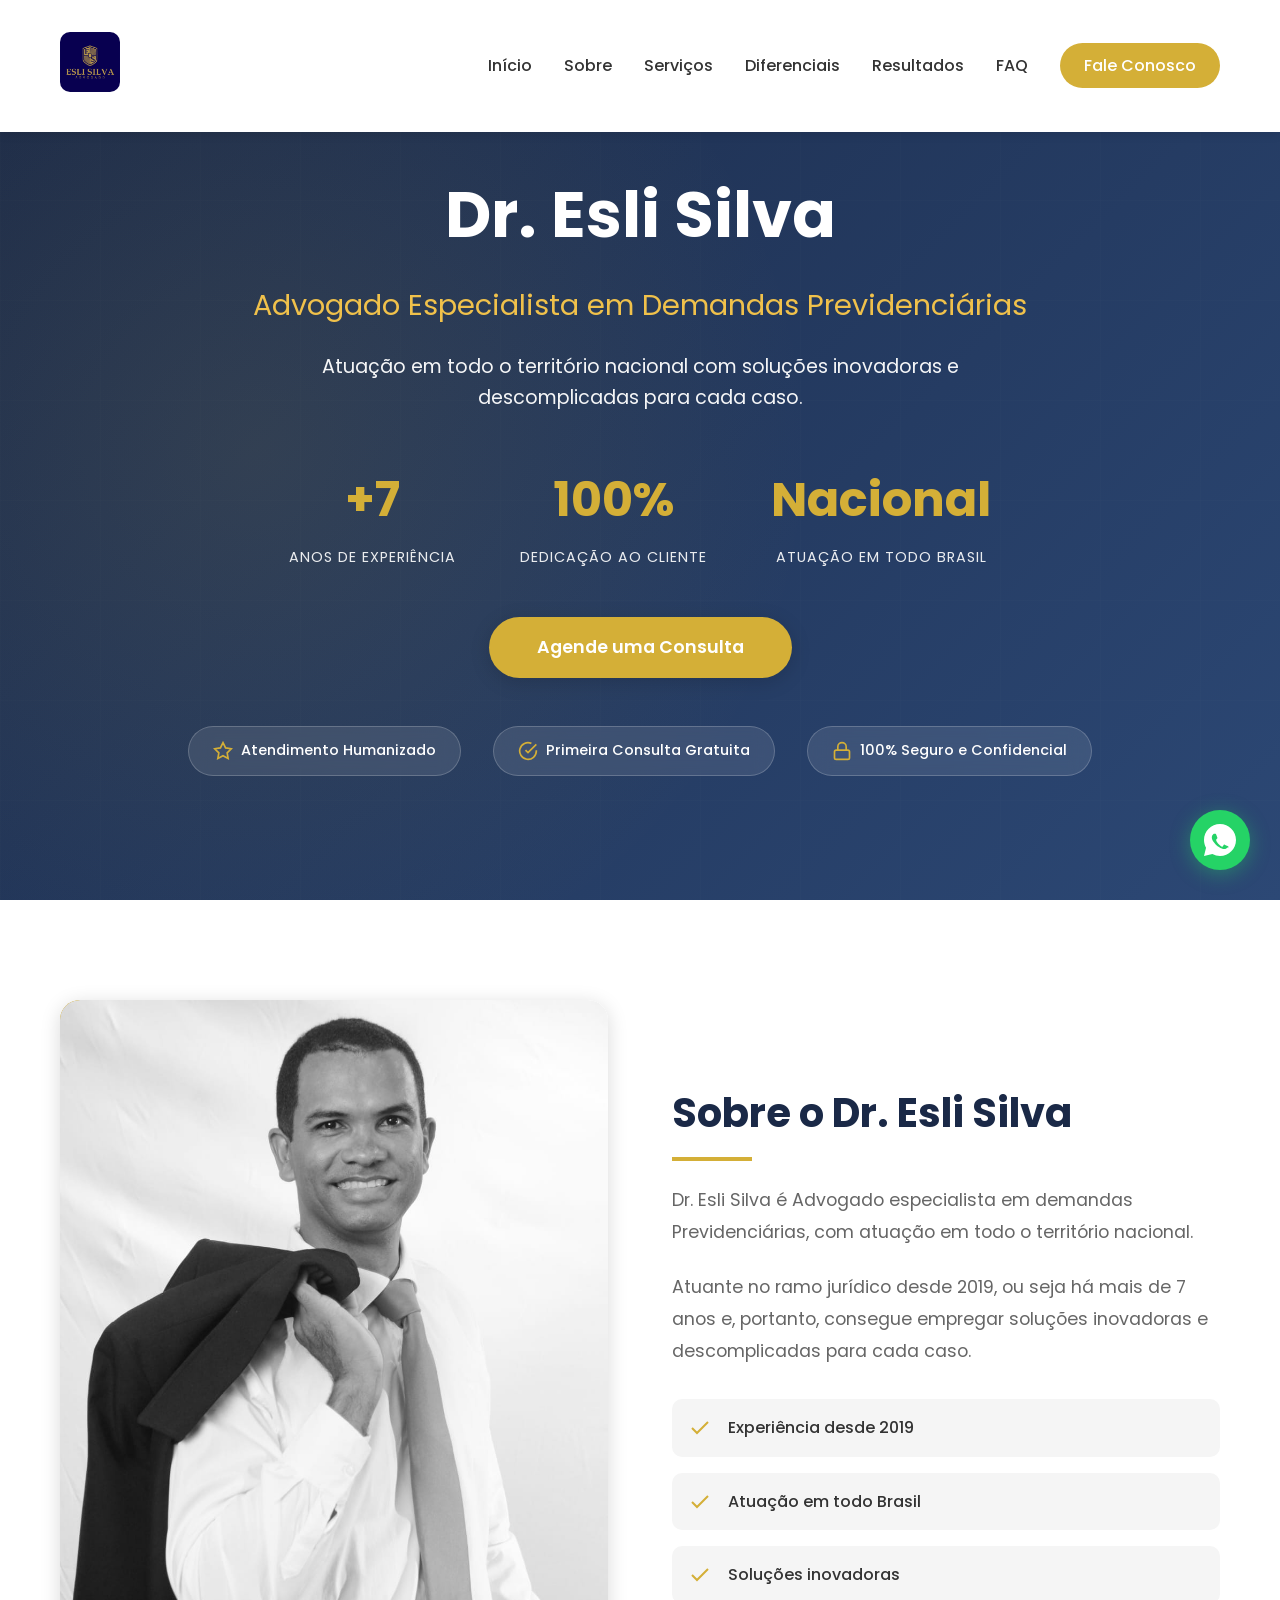
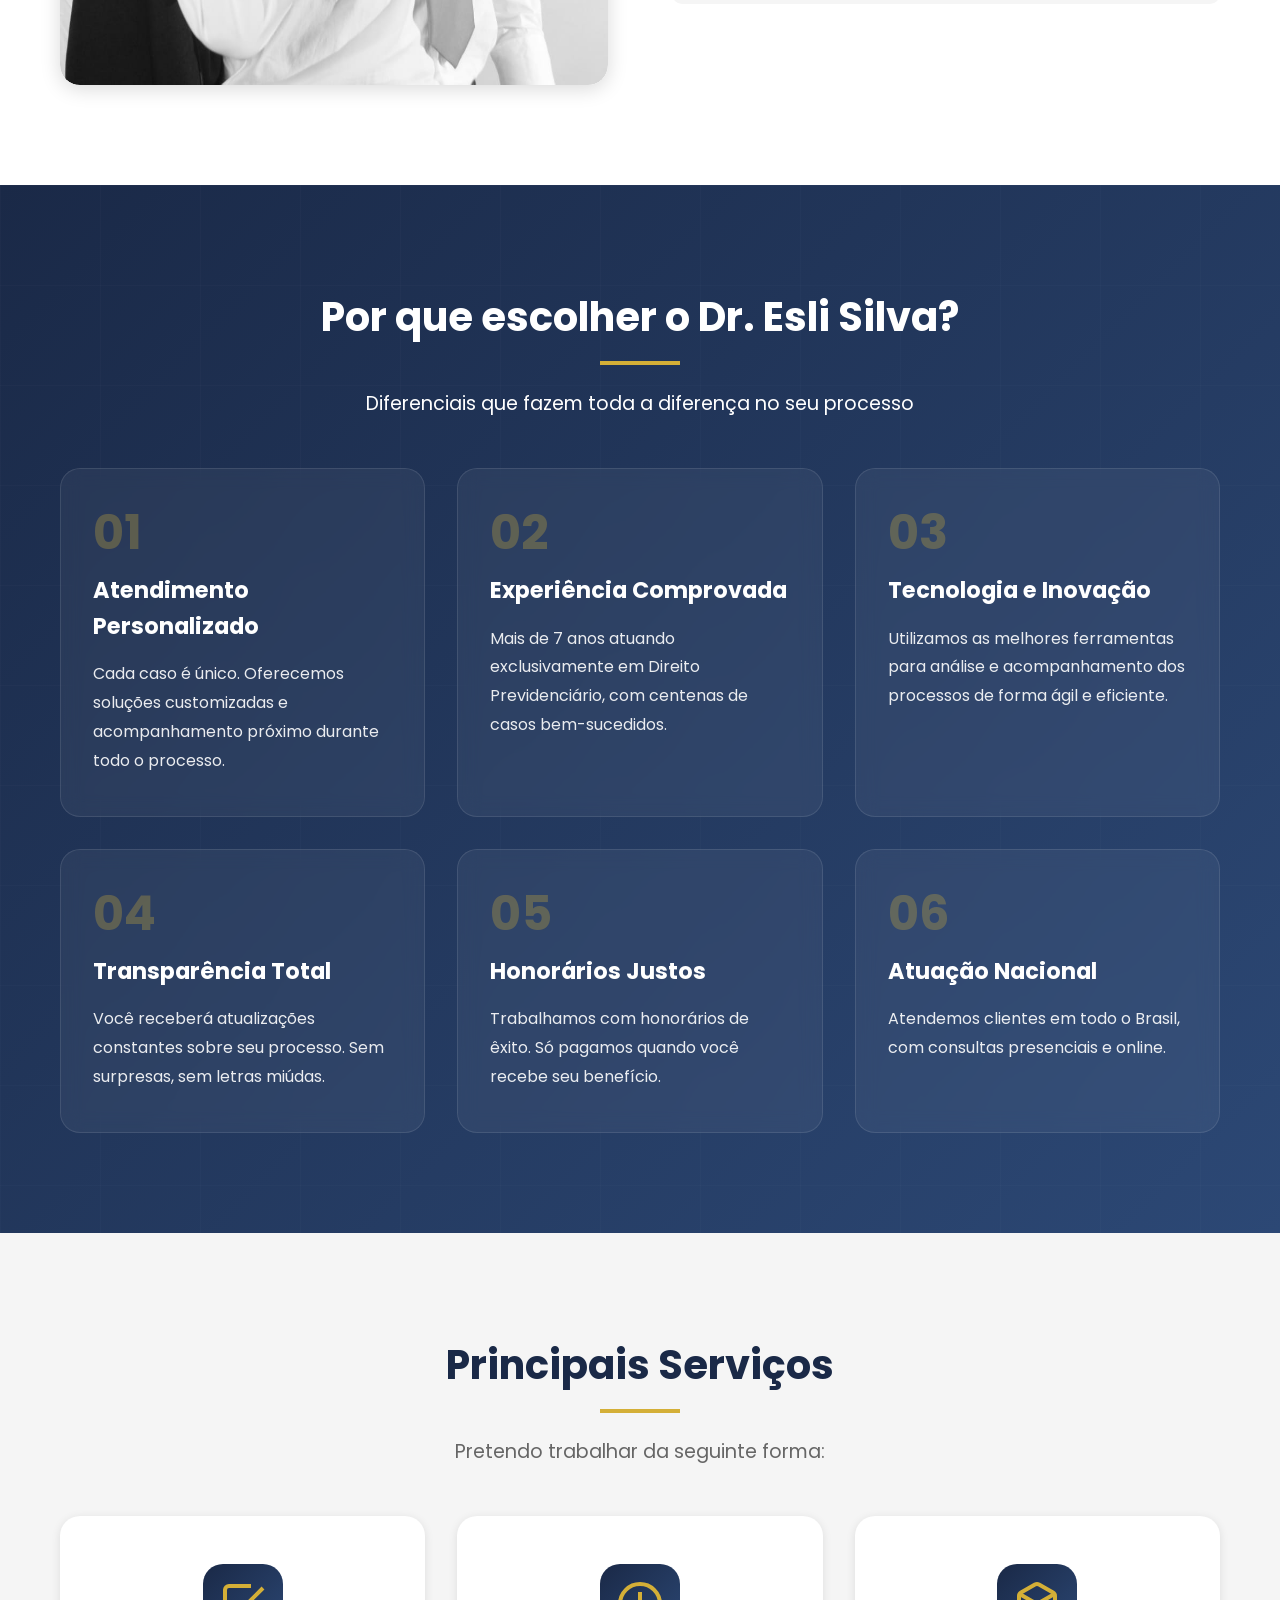
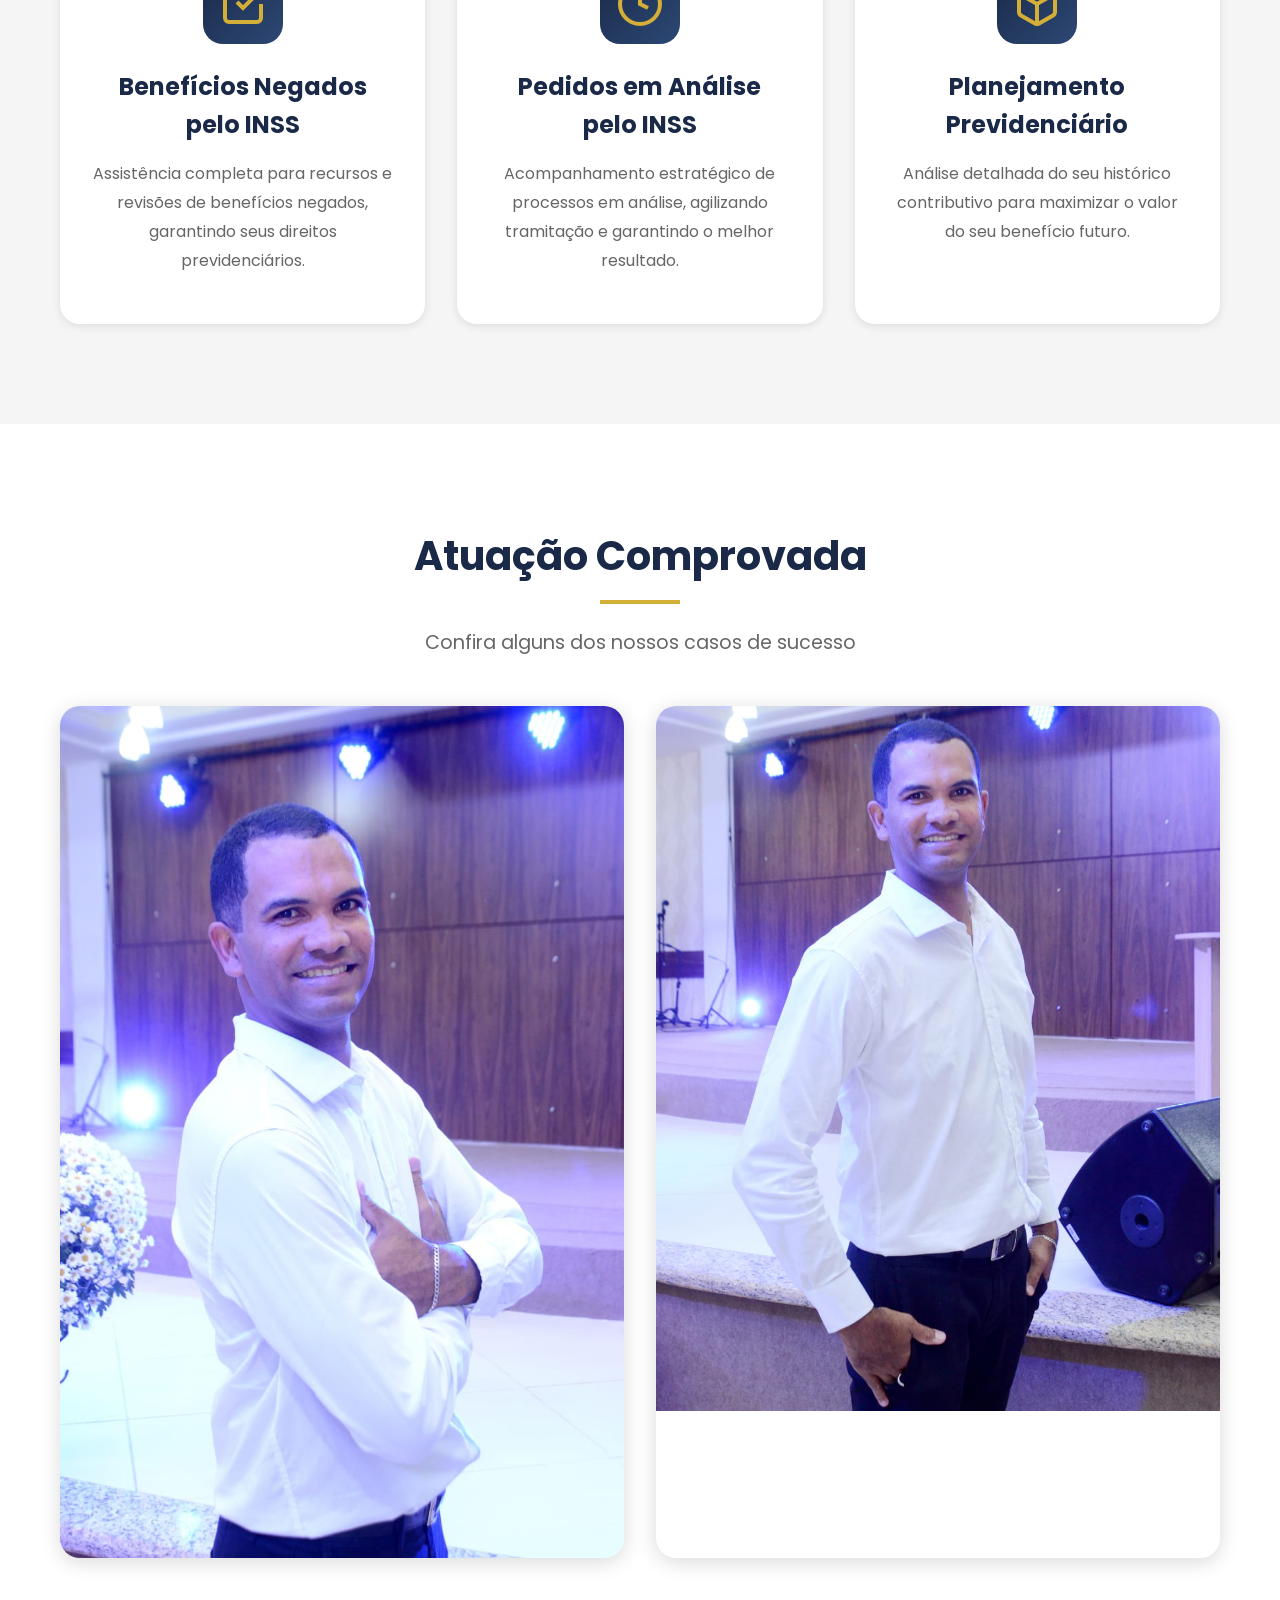
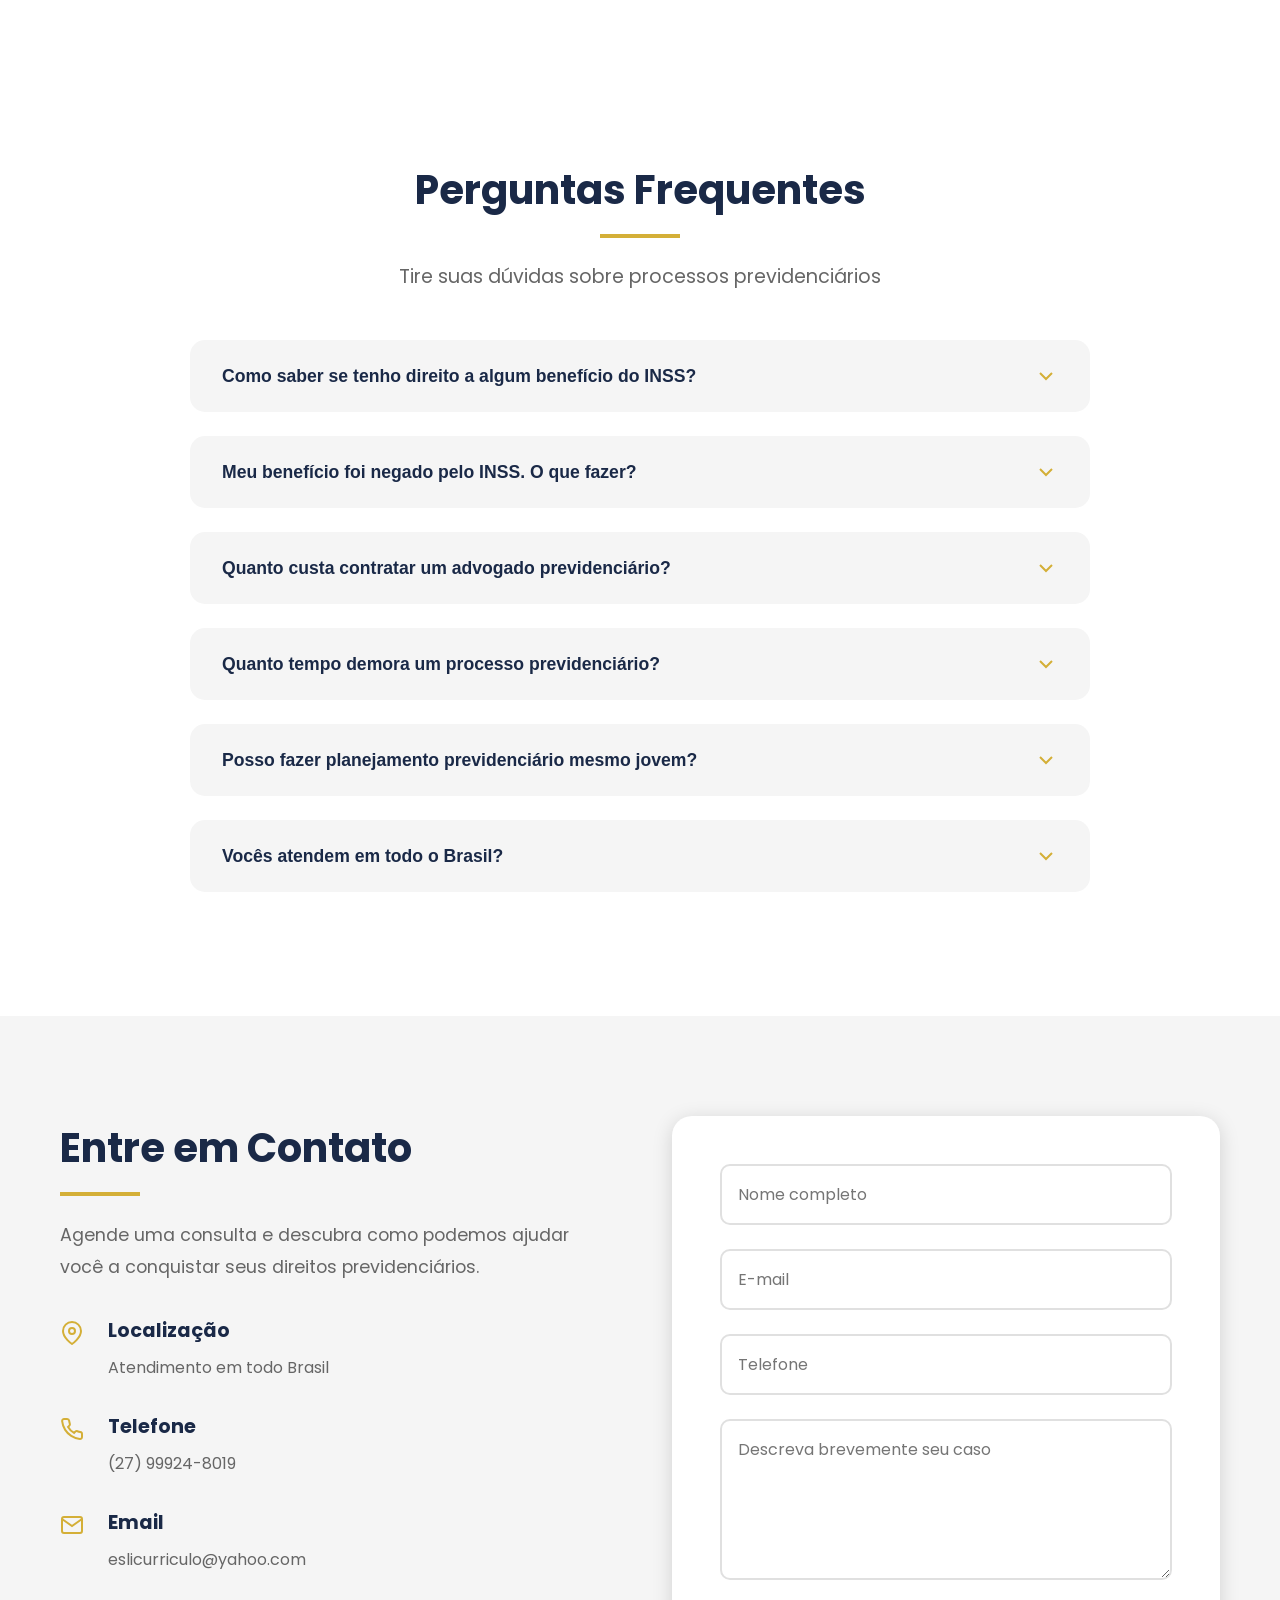
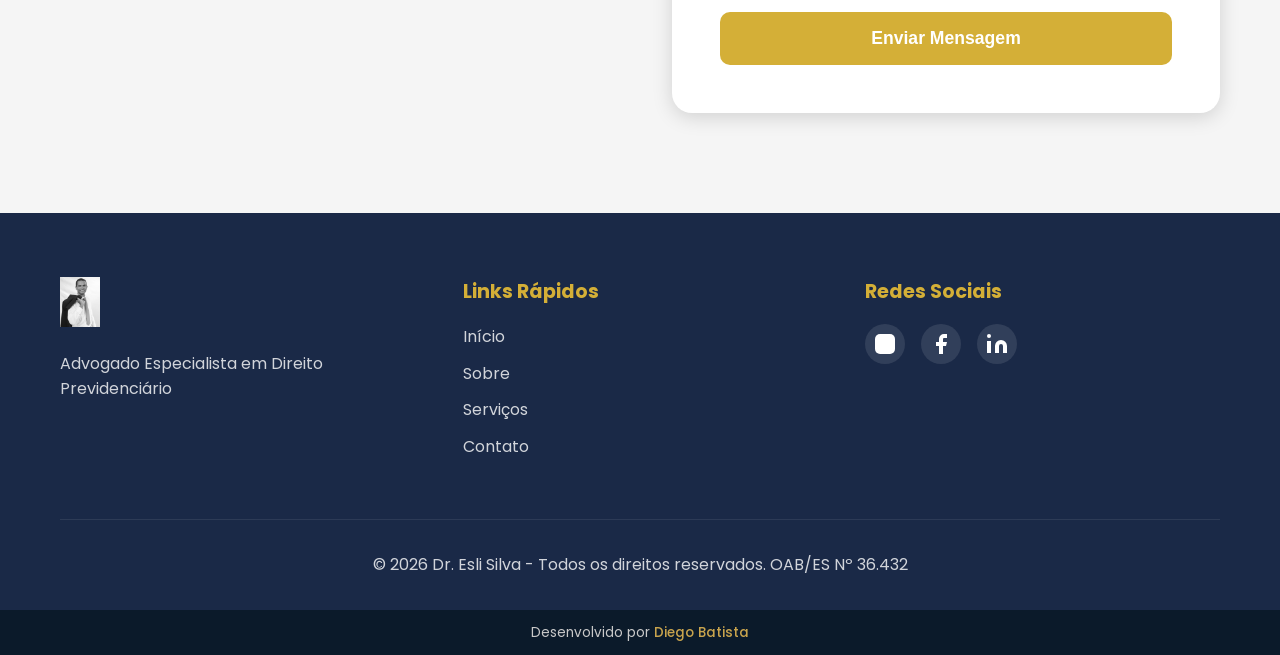
==== index.html @ 7a18ffb1 "Landing page inicial - Esli Silva Advogado" ====
<!DOCTYPE html>
<html lang="pt-BR">
<head>
    <meta charset="UTF-8">
    <meta name="viewport" content="width=device-width, initial-scale=1.0">
    
    <!-- SEO Meta Tags -->
    <title>Dr. Esli Silva - Advogado Previdenciário | Especialista em INSS</title>
    <meta name="description" content="Dr. Esli Silva - Advogado especialista em Direito Previdenciário com mais de 7 anos de experiência. Atendimento em todo Brasil. Benefícios negados, revisões e planejamento previdenciário.">
    <meta name="keywords" content="advogado previdenciário, INSS, benefícios previdenciários, aposentadoria, revisão INSS, benefícios negados, planejamento previdenciário">
    <meta name="author" content="Dr. Esli Silva">
    <meta name="robots" content="index, follow">
    
    <!-- Open Graph / Facebook -->
    <meta property="og:type" content="website">
    <meta property="og:title" content="Dr. Esli Silva - Advogado Previdenciário">
    <meta property="og:description" content="Especialista em demandas previdenciárias com atuação em todo território nacional. Mais de 7 anos de experiência.">
    <meta property="og:image" content="img/logo.png">
    
    <!-- Twitter -->
    <meta name="twitter:card" content="summary_large_image">
    <meta name="twitter:title" content="Dr. Esli Silva - Advogado Previdenciário">
    <meta name="twitter:description" content="Especialista em demandas previdenciárias com atuação em todo território nacional.">
    
    <!-- Favicon -->
    <link rel="icon" type="image/png" href="img/logo.png">
    
    <link rel="stylesheet" href="index.css">
    <link rel="preconnect" href="https://fonts.googleapis.com">
    <link rel="preconnect" href="https://fonts.gstatic.com" crossorigin>
    <link href="https://fonts.googleapis.com/css2?family=Poppins:wght@300;400;500;600;700&display=swap" rel="stylesheet">
</head>
<body>
    <!-- Header/Navegação -->
    <header class="header">
        <div class="container">
            <nav class="navbar">
                <div class="logo">
                    <img src="img/logo.png" alt="Dr. Esli Silva - Advogado">
                </div>
                <ul class="nav-menu">
                    <li><a href="#home">Início</a></li>
                    <li><a href="#sobre">Sobre</a></li>
                    <li><a href="#servicos">Serviços</a></li>
                    <li><a href="#diferenciais">Diferenciais</a></li>
                    <li><a href="#provas-sociais">Resultados</a></li>
                    <li><a href="#faq">FAQ</a></li>
                    <li><a href="#contato" class="btn-contato">Fale Conosco</a></li>
                </ul>
                <div class="menu-toggle">
                    <span></span>
                    <span></span>
                    <span></span>
                </div>
            </nav>
        </div>
    </header>

    <!-- Hero Section -->
    <section id="home" class="hero">
        <div class="hero-overlay"></div>
        <div class="container">
            <div class="hero-content">
                <h1 class="hero-title">Dr. Esli Silva</h1>
                <p class="hero-subtitle">Advogado Especialista em Demandas Previdenciárias</p>
                <p class="hero-description">
                    Atuação em todo o território nacional com soluções inovadoras e descomplicadas para cada caso.
                </p>
                <div class="hero-stats">
                    <div class="stat-item">
                        <span class="stat-number">+7</span>
                        <span class="stat-label">Anos de Experiência</span>
                    </div>
                    <div class="stat-item">
                        <span class="stat-number">100%</span>
                        <span class="stat-label">Dedicação ao Cliente</span>
                    </div>
                    <div class="stat-item">
                        <span class="stat-number">Nacional</span>
                        <span class="stat-label">Atuação em Todo Brasil</span>
                    </div>
                </div>
                <a href="#contato" class="btn-primary">Agende uma Consulta</a>
                <div class="hero-badges">
                    <div class="badge-item">
                        <svg width="20" height="20" viewBox="0 0 24 24" fill="none" stroke="currentColor" stroke-width="2">
                            <path d="M12 2l3.09 6.26L22 9.27l-5 4.87 1.18 6.88L12 17.77l-6.18 3.25L7 14.14 2 9.27l6.91-1.01L12 2z"></path>
                        </svg>
                        <span>Atendimento Humanizado</span>
                    </div>
                    <div class="badge-item">
                        <svg width="20" height="20" viewBox="0 0 24 24" fill="none" stroke="currentColor" stroke-width="2">
                            <path d="M22 11.08V12a10 10 0 1 1-5.93-9.14"></path>
                            <polyline points="22 4 12 14.01 9 11.01"></polyline>
                        </svg>
                        <span>Primeira Consulta Gratuita</span>
                    </div>
                    <div class="badge-item">
                        <svg width="20" height="20" viewBox="0 0 24 24" fill="none" stroke="currentColor" stroke-width="2">
                            <rect x="3" y="11" width="18" height="11" rx="2" ry="2"></rect>
                            <path d="M7 11V7a5 5 0 0 1 10 0v4"></path>
                        </svg>
                        <span>100% Seguro e Confidencial</span>
                    </div>
                </div>
            </div>
        </div>
    </section>

    <!-- Sobre -->
    <section id="sobre" class="sobre">
        <div class="container">
            <div class="sobre-content">
                <div class="sobre-image">
                    <img src="img/sobre.jpeg" alt="Dr. Esli Silva">
                </div>
                <div class="sobre-text">
                    <h2 class="section-title">Sobre o Dr. Esli Silva</h2>
                    <p class="sobre-description">
                        Dr. Esli Silva é Advogado especialista em demandas Previdenciárias, com atuação em todo o território nacional. 
                    </p>
                    <p class="sobre-description">
                        Atuante no ramo jurídico desde 2019, ou seja há mais de 7 anos e, portanto, consegue empregar soluções inovadoras e descomplicadas para cada caso.
                    </p>
                    <div class="sobre-highlights">
                        <div class="highlight-item">
                            <svg width="24" height="24" viewBox="0 0 24 24" fill="none" stroke="currentColor" stroke-width="2">
                                <polyline points="20 6 9 17 4 12"></polyline>
                            </svg>
                            <span>Experiência desde 2019</span>
                        </div>
                        <div class="highlight-item">
                            <svg width="24" height="24" viewBox="0 0 24 24" fill="none" stroke="currentColor" stroke-width="2">
                                <polyline points="20 6 9 17 4 12"></polyline>
                            </svg>
                            <span>Atuação em todo Brasil</span>
                        </div>
                        <div class="highlight-item">
                            <svg width="24" height="24" viewBox="0 0 24 24" fill="none" stroke="currentColor" stroke-width="2">
                                <polyline points="20 6 9 17 4 12"></polyline>
                            </svg>
                            <span>Soluções inovadoras</span>
                        </div>
                    </div>
                </div>
            </div>
        </div>
    </section>

    <!-- Diferenciais -->
    <section id="diferenciais" class="diferenciais">
        <div class="container">
            <h2 class="section-title center">Por que escolher o Dr. Esli Silva?</h2>
            <p class="section-subtitle">Diferenciais que fazem toda a diferença no seu processo</p>
            <div class="diferenciais-grid">
                <div class="diferencial-item">
                    <div class="diferencial-number">01</div>
                    <h3>Atendimento Personalizado</h3>
                    <p>Cada caso é único. Oferecemos soluções customizadas e acompanhamento próximo durante todo o processo.</p>
                </div>
                <div class="diferencial-item">
                    <div class="diferencial-number">02</div>
                    <h3>Experiência Comprovada</h3>
                    <p>Mais de 7 anos atuando exclusivamente em Direito Previdenciário, com centenas de casos bem-sucedidos.</p>
                </div>
                <div class="diferencial-item">
                    <div class="diferencial-number">03</div>
                    <h3>Tecnologia e Inovação</h3>
                    <p>Utilizamos as melhores ferramentas para análise e acompanhamento dos processos de forma ágil e eficiente.</p>
                </div>
                <div class="diferencial-item">
                    <div class="diferencial-number">04</div>
                    <h3>Transparência Total</h3>
                    <p>Você receberá atualizações constantes sobre seu processo. Sem surpresas, sem letras miúdas.</p>
                </div>
                <div class="diferencial-item">
                    <div class="diferencial-number">05</div>
                    <h3>Honorários Justos</h3>
                    <p>Trabalhamos com honorários de êxito. Só pagamos quando você recebe seu benefício.</p>
                </div>
                <div class="diferencial-item">
                    <div class="diferencial-number">06</div>
                    <h3>Atuação Nacional</h3>
                    <p>Atendemos clientes em todo o Brasil, com consultas presenciais e online.</p>
                </div>
            </div>
        </div>
    </section>

    <!-- Serviços -->
    <section id="servicos" class="servicos">
        <div class="container">
            <h2 class="section-title center">Principais Serviços</h2>
            <p class="section-subtitle">Pretendo trabalhar da seguinte forma:</p>
            <div class="servicos-grid">
                <div class="servico-card">
                    <div class="servico-icon">
                        <svg width="48" height="48" viewBox="0 0 24 24" fill="none" stroke="currentColor" stroke-width="2">
                            <path d="M9 11l3 3L22 4"></path>
                            <path d="M21 12v7a2 2 0 01-2 2H5a2 2 0 01-2-2V5a2 2 0 012-2h11"></path>
                        </svg>
                    </div>
                    <h3 class="servico-title">Benefícios Negados pelo INSS</h3>
                    <p class="servico-description">
                        Assistência completa para recursos e revisões de benefícios negados, garantindo seus direitos previdenciários.
                    </p>
                </div>

                <div class="servico-card">
                    <div class="servico-icon">
                        <svg width="48" height="48" viewBox="0 0 24 24" fill="none" stroke="currentColor" stroke-width="2">
                            <circle cx="12" cy="12" r="10"></circle>
                            <polyline points="12 6 12 12 16 14"></polyline>
                        </svg>
                    </div>
                    <h3 class="servico-title">Pedidos em Análise pelo INSS</h3>
                    <p class="servico-description">
                        Acompanhamento estratégico de processos em análise, agilizando tramitação e garantindo o melhor resultado.
                    </p>
                </div>

                <div class="servico-card">
                    <div class="servico-icon">
                        <svg width="48" height="48" viewBox="0 0 24 24" fill="none" stroke="currentColor" stroke-width="2">
                            <path d="M21 16V8a2 2 0 00-1-1.73l-7-4a2 2 0 00-2 0l-7 4A2 2 0 003 8v8a2 2 0 001 1.73l7 4a2 2 0 002 0l7-4A2 2 0 0021 16z"></path>
                            <polyline points="3.27 6.96 12 12.01 20.73 6.96"></polyline>
                            <line x1="12" y1="22.08" x2="12" y2="12"></line>
                        </svg>
                    </div>
                    <h3 class="servico-title">Planejamento Previdenciário</h3>
                    <p class="servico-description">
                        Análise detalhada do seu histórico contributivo para maximizar o valor do seu benefício futuro.
                    </p>
                </div>
            </div>
        </div>
    </section>

    <!-- Provas Sociais -->
    <section id="provas-sociais" class="provas-sociais">
        <div class="container">
            <h2 class="section-title center">Atuação Comprovada</h2>
            <p class="section-subtitle">Confira alguns dos nossos casos de sucesso</p>
            <div class="provas-grid">
                <div class="prova-card">
                    <img src="img/prova-social-1.jpeg" alt="Prova Social 1">
                </div>
                <div class="prova-card">
                    <img src="img/prova-social-2.jpeg" alt="Prova Social 2">
                </div>
                </div>
            </div>
        </div>
    </section>

    <!-- FAQ -->
    <section id="faq" class="faq">
        <div class="container">
            <h2 class="section-title center">Perguntas Frequentes</h2>
            <p class="section-subtitle">Tire suas dúvidas sobre processos previdenciários</p>
            <div class="faq-container">
                <div class="faq-item">
                    <button class="faq-question">
                        <span>Como saber se tenho direito a algum benefício do INSS?</span>
                        <svg class="faq-icon" width="24" height="24" viewBox="0 0 24 24" fill="none" stroke="currentColor" stroke-width="2">
                            <polyline points="6 9 12 15 18 9"></polyline>
                        </svg>
                    </button>
                    <div class="faq-answer">
                        <p>Para saber se você tem direito a um benefício previdenciário, é necessário analisar seu histórico de contribuições, sua idade e sua condição de saúde. Agende uma consulta gratuita e faremos uma análise completa do seu caso.</p>
                    </div>
                </div>

                <div class="faq-item">
                    <button class="faq-question">
                        <span>Meu benefício foi negado pelo INSS. O que fazer?</span>
                        <svg class="faq-icon" width="24" height="24" viewBox="0 0 24 24" fill="none" stroke="currentColor" stroke-width="2">
                            <polyline points="6 9 12 15 18 9"></polyline>
                        </svg>
                    </button>
                    <div class="faq-answer">
                        <p>Se seu benefício foi negado, você tem o direito de recorrer da decisão. Podemos analisar os motivos da negativa e buscar reverter essa decisão através de recursos administrativos ou ação judicial.</p>
                    </div>
                </div>

                <div class="faq-item">
                    <button class="faq-question">
                        <span>Quanto custa contratar um advogado previdenciário?</span>
                        <svg class="faq-icon" width="24" height="24" viewBox="0 0 24 24" fill="none" stroke="currentColor" stroke-width="2">
                            <polyline points="6 9 12 15 18 9"></polyline>
                        </svg>
                    </button>
                    <div class="faq-answer">
                        <p>Trabalhamos com honorários de êxito, ou seja, você só paga se ganhar o processo. O valor é um percentual sobre o benefício recebido, conforme estabelecido em contrato. A primeira consulta é gratuita!</p>
                    </div>
                </div>

                <div class="faq-item">
                    <button class="faq-question">
                        <span>Quanto tempo demora um processo previdenciário?</span>
                        <svg class="faq-icon" width="24" height="24" viewBox="0 0 24 24" fill="none" stroke="currentColor" stroke-width="2">
                            <polyline points="6 9 12 15 18 9"></polyline>
                        </svg>
                    </button>
                    <div class="faq-answer">
                        <p>O tempo varia dependendo da complexidade do caso e da via escolhida (administrativa ou judicial). Processos administrativos podem levar de 3 a 6 meses, enquanto processos judiciais podem levar de 1 a 3 anos. Trabalhamos para agilizar ao máximo seu processo.</p>
                    </div>
                </div>

                <div class="faq-item">
                    <button class="faq-question">
                        <span>Posso fazer planejamento previdenciário mesmo jovem?</span>
                        <svg class="faq-icon" width="24" height="24" viewBox="0 0 24 24" fill="none" stroke="currentColor" stroke-width="2">
                            <polyline points="6 9 12 15 18 9"></polyline>
                        </svg>
                    </button>
                    <div class="faq-answer">
                        <p>Sim! O planejamento previdenciário é recomendado em qualquer idade. Quanto antes você começar, melhores serão as estratégias para maximizar o valor do seu benefício futuro e garantir uma aposentadoria tranquila.</p>
                    </div>
                </div>

                <div class="faq-item">
                    <button class="faq-question">
                        <span>Vocês atendem em todo o Brasil?</span>
                        <svg class="faq-icon" width="24" height="24" viewBox="0 0 24 24" fill="none" stroke="currentColor" stroke-width="2">
                            <polyline points="6 9 12 15 18 9"></polyline>
                        </svg>
                    </button>
                    <div class="faq-answer">
                        <p>Sim! Atendemos clientes em todo território nacional. Oferecemos consultas presenciais e online, adaptando-nos às suas necessidades e localização.</p>
                    </div>
                </div>
            </div>
        </div>
    </section>

    <!-- Contato -->
    <section id="contato" class="contato">
        <div class="container">
            <div class="contato-content">
                <div class="contato-info">
                    <h2 class="section-title">Entre em Contato</h2>
                    <p class="contato-description">
                        Agende uma consulta e descubra como podemos ajudar você a conquistar seus direitos previdenciários.
                    </p>
                    <div class="contato-items">
                        <div class="contato-item">
                            <svg width="24" height="24" viewBox="0 0 24 24" fill="none" stroke="currentColor" stroke-width="2">
                                <path d="M21 10c0 7-9 13-9 13s-9-6-9-13a9 9 0 0118 0z"></path>
                                <circle cx="12" cy="10" r="3"></circle>
                            </svg>
                            <div>
                                <h4>Localização</h4>
                                <p>Atendimento em todo Brasil</p>
                            </div>
                        </div>
                        <div class="contato-item">
                            <svg width="24" height="24" viewBox="0 0 24 24" fill="none" stroke="currentColor" stroke-width="2">
                                <path d="M22 16.92v3a2 2 0 01-2.18 2 19.79 19.79 0 01-8.63-3.07 19.5 19.5 0 01-6-6 19.79 19.79 0 01-3.07-8.67A2 2 0 014.11 2h3a2 2 0 012 1.72 12.84 12.84 0 00.7 2.81 2 2 0 01-.45 2.11L8.09 9.91a16 16 0 006 6l1.27-1.27a2 2 0 012.11-.45 12.84 12.84 0 002.81.7A2 2 0 0122 16.92z"></path>
                            </svg>
                            <div>
                                <h4>Telefone</h4>
                                <p>(27) 99924-8019</p>
                            </div>
                        </div>
                        <div class="contato-item">
                            <svg width="24" height="24" viewBox="0 0 24 24" fill="none" stroke="currentColor" stroke-width="2">
                                <path d="M4 4h16c1.1 0 2 .9 2 2v12c0 1.1-.9 2-2 2H4c-1.1 0-2-.9-2-2V6c0-1.1.9-2 2-2z"></path>
                                <polyline points="22,6 12,13 2,6"></polyline>
                            </svg>
                            <div>
                                <h4>Email</h4>
                                <p>eslicurriculo@yahoo.com</p>
                            </div>
                        </div>
                    </div>
                </div>
                <div class="contato-form">
                    <form id="contact-form">
                        <div class="form-group">
                            <input type="text" name="nome" placeholder="Nome completo" required>
                        </div>
                        <div class="form-group">
                            <input type="email" name="email" placeholder="E-mail" required>
                        </div>
                        <div class="form-group">
                            <input type="tel" name="telefone" placeholder="Telefone" required>
                        </div>
                        <div class="form-group">
                            <textarea name="mensagem" rows="5" placeholder="Descreva brevemente seu caso" required></textarea>
                        </div>
                        <button type="submit" class="btn-submit">Enviar Mensagem</button>
                    </form>
                </div>
            </div>
        </div>
    </section>

    <!-- Footer -->
    <footer class="footer">
        <div class="container">
            <div class="footer-content">
                <div class="footer-logo">
                    <img src="img/sobre.jpeg" alt="Dr. Esli Silva">
                    <p>Advogado Especialista em Direito Previdenciário</p>
                </div>
                <div class="footer-links">
                    <h4>Links Rápidos</h4>
                    <ul>
                        <li><a href="#home">Início</a></li>
                        <li><a href="#sobre">Sobre</a></li>
                        <li><a href="#servicos">Serviços</a></li>
                        <li><a href="#contato">Contato</a></li>
                    </ul>
                </div>
                <div class="footer-social">
                    <h4>Redes Sociais</h4>
                    <div class="social-icons">
                        <a href="https://www.instagram.com/eslisilva_adv/" aria-label="Instagram">
                            <svg width="24" height="24" viewBox="0 0 24 24" fill="currentColor">
                                <rect x="2" y="2" width="20" height="20" rx="5" ry="5"></rect>
                                <path d="M16 11.37A4 4 0 1112.63 8 4 4 0 0116 11.37z"></path>
                                <line x1="17.5" y1="6.5" x2="17.51" y2="6.5"></line>
                            </svg>
                        </a>
                        <a href="https://www.facebook.com/esli.silva.18
" aria-label="Facebook">
                            <svg width="24" height="24" viewBox="0 0 24 24" fill="currentColor">
                                <path d="M18 2h-3a5 5 0 00-5 5v3H7v4h3v8h4v-8h3l1-4h-4V7a1 1 0 011-1h3z"></path>
                            </svg>
                        </a>
                        <a href="https://www.linkedin.com/in/esli-silva-09947b246/" aria-label="LinkedIn">
                            <svg width="24" height="24" viewBox="0 0 24 24" fill="currentColor">
                                <path d="M16 8a6 6 0 016 6v7h-4v-7a2 2 0 00-2-2 2 2 0 00-2 2v7h-4v-7a6 6 0 016-6zM2 9h4v12H2z"></path>
                                <circle cx="4" cy="4" r="2"></circle>
                            </svg>
                        </a>
                    </div>
                </div>
            </div>
            <div class="footer-bottom">
                <p>&copy; 2026 Dr. Esli Silva - Todos os direitos reservados. OAB/ES Nº 36.432</p>
            </div>
        </div>
    </footer>

    <!-- WhatsApp Float Button -->
    <a href="https://wa.me/5527999248019?text=Olá!%20Gostaria%20de%20agendar%20uma%20consulta%20sobre%20direito%20previdenciário." 
       class="whatsapp-float" 
       target="_blank"
       rel="noopener noreferrer"
       aria-label="Fale conosco pelo WhatsApp">
        <svg width="32" height="32" viewBox="0 0 32 32" fill="currentColor">
            <path d="M16 0C7.164 0 0 7.164 0 16c0 2.834.744 5.488 2.043 7.793L0 32l8.355-2.021A15.935 15.935 0 0016 32c8.836 0 16-7.164 16-16S24.836 0 16 0zm8.148 22.852c-.348.98-1.726 1.796-2.826 2.033-.733.16-1.69.289-4.912-.996-4.093-1.628-6.738-5.812-6.941-6.078-.203-.265-1.67-2.221-1.67-4.237s1.058-3.006 1.433-3.416c.374-.41.816-.512 1.089-.512.273 0 .546.006.784.013.252.007.59-.095.922.703.348.843 1.177 2.873 1.28 3.081.103.208.172.45.034.716-.138.265-.207.43-.41.662-.203.232-.427.518-.61.695-.202.208-.413.43-.177.843.236.41.1.93 1.88 3.11 1.78 2.178 3.27 2.856 3.73 3.184.315.23.707.192.942-.115.296-.39.634-.984 1.006-1.571.265-.415.597-.466.986-.298.39.166 2.472 1.166 2.896 1.377.424.21.707.314.81.49.103.177.103 1.017-.245 1.996z"/>
        </svg>
        <span class="whatsapp-tooltip">Fale conosco</span>
    </a>

    <!-- Scroll to Top Button -->
    <button class="scroll-top" aria-label="Voltar ao topo">
        <svg width="24" height="24" viewBox="0 0 24 24" fill="none" stroke="currentColor" stroke-width="2">
            <polyline points="18 15 12 9 6 15"></polyline>
        </svg>
    </button>

    <script src="index.js"></script>
    <footer class="site-footer">
  <p>
    Desenvolvido por
    <a href="https://diegodev.dev.br" target="_blank" rel="noopener noreferrer">
      Diego Batista
    </a>
  </p>
</footer>

</body>
</html>
---- index.css ----
/* Reset e Variáveis */
:root {
    /* Paleta de Cores - Inspirada em logos jurídicas (tons de azul escuro, dourado e branco) */
    --cor-primaria: #1a2947;      /* Azul escuro institucional */
    --cor-secundaria: #d4af37;    /* Dourado elegante */
    --cor-terciaria: #2c4875;     /* Azul médio */
    --cor-destaque: #f0c14b;      /* Amarelo/Dourado mais claro */
    --cor-texto: #333333;
    --cor-texto-claro: #666666;
    --cor-branco: #ffffff;
    --cor-cinza-claro: #f5f5f5;
    --cor-cinza: #e0e0e0;
    
    /* Tipografia */
    --fonte-principal: 'Poppins', sans-serif;
    
    /* Sombras */
    --sombra-leve: 0 2px 10px rgba(0, 0, 0, 0.1);
    --sombra-media: 0 4px 20px rgba(0, 0, 0, 0.15);
    --sombra-forte: 0 8px 30px rgba(0, 0, 0, 0.2);
    
    /* Transições */
    --transicao: all 0.3s ease;
}

* {
    margin: 0;
    padding: 0;
    box-sizing: border-box;
}

html {
    scroll-behavior: smooth;
}

body {
    font-family: var(--fonte-principal);
    color: var(--cor-texto);
    line-height: 1.6;
    overflow-x: hidden;
}

.container {
    max-width: 1200px;
    margin: 0 auto;
    padding: 0 20px;
}

/* Header / Navegação */
.header {
    position: fixed;
    top: 0;
    left: 0;
    width: 100%;
    background: var(--cor-branco);
    box-shadow: var(--sombra-leve);
    z-index: 1000;
    transition: var(--transicao);
}

.navbar {
    display: flex;
    justify-content: space-between;
    align-items: center;
    padding: 1rem 0;
}

.logo img {
    height: 60px;
    width: auto;
    border-radius: 10px;
}

.nav-menu {
    display: flex;
    list-style: none;
    gap: 2rem;
    align-items: center;
}

.nav-menu a {
    text-decoration: none;
    color: var(--cor-texto);
    font-weight: 500;
    transition: var(--transicao);
    position: relative;
}

.nav-menu a:hover {
    color: var(--cor-secundaria);
}

.nav-menu a::after {
    content: '';
    position: absolute;
    bottom: -5px;
    left: 0;
    width: 0;
    height: 2px;
    background: var(--cor-secundaria);
    transition: var(--transicao);
}

.nav-menu a:hover::after {
    width: 100%;
}

.btn-contato {
    background: var(--cor-secundaria);
    color: var(--cor-branco) !important;
    padding: 0.7rem 1.5rem;
    border-radius: 30px;
    transition: var(--transicao);
}

.btn-contato:hover {
    background: var(--cor-primaria);
    transform: translateY(-2px);
    box-shadow: var(--sombra-media);
}

.btn-contato::after {
    display: none;
}

.menu-toggle {
    display: none;
    flex-direction: column;
    cursor: pointer;
    gap: 5px;
}

.menu-toggle span {
    width: 25px;
    height: 3px;
    background: var(--cor-primaria);
    transition: var(--transicao);
}

/* Hero Section */
.hero {
    position: relative;
    min-height: 100vh;
    display: flex;
    align-items: center;
    justify-content: center;
    background: linear-gradient(135deg, var(--cor-primaria) 0%, var(--cor-terciaria) 100%);
    padding: 120px 0 80px;
    overflow: hidden;
}

.hero::before {
    content: '';
    position: absolute;
    top: 0;
    left: 0;
    right: 0;
    bottom: 0;
    background: url('data:image/svg+xml,<svg width="100" height="100" xmlns="http://www.w3.org/2000/svg"><defs><pattern id="grid" width="100" height="100" patternUnits="userSpaceOnUse"><path d="M 100 0 L 0 0 0 100" fill="none" stroke="rgba(255,255,255,0.05)" stroke-width="1"/></pattern></defs><rect width="100%" height="100%" fill="url(%23grid)" /></svg>');
    opacity: 0.3;
}

.hero-overlay {
    position: absolute;
    top: 0;
    left: 0;
    width: 100%;
    height: 100%;
    background: radial-gradient(circle at 20% 50%, rgba(212, 175, 55, 0.1) 0%, transparent 50%);
}

.hero-content {
    position: relative;
    z-index: 1;
    text-align: center;
    color: var(--cor-branco);
}

.hero-title {
    font-size: 4rem;
    font-weight: 700;
    margin-bottom: 1rem;
    animation: fadeInUp 1s ease;
}

.hero-subtitle {
    font-size: 1.8rem;
    font-weight: 400;
    margin-bottom: 1.5rem;
    color: var(--cor-destaque);
    animation: fadeInUp 1s ease 0.2s backwards;
}

.hero-description {
    font-size: 1.2rem;
    max-width: 700px;
    margin: 0 auto 3rem;
    opacity: 0.95;
    animation: fadeInUp 1s ease 0.4s backwards;
}

.hero-stats {
    display: flex;
    justify-content: center;
    gap: 4rem;
    margin-bottom: 3rem;
    animation: fadeInUp 1s ease 0.6s backwards;
}

.stat-item {
    display: flex;
    flex-direction: column;
    align-items: center;
}

.stat-number {
    font-size: 3rem;
    font-weight: 700;
    color: var(--cor-secundaria);
    margin-bottom: 0.5rem;
}

.stat-label {
    font-size: 0.9rem;
    text-transform: uppercase;
    letter-spacing: 1px;
    opacity: 0.9;
}

.btn-primary {
    display: inline-block;
    background: var(--cor-secundaria);
    color: var(--cor-branco);
    padding: 1rem 3rem;
    border-radius: 50px;
    text-decoration: none;
    font-weight: 600;
    font-size: 1.1rem;
    transition: var(--transicao);
    box-shadow: var(--sombra-media);
    animation: fadeInUp 1s ease 0.8s backwards;
}

.btn-primary:hover {
    background: var(--cor-destaque);
    transform: translateY(-3px);
    box-shadow: var(--sombra-forte);
}

/* Seção Sobre */
.sobre {
    padding: 100px 0;
    background: var(--cor-branco);
}

.sobre-content {
    display: grid;
    grid-template-columns: 1fr 1fr;
    gap: 4rem;
    align-items: center;
}

.sobre-image {
    position: relative;
    border-radius: 20px;
    overflow: hidden;
    box-shadow: var(--sombra-media);
}

.sobre-image::before {
    content: '';
    position: absolute;
    top: -20px;
    left: -20px;
    width: 100px;
    height: 100px;
    background: var(--cor-secundaria);
    border-radius: 20px;
    z-index: -1;
}

.sobre-image img {
    width: 100%;
    height: auto;
    display: block;
    border-radius: 20px;
}

.section-title {
    font-size: 2.5rem;
    color: var(--cor-primaria);
    margin-bottom: 1.5rem;
    position: relative;
    padding-bottom: 1rem;
}

.section-title::after {
    content: '';
    position: absolute;
    bottom: 0;
    left: 0;
    width: 80px;
    height: 4px;
    background: var(--cor-secundaria);
}

.section-title.center {
    text-align: center;
}

.section-title.center::after {
    left: 50%;
    transform: translateX(-50%);
}

.section-subtitle {
    text-align: center;
    font-size: 1.2rem;
    color: var(--cor-texto-claro);
    margin-bottom: 3rem;
}

.sobre-description {
    font-size: 1.1rem;
    color: var(--cor-texto-claro);
    margin-bottom: 1.5rem;
    line-height: 1.8;
}

.sobre-highlights {
    margin-top: 2rem;
    display: flex;
    flex-direction: column;
    gap: 1rem;
}

.highlight-item {
    display: flex;
    align-items: center;
    gap: 1rem;
    padding: 1rem;
    background: var(--cor-cinza-claro);
    border-radius: 10px;
    transition: var(--transicao);
}

.highlight-item:hover {
    background: var(--cor-secundaria);
    color: var(--cor-branco);
    transform: translateX(10px);
}

.highlight-item svg {
    color: var(--cor-secundaria);
    flex-shrink: 0;
}

.highlight-item:hover svg {
    color: var(--cor-branco);
}

.highlight-item span {
    font-weight: 500;
}

/* Seção Serviços */
.servicos {
    padding: 100px 0;
    background: var(--cor-cinza-claro);
}

.servicos-grid {
    display: grid;
    grid-template-columns: repeat(auto-fit, minmax(300px, 1fr));
    gap: 2rem;
    margin-top: 3rem;
}

.servico-card {
    background: var(--cor-branco);
    padding: 3rem 2rem;
    border-radius: 20px;
    text-align: center;
    transition: var(--transicao);
    box-shadow: var(--sombra-leve);
    position: relative;
    overflow: hidden;
}

.servico-card::before {
    content: '';
    position: absolute;
    top: 0;
    left: 0;
    width: 100%;
    height: 5px;
    background: linear-gradient(90deg, var(--cor-secundaria), var(--cor-destaque));
    transform: scaleX(0);
    transition: var(--transicao);
}

.servico-card:hover::before {
    transform: scaleX(1);
}

.servico-card:hover {
    transform: translateY(-10px);
    box-shadow: var(--sombra-forte);
}

.servico-icon {
    width: 80px;
    height: 80px;
    margin: 0 auto 1.5rem;
    display: flex;
    align-items: center;
    justify-content: center;
    background: linear-gradient(135deg, var(--cor-primaria), var(--cor-terciaria));
    border-radius: 20px;
    color: var(--cor-secundaria);
    transition: var(--transicao);
}

.servico-card:hover .servico-icon {
    background: var(--cor-secundaria);
    color: var(--cor-branco);
    transform: rotateY(360deg);
}

.servico-title {
    font-size: 1.5rem;
    color: var(--cor-primaria);
    margin-bottom: 1rem;
}

.servico-description {
    color: var(--cor-texto-claro);
    line-height: 1.8;
}

/* Provas Sociais */
.provas-sociais {
    padding: 100px 0;
    background: var(--cor-branco);
}

.provas-grid {
    display: grid;
    grid-template-columns: repeat(auto-fit, minmax(300px, 1fr));
    gap: 2rem;
    margin-top: 3rem;
}

.prova-card {
    border-radius: 20px;
    overflow: hidden;
    box-shadow: var(--sombra-media);
    transition: var(--transicao);
    cursor: pointer;
}

.prova-card:hover {
    transform: scale(1.05);
    box-shadow: var(--sombra-forte);
}

.prova-card img {
    width: 100%;
    height: auto;
    display: block;
}

/* Seção Contato */
.contato {
    padding: 100px 0;
    background: var(--cor-cinza-claro);
}

.contato-content {
    display: grid;
    grid-template-columns: 1fr 1fr;
    gap: 4rem;
}

.contato-description {
    font-size: 1.1rem;
    color: var(--cor-texto-claro);
    margin-bottom: 2rem;
    line-height: 1.8;
}

.contato-items {
    display: flex;
    flex-direction: column;
    gap: 2rem;
}

.contato-item {
    display: flex;
    gap: 1.5rem;
    align-items: flex-start;
}

.contato-item svg {
    color: var(--cor-secundaria);
    flex-shrink: 0;
    margin-top: 5px;
}

.contato-item h4 {
    color: var(--cor-primaria);
    margin-bottom: 0.5rem;
    font-size: 1.2rem;
}

.contato-item p {
    color: var(--cor-texto-claro);
}

.contato-form {
    background: var(--cor-branco);
    padding: 3rem;
    border-radius: 20px;
    box-shadow: var(--sombra-media);
}

.form-group {
    margin-bottom: 1.5rem;
}

.form-group input,
.form-group textarea {
    width: 100%;
    padding: 1rem;
    border: 2px solid var(--cor-cinza);
    border-radius: 10px;
    font-family: var(--fonte-principal);
    font-size: 1rem;
    transition: var(--transicao);
}

.form-group input:focus,
.form-group textarea:focus {
    outline: none;
    border-color: var(--cor-secundaria);
}

.form-group textarea {
    resize: vertical;
    min-height: 120px;
}

.btn-submit {
    width: 100%;
    padding: 1rem;
    background: var(--cor-secundaria);
    color: var(--cor-branco);
    border: none;
    border-radius: 10px;
    font-size: 1.1rem;
    font-weight: 600;
    cursor: pointer;
    transition: var(--transicao);
}

.btn-submit:hover {
    background: var(--cor-primaria);
    transform: translateY(-2px);
    box-shadow: var(--sombra-media);
}

/* Footer */
.footer {
    background: var(--cor-primaria);
    color: var(--cor-branco);
    padding: 4rem 0 2rem;
}

.footer-content {
    display: grid;
    grid-template-columns: repeat(auto-fit, minmax(250px, 1fr));
    gap: 3rem;
    margin-bottom: 3rem;
}

.footer-logo img {
  height: 50px;
  margin-bottom: 1rem;
  filter: none;
}

.footer-logo p {
    opacity: 0.8;
    line-height: 1.6;
}

.footer-links h4,
.footer-social h4 {
    color: var(--cor-secundaria);
    margin-bottom: 1rem;
    font-size: 1.2rem;
}

.footer-links ul {
    list-style: none;
}

.footer-links ul li {
    margin-bottom: 0.7rem;
}

.footer-links ul li a {
    color: var(--cor-branco);
    text-decoration: none;
    opacity: 0.8;
    transition: var(--transicao);
}

.footer-links ul li a:hover {
    opacity: 1;
    color: var(--cor-secundaria);
    padding-left: 5px;
}

.social-icons {
    display: flex;
    gap: 1rem;
}

.social-icons a {
    width: 40px;
    height: 40px;
    display: flex;
    align-items: center;
    justify-content: center;
    background: rgba(255, 255, 255, 0.1);
    border-radius: 50%;
    color: var(--cor-branco);
    transition: var(--transicao);
}

.social-icons a:hover {
    background: var(--cor-secundaria);
    transform: translateY(-3px);
}

.footer-bottom {
    text-align: center;
    padding-top: 2rem;
    border-top: 1px solid rgba(255, 255, 255, 0.1);
    opacity: 0.8;
}

/* Animações */
@keyframes fadeInUp {
    from {
        opacity: 0;
        transform: translateY(30px);
    }
    to {
        opacity: 1;
        transform: translateY(0);
    }
}

@keyframes pulse {
    0%, 100% {
        transform: scale(1);
    }
    50% {
        transform: scale(1.05);
    }
}

@keyframes float {
    0%, 100% {
        transform: translateY(0);
    }
    50% {
        transform: translateY(-10px);
    }
}

/* Hero Badges */
.hero-badges {
    display: flex;
    justify-content: center;
    gap: 2rem;
    margin-top: 3rem;
    flex-wrap: wrap;
    animation: fadeInUp 1s ease 1s backwards;
}

.badge-item {
    display: flex;
    align-items: center;
    gap: 0.5rem;
    background: rgba(255, 255, 255, 0.1);
    padding: 0.8rem 1.5rem;
    border-radius: 50px;
    backdrop-filter: blur(10px);
    border: 1px solid rgba(255, 255, 255, 0.2);
    transition: var(--transicao);
}

.badge-item:hover {
    background: rgba(255, 255, 255, 0.2);
    transform: translateY(-3px);
}

.badge-item svg {
    color: var(--cor-secundaria);
    flex-shrink: 0;
}

.badge-item span {
    font-size: 0.9rem;
    font-weight: 500;
}

/* Seção Diferenciais */
.diferenciais {
    padding: 100px 0;
    background: linear-gradient(135deg, var(--cor-primaria) 0%, var(--cor-terciaria) 100%);
    color: var(--cor-branco);
    position: relative;
    overflow: hidden;
}

.diferenciais::before {
    content: '';
    position: absolute;
    top: 0;
    left: 0;
    right: 0;
    bottom: 0;
    background: url('data:image/svg+xml,<svg width="100" height="100" xmlns="http://www.w3.org/2000/svg"><defs><pattern id="grid2" width="100" height="100" patternUnits="userSpaceOnUse"><path d="M 100 0 L 0 0 0 100" fill="none" stroke="rgba(255,255,255,0.03)" stroke-width="1"/></pattern></defs><rect width="100%" height="100%" fill="url(%23grid2)" /></svg>');
}

.diferenciais .section-title,
.diferenciais .section-subtitle {
    color: var(--cor-branco);
    position: relative;
    z-index: 1;
}

.diferenciais .section-title::after {
    background: var(--cor-secundaria);
}

.diferenciais-grid {
    display: grid;
    grid-template-columns: repeat(auto-fit, minmax(300px, 1fr));
    gap: 2rem;
    margin-top: 3rem;
    position: relative;
    z-index: 1;
}

.diferencial-item {
    background: rgba(255, 255, 255, 0.05);
    padding: 2.5rem 2rem;
    border-radius: 20px;
    border: 1px solid rgba(255, 255, 255, 0.1);
    backdrop-filter: blur(10px);
    transition: var(--transicao);
    position: relative;
    overflow: hidden;
}

.diferencial-item::before {
    content: '';
    position: absolute;
    top: 0;
    left: 0;
    width: 100%;
    height: 100%;
    background: linear-gradient(135deg, rgba(212, 175, 55, 0.1) 0%, transparent 100%);
    opacity: 0;
    transition: var(--transicao);
}

.diferencial-item:hover::before {
    opacity: 1;
}

.diferencial-item:hover {
    transform: translateY(-10px);
    border-color: var(--cor-secundaria);
    box-shadow: 0 10px 40px rgba(212, 175, 55, 0.3);
}

.diferencial-number {
    font-size: 3rem;
    font-weight: 700;
    color: var(--cor-secundaria);
    opacity: 0.3;
    line-height: 1;
    margin-bottom: 1rem;
}

.diferencial-item h3 {
    font-size: 1.4rem;
    margin-bottom: 1rem;
    color: var(--cor-branco);
}

.diferencial-item p {
    opacity: 0.9;
    line-height: 1.8;
}

/* Seção FAQ */
.faq {
    padding: 100px 0;
    background: var(--cor-branco);
}

.faq-container {
    max-width: 900px;
    margin: 0 auto;
}

.faq-item {
    background: var(--cor-cinza-claro);
    border-radius: 15px;
    margin-bottom: 1.5rem;
    overflow: hidden;
    transition: var(--transicao);
}

.faq-item:hover {
    box-shadow: var(--sombra-media);
}

.faq-question {
    width: 100%;
    display: flex;
    justify-content: space-between;
    align-items: center;
    padding: 1.5rem 2rem;
    background: transparent;
    border: none;
    cursor: pointer;
    font-size: 1.1rem;
    font-weight: 600;
    color: var(--cor-primaria);
    text-align: left;
    transition: var(--transicao);
}

.faq-question:hover {
    color: var(--cor-secundaria);
}

.faq-icon {
    flex-shrink: 0;
    transition: var(--transicao);
    color: var(--cor-secundaria);
}

.faq-item.active .faq-icon {
    transform: rotate(180deg);
}

.faq-answer {
    max-height: 0;
    overflow: hidden;
    transition: max-height 0.3s ease;
}

.faq-item.active .faq-answer {
    max-height: 500px;
}

.faq-answer p {
    padding: 0 2rem 1.5rem;
    color: var(--cor-texto-claro);
    line-height: 1.8;
}

/* WhatsApp Float Button */
.whatsapp-float {
    position: fixed;
    bottom: 30px;
    right: 30px;
    width: 60px;
    height: 60px;
    background: #25D366;
    color: var(--cor-branco);
    border-radius: 50%;
    display: flex;
    align-items: center;
    justify-content: center;
    box-shadow: 0 4px 20px rgba(37, 211, 102, 0.4);
    z-index: 999;
    transition: var(--transicao);
    animation: pulse 2s infinite;
}

.whatsapp-float:hover {
    transform: scale(1.1);
    box-shadow: 0 6px 30px rgba(37, 211, 102, 0.6);
    animation: none;
}

.whatsapp-tooltip {
    position: absolute;
    right: 70px;
    background: var(--cor-primaria);
    color: var(--cor-branco);
    padding: 0.5rem 1rem;
    border-radius: 8px;
    white-space: nowrap;
    opacity: 0;
    pointer-events: none;
    transition: var(--transicao);
    font-size: 0.9rem;
}

.whatsapp-tooltip::after {
    content: '';
    position: absolute;
    right: -8px;
    top: 50%;
    transform: translateY(-50%);
    border: 8px solid transparent;
    border-left-color: var(--cor-primaria);
}

.whatsapp-float:hover .whatsapp-tooltip {
    opacity: 1;
}

/* Scroll to Top Button */
.scroll-top {
    position: fixed;
    bottom: 100px;
    right: 30px;
    width: 50px;
    height: 50px;
    background: var(--cor-secundaria);
    color: var(--cor-branco);
    border: none;
    border-radius: 50%;
    display: flex;
    align-items: center;
    justify-content: center;
    cursor: pointer;
    opacity: 0;
    visibility: hidden;
    transition: var(--transicao);
    z-index: 998;
    box-shadow: var(--sombra-media);
}

.scroll-top.visible {
    opacity: 1;
    visibility: visible;
}

.scroll-top:hover {
    background: var(--cor-primaria);
    transform: translateY(-5px);
}

/* Melhorias de Acessibilidade */
:focus-visible {
    outline: 3px solid var(--cor-secundaria);
    outline-offset: 3px;
}

/* Loading Animation */
@keyframes shimmer {
    0% {
        background-position: -1000px 0;
    }
    100% {
        background-position: 1000px 0;
    }
}

.loading {
    animation: shimmer 2s infinite;
    background: linear-gradient(to right, var(--cor-cinza-claro) 0%, var(--cor-cinza) 50%, var(--cor-cinza-claro) 100%);
    background-size: 1000px 100%;
}

/* Responsividade */
@media (max-width: 768px) {
    .nav-menu {
        position: fixed;
        left: -100%;
        top: 80px;
        flex-direction: column;
        background: var(--cor-branco);
        width: 100%;
        text-align: center;
        transition: var(--transicao);
        box-shadow: var(--sombra-media);
        padding: 2rem 0;
    }

    .nav-menu.active {
        left: 0;
    }

    .menu-toggle {
        display: flex;
    }

    .hero-title {
        font-size: 2.5rem;
    }

    .hero-subtitle {
        font-size: 1.3rem;
    }

    .hero-stats {
        flex-direction: column;
        gap: 2rem;
    }

    .hero-badges {
        flex-direction: column;
        gap: 1rem;
    }

    .badge-item {
        width: 100%;
        justify-content: center;
    }

    .sobre-content,
    .contato-content {
        grid-template-columns: 1fr;
    }

    .servicos-grid,
    .provas-grid,
    .diferenciais-grid {
        grid-template-columns: 1fr;
    }

    .section-title {
        font-size: 2rem;
    }

    .footer-content {
        grid-template-columns: 1fr;
        text-align: center;
    }

    .social-icons {
        justify-content: center;
    }

    .whatsapp-float {
        bottom: 20px;
        right: 20px;
        width: 55px;
        height: 55px;
    }

    .whatsapp-tooltip {
        display: none;
    }

    .scroll-top {
        bottom: 90px;
        right: 20px;
        width: 45px;
        height: 45px;
    }
}

@media (max-width: 480px) {
    .hero-title {
        font-size: 2rem;
    }

    .hero-subtitle {
        font-size: 1.1rem;
    }

    .btn-primary {
        padding: 0.8rem 2rem;
        font-size: 1rem;
    }

    .contato-form {
        padding: 2rem 1.5rem;
    }
}

.site-footer {
  background-color: #0b1a2a; /* azul escuro */
  padding: 12px 0;
  text-align: center;
  font-size: 0.85rem;
  color: #c9c9c9;
}

.site-footer a {
  color: #c9a44d; /* dourado elegante */
  text-decoration: none;
  font-weight: 500;
}

.site-footer a:hover {
  text-decoration: underline;
}
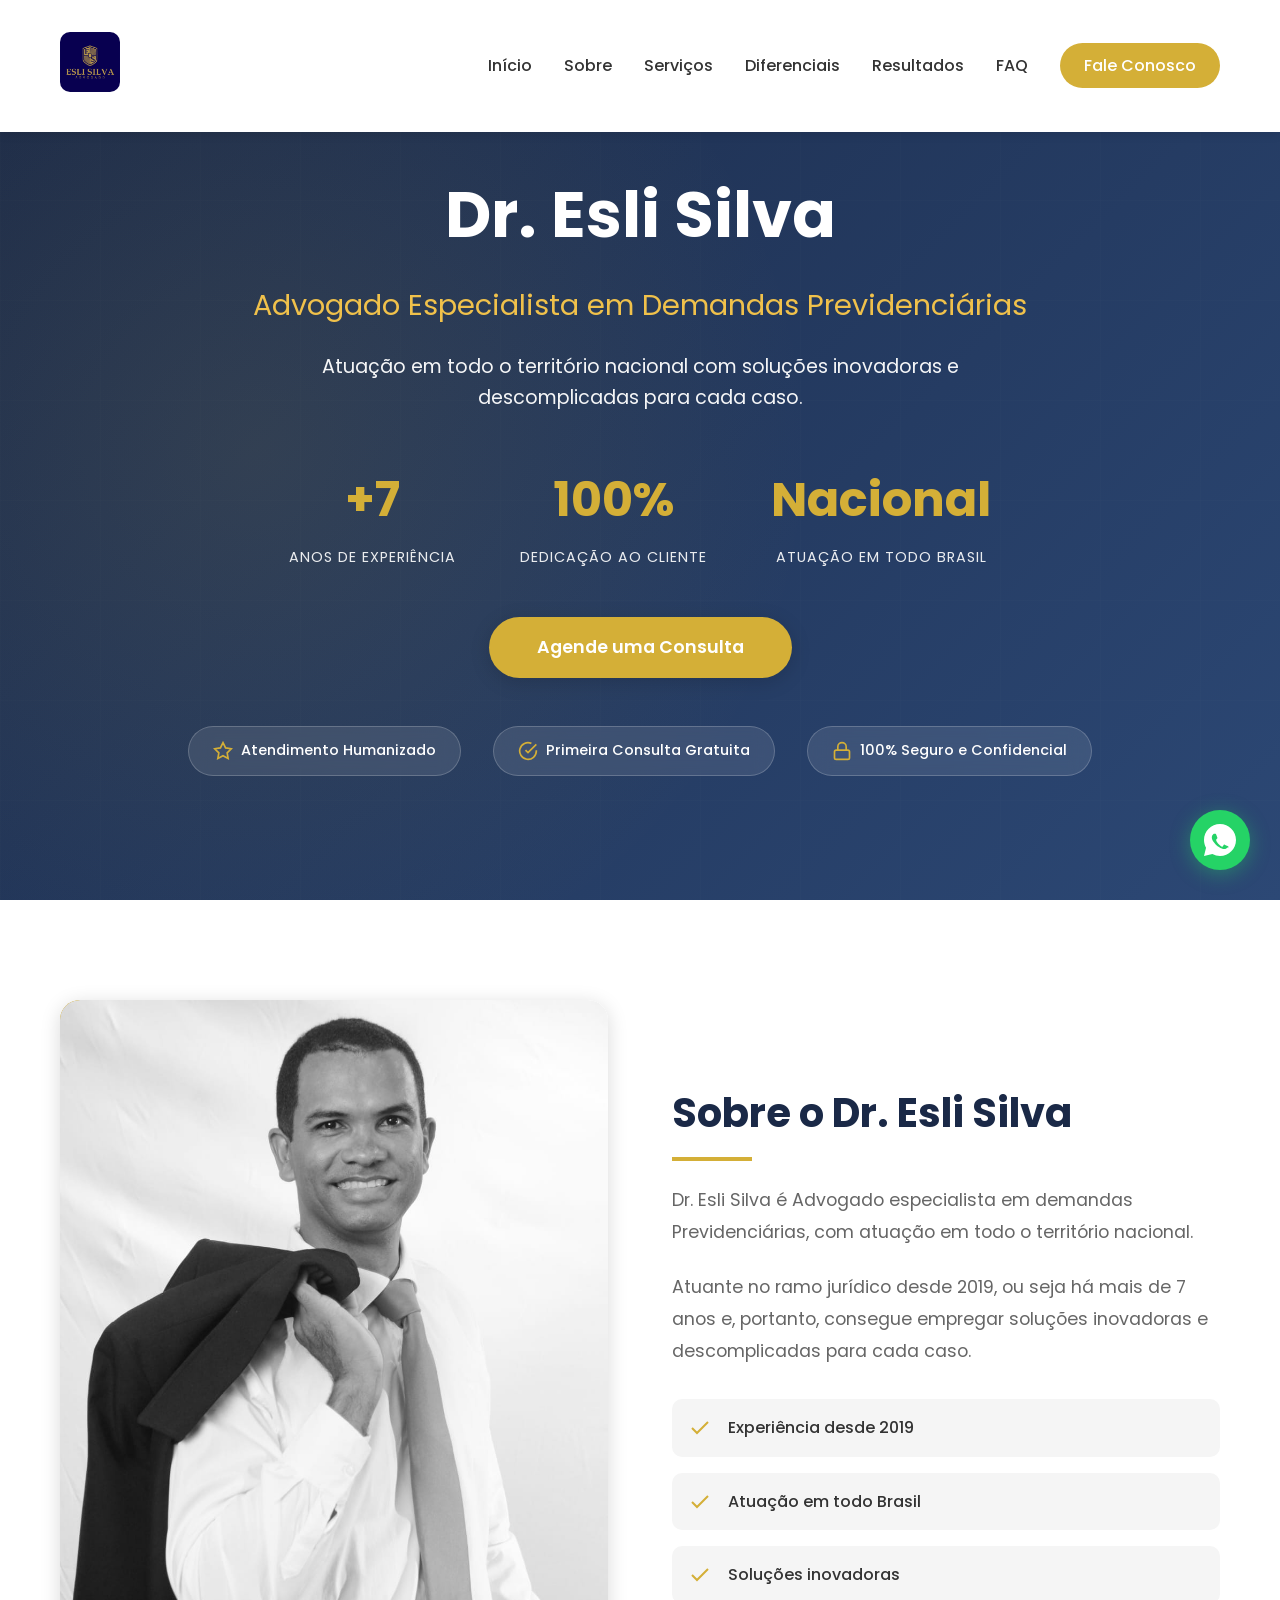
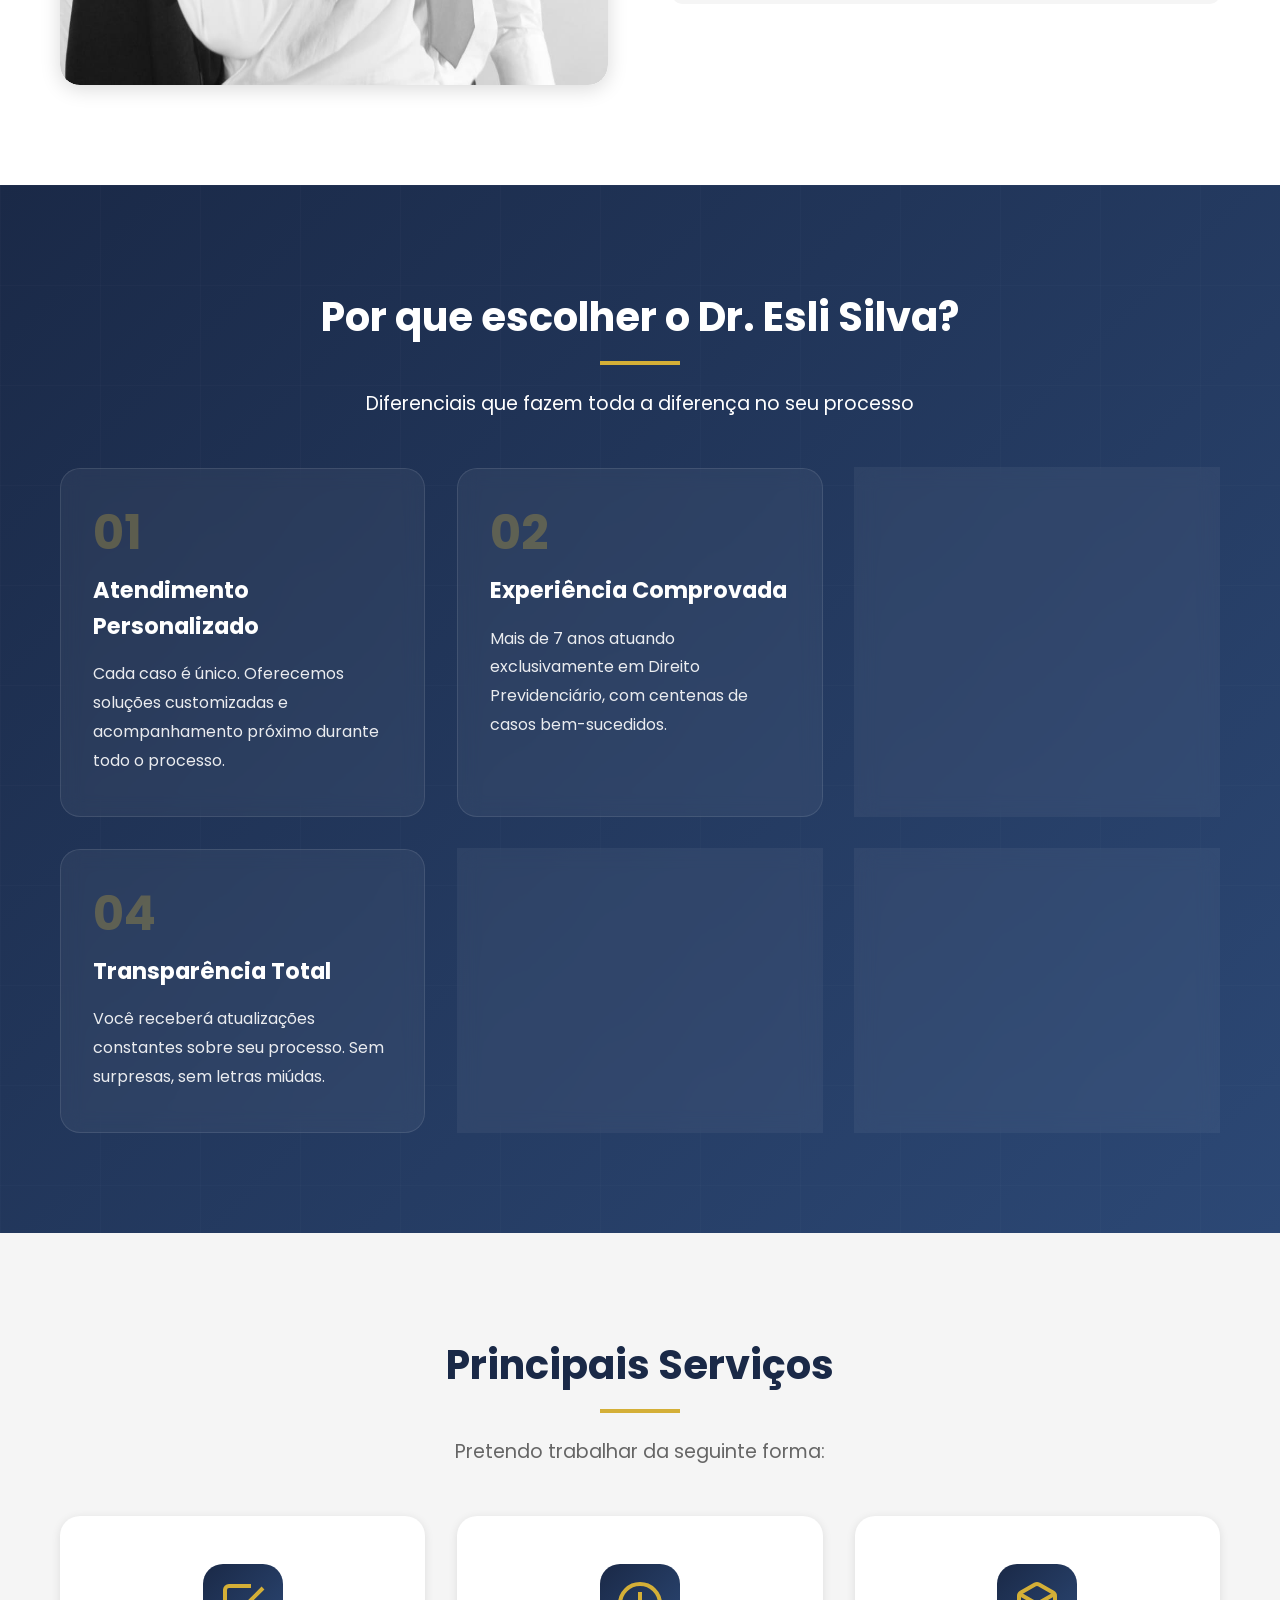
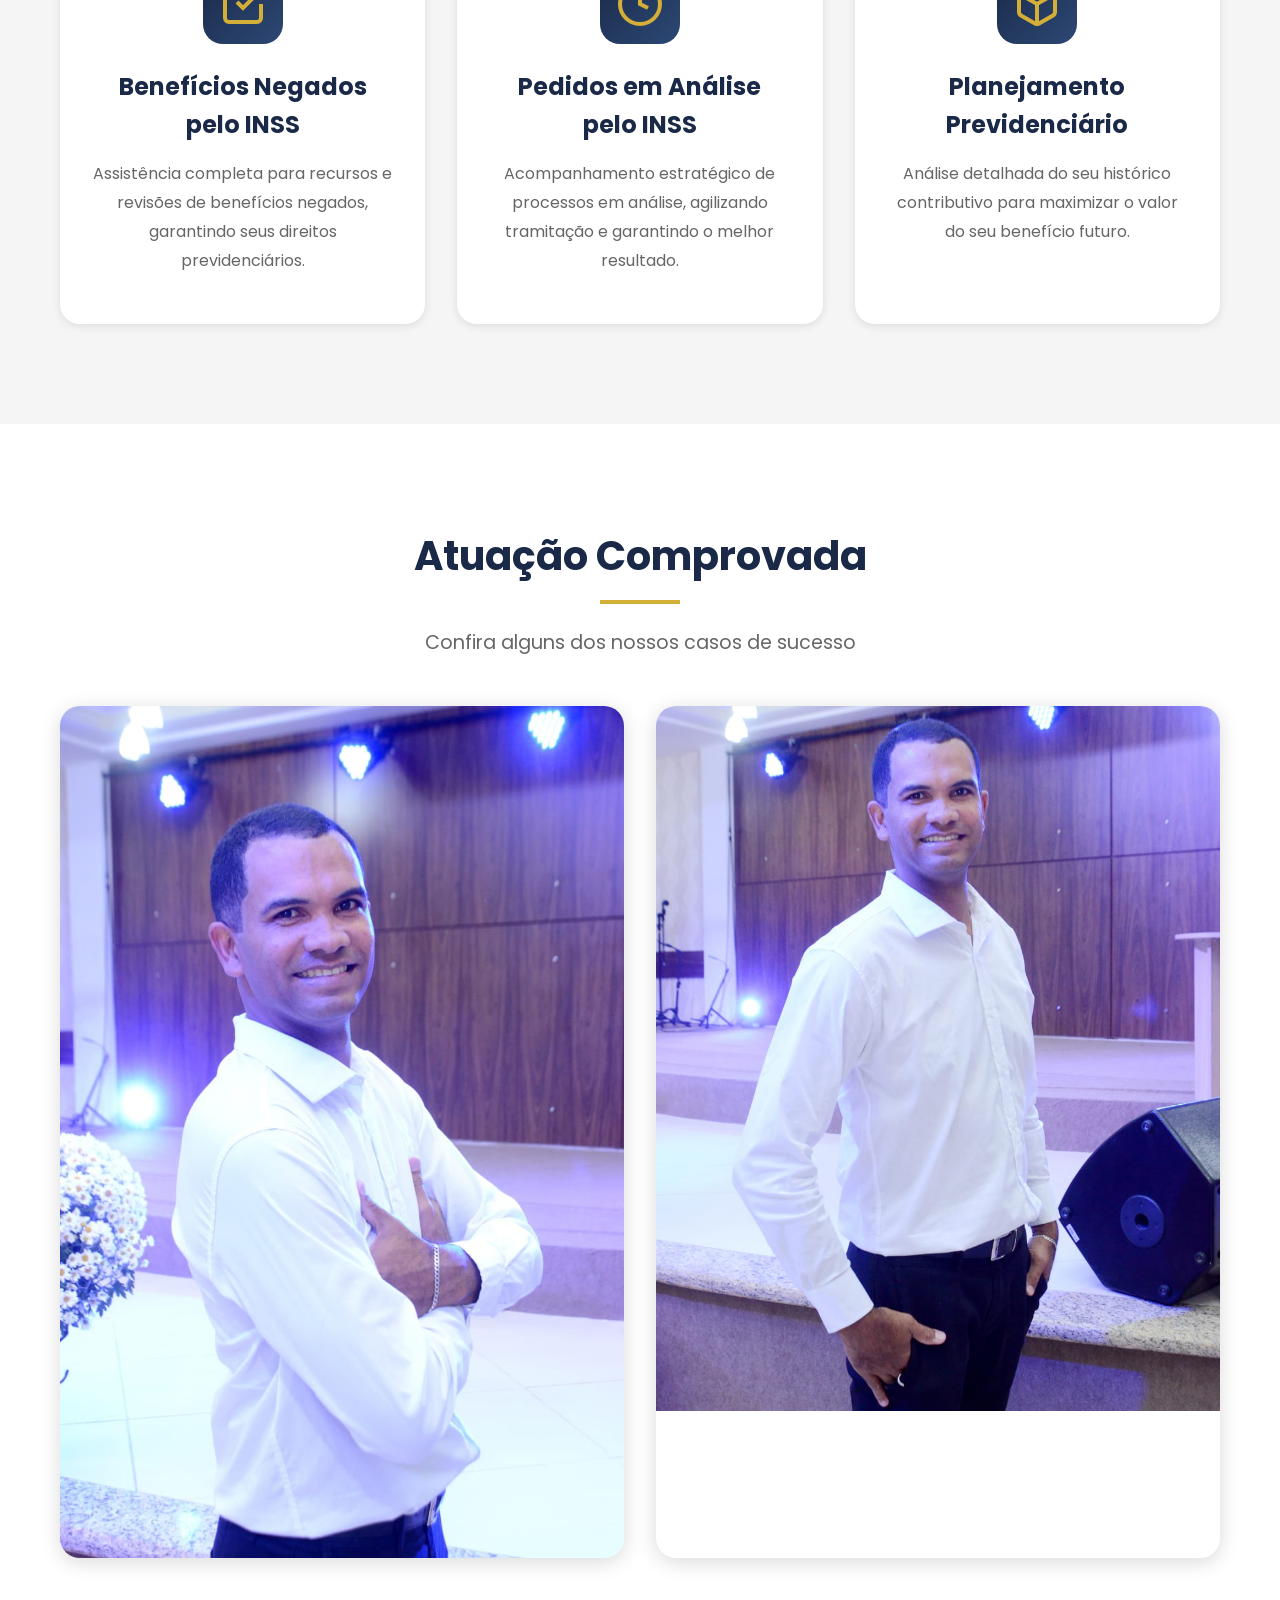
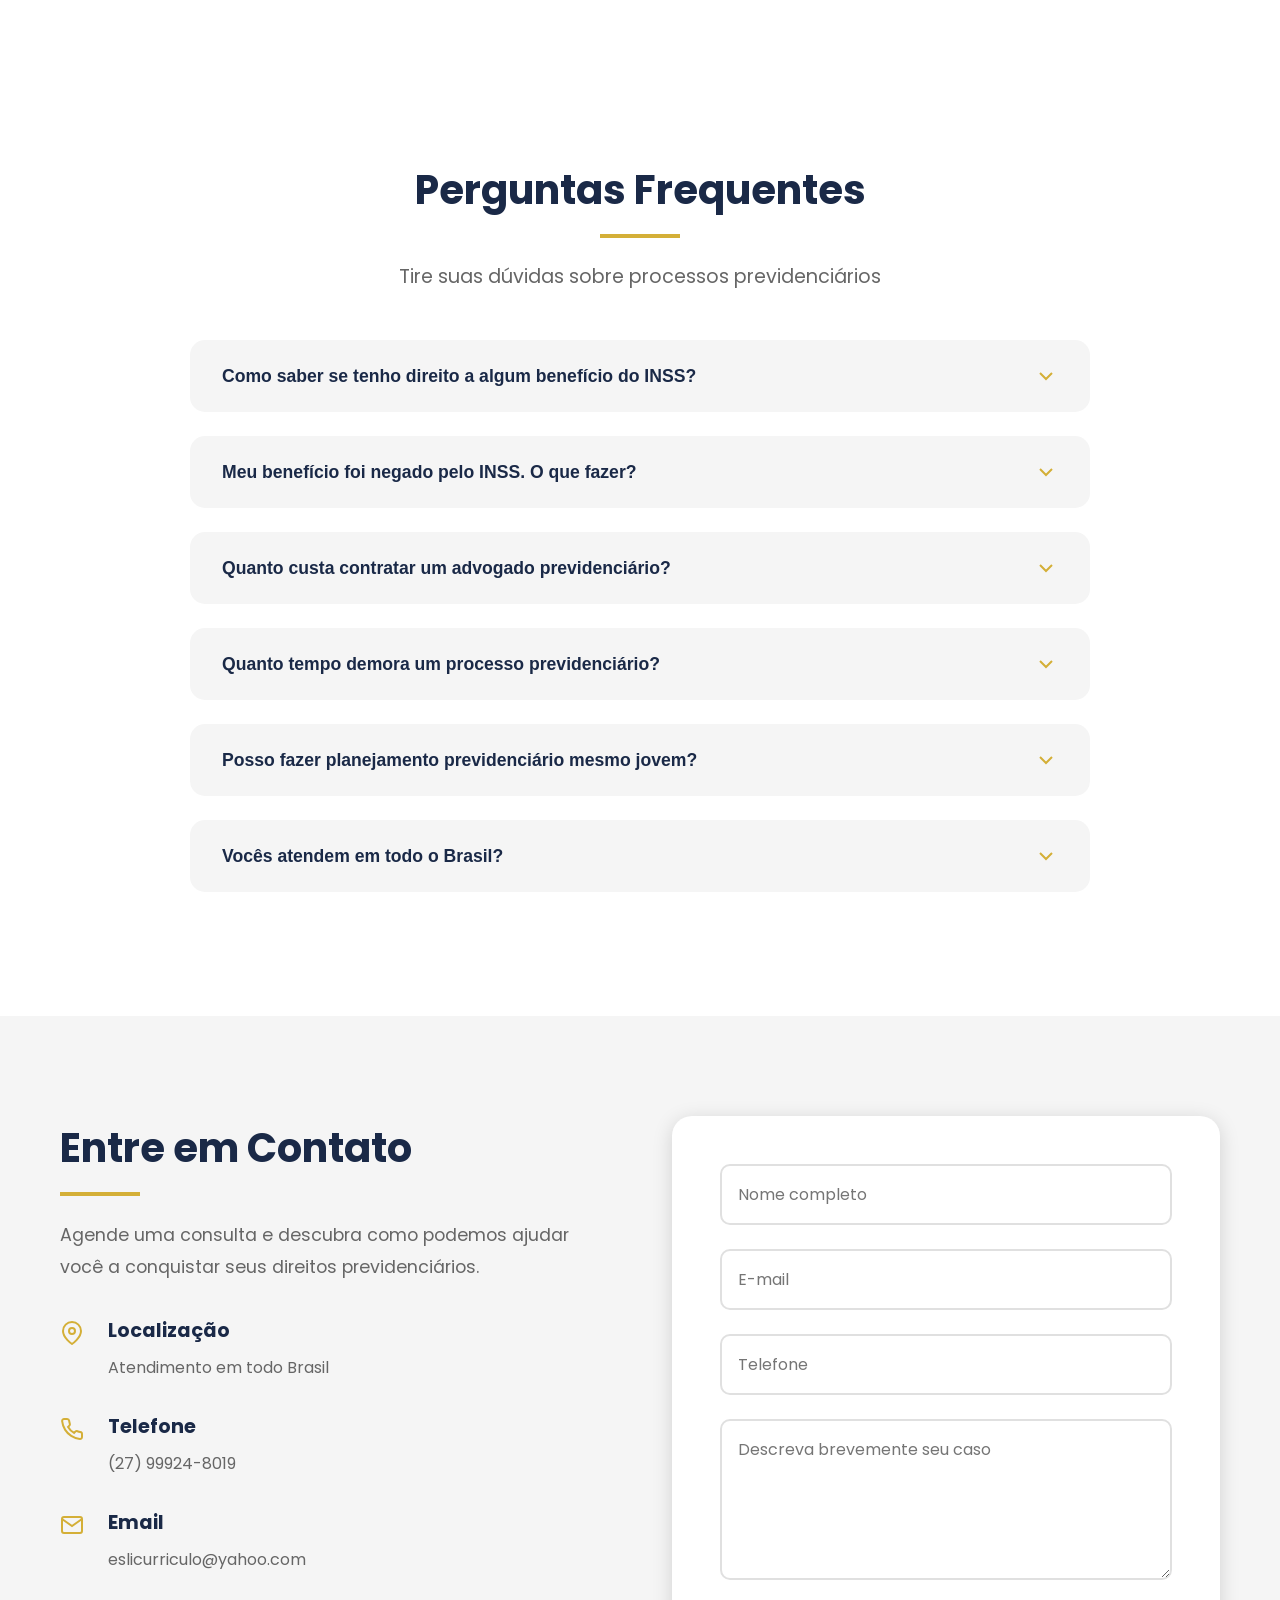
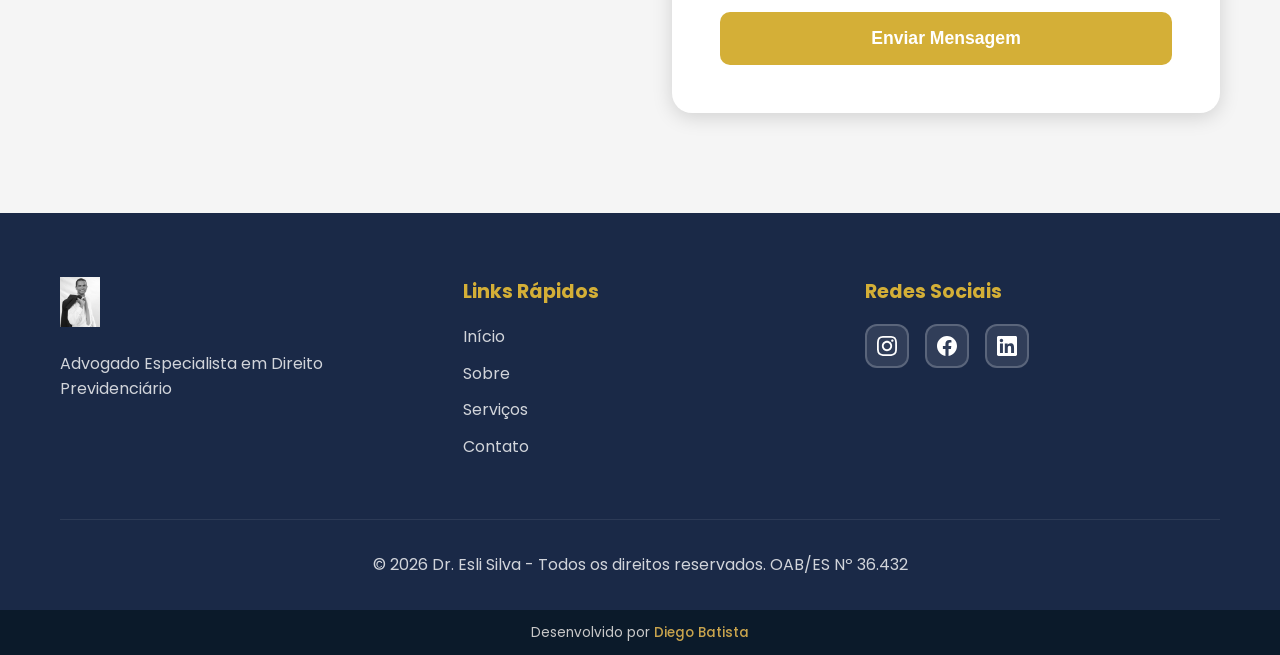
==== commit a0765b38: "Atualização dos icones das redes sociais e da responsividade" ====
--- a/index.html
+++ b/index.html
@@ -2,7 +2,11 @@
 <html lang="pt-BR">
 <head>
     <meta charset="UTF-8">
-    <meta name="viewport" content="width=device-width, initial-scale=1.0">
+    <meta name="viewport" content="width=device-width, initial-scale=1.0, maximum-scale=5.0, viewport-fit=cover">
+    <meta name="theme-color" content="#1a2947">
+    <meta name="mobile-web-app-capable" content="yes">
+    <meta name="apple-mobile-web-app-capable" content="yes">
+    <meta name="apple-mobile-web-app-status-bar-style" content="black-translucent">
     
     <!-- SEO Meta Tags -->
     <title>Dr. Esli Silva - Advogado Previdenciário | Especialista em INSS</title>
@@ -416,23 +420,19 @@
                 <div class="footer-social">
                     <h4>Redes Sociais</h4>
                     <div class="social-icons">
-                        <a href="https://www.instagram.com/eslisilva_adv/" aria-label="Instagram">
-                            <svg width="24" height="24" viewBox="0 0 24 24" fill="currentColor">
-                                <rect x="2" y="2" width="20" height="20" rx="5" ry="5"></rect>
-                                <path d="M16 11.37A4 4 0 1112.63 8 4 4 0 0116 11.37z"></path>
-                                <line x1="17.5" y1="6.5" x2="17.51" y2="6.5"></line>
+                        <a href="https://www.instagram.com/eslisilva_adv/" aria-label="Instagram" class="social-instagram">
+                            <svg width="20" height="20" viewBox="0 0 24 24" fill="currentColor">
+                                <path d="M12 2.163c3.204 0 3.584.012 4.85.07 3.252.148 4.771 1.691 4.919 4.919.058 1.265.069 1.645.069 4.849 0 3.205-.012 3.584-.069 4.849-.149 3.225-1.664 4.771-4.919 4.919-1.266.058-1.644.07-4.85.07-3.204 0-3.584-.012-4.849-.07-3.26-.149-4.771-1.699-4.919-4.92-.058-1.265-.07-1.644-.07-4.849 0-3.204.013-3.583.07-4.849.149-3.227 1.664-4.771 4.919-4.919 1.266-.057 1.645-.069 4.849-.069zm0-2.163c-3.259 0-3.667.014-4.947.072-4.358.2-6.78 2.618-6.98 6.98-.059 1.281-.073 1.689-.073 4.948 0 3.259.014 3.668.072 4.948.2 4.358 2.618 6.78 6.98 6.98 1.281.058 1.689.072 4.948.072 3.259 0 3.668-.014 4.948-.072 4.354-.2 6.782-2.618 6.979-6.98.059-1.28.073-1.689.073-4.948 0-3.259-.014-3.667-.072-4.947-.196-4.354-2.617-6.78-6.979-6.98-1.281-.059-1.69-.073-4.949-.073zm0 5.838c-3.403 0-6.162 2.759-6.162 6.162s2.759 6.163 6.162 6.163 6.162-2.759 6.162-6.163c0-3.403-2.759-6.162-6.162-6.162zm0 10.162c-2.209 0-4-1.79-4-4 0-2.209 1.791-4 4-4s4 1.791 4 4c0 2.21-1.791 4-4 4zm6.406-11.845c-.796 0-1.441.645-1.441 1.44s.645 1.44 1.441 1.44c.795 0 1.439-.645 1.439-1.44s-.644-1.44-1.439-1.44z"/>
                             </svg>
                         </a>
-                        <a href="https://www.facebook.com/esli.silva.18
-" aria-label="Facebook">
-                            <svg width="24" height="24" viewBox="0 0 24 24" fill="currentColor">
-                                <path d="M18 2h-3a5 5 0 00-5 5v3H7v4h3v8h4v-8h3l1-4h-4V7a1 1 0 011-1h3z"></path>
+                        <a href="https://www.facebook.com/esli.silva.18" aria-label="Facebook" class="social-facebook">
+                            <svg width="20" height="20" viewBox="0 0 24 24" fill="currentColor">
+                                <path d="M24 12.073c0-6.627-5.373-12-12-12s-12 5.373-12 12c0 5.99 4.388 10.954 10.125 11.854v-8.385H7.078v-3.47h3.047V9.43c0-3.007 1.792-4.669 4.533-4.669 1.312 0 2.686.235 2.686.235v2.953H15.83c-1.491 0-1.956.925-1.956 1.874v2.25h3.328l-.532 3.47h-2.796v8.385C19.612 23.027 24 18.062 24 12.073z"/>
                             </svg>
                         </a>
-                        <a href="https://www.linkedin.com/in/esli-silva-09947b246/" aria-label="LinkedIn">
-                            <svg width="24" height="24" viewBox="0 0 24 24" fill="currentColor">
-                                <path d="M16 8a6 6 0 016 6v7h-4v-7a2 2 0 00-2-2 2 2 0 00-2 2v7h-4v-7a6 6 0 016-6zM2 9h4v12H2z"></path>
-                                <circle cx="4" cy="4" r="2"></circle>
+                        <a href="https://www.linkedin.com/in/esli-silva-09947b246/" aria-label="LinkedIn" class="social-linkedin">
+                            <svg width="20" height="20" viewBox="0 0 24 24" fill="currentColor">
+                                <path d="M20.447 20.452h-3.554v-5.569c0-1.328-.027-3.037-1.852-3.037-1.853 0-2.136 1.445-2.136 2.939v5.667H9.351V9h3.414v1.561h.046c.477-.9 1.637-1.85 3.37-1.85 3.601 0 4.267 2.37 4.267 5.455v6.286zM5.337 7.433c-1.144 0-2.063-.926-2.063-2.065 0-1.138.92-2.063 2.063-2.063 1.14 0 2.064.925 2.064 2.063 0 1.139-.925 2.065-2.064 2.065zm1.782 13.019H3.555V9h3.564v11.452zM22.225 0H1.771C.792 0 0 .774 0 1.729v20.542C0 23.227.792 24 1.771 24h20.451C23.2 24 24 23.227 24 22.271V1.729C24 .774 23.2 0 22.222 0h.003z"/>
                             </svg>
                         </a>
                     </div>
--- a/index.css
+++ b/index.css
@@ -31,6 +31,8 @@
 
 html {
     scroll-behavior: smooth;
+    -webkit-text-size-adjust: 100%;
+    text-size-adjust: 100%;
 }
 
 body {
@@ -38,6 +40,18 @@
     color: var(--cor-texto);
     line-height: 1.6;
     overflow-x: hidden;
+    -webkit-font-smoothing: antialiased;
+    -moz-osx-font-smoothing: grayscale;
+}
+
+/* Melhorias para touch */
+a, button {
+    -webkit-tap-highlight-color: transparent;
+}
+
+img {
+    max-width: 100%;
+    height: auto;
 }
 
 .container {
@@ -628,20 +642,55 @@
 }
 
 .social-icons a {
-    width: 40px;
-    height: 40px;
+    width: 44px;
+    height: 44px;
     display: flex;
     align-items: center;
     justify-content: center;
     background: rgba(255, 255, 255, 0.1);
-    border-radius: 50%;
+    border: 2px solid rgba(255, 255, 255, 0.2);
+    border-radius: 12px;
     color: var(--cor-branco);
-    transition: var(--transicao);
+    transition: all 0.4s cubic-bezier(0.175, 0.885, 0.32, 1.275);
+    position: relative;
+    overflow: hidden;
+}
+
+.social-icons a::before {
+    content: '';
+    position: absolute;
+    top: 0;
+    left: 0;
+    width: 100%;
+    height: 100%;
+    background: linear-gradient(135deg, transparent 0%, rgba(255,255,255,0.1) 100%);
+    opacity: 0;
+    transition: opacity 0.3s ease;
+}
+
+.social-icons a:hover::before {
+    opacity: 1;
 }
 
 .social-icons a:hover {
-    background: var(--cor-secundaria);
-    transform: translateY(-3px);
+    transform: translateY(-5px) scale(1.05);
+    box-shadow: 0 10px 25px rgba(0, 0, 0, 0.3);
+}
+
+/* Cores específicas de cada rede social */
+.social-icons a.social-instagram:hover {
+    background: linear-gradient(45deg, #f09433 0%, #e6683c 25%, #dc2743 50%, #cc2366 75%, #bc1888 100%);
+    border-color: transparent;
+}
+
+.social-icons a.social-facebook:hover {
+    background: #1877f2;
+    border-color: #1877f2;
+}
+
+.social-icons a.social-linkedin:hover {
+    background: #0a66c2;
+    border-color: #0a66c2;
 }
 
 .footer-bottom {
@@ -987,7 +1036,57 @@
 }
 
 /* Responsividade */
+
+/* Tablets grandes e laptops pequenos */
+@media (max-width: 1024px) {
+    .container {
+        padding: 0 25px;
+    }
+
+    .hero-title {
+        font-size: 3.2rem;
+    }
+
+    .hero-subtitle {
+        font-size: 1.5rem;
+    }
+
+    .hero-stats {
+        gap: 2.5rem;
+    }
+
+    .stat-number {
+        font-size: 2.5rem;
+    }
+
+    .sobre-content,
+    .contato-content {
+        gap: 3rem;
+    }
+
+    .servicos-grid {
+        grid-template-columns: repeat(2, 1fr);
+    }
+
+    .diferenciais-grid {
+        grid-template-columns: repeat(2, 1fr);
+    }
+
+    .section-title {
+        font-size: 2.2rem;
+    }
+
+    .section-subtitle {
+        font-size: 1.1rem;
+    }
+}
+
+/* Tablets */
 @media (max-width: 768px) {
+    .container {
+        padding: 0 20px;
+    }
+
     .nav-menu {
         position: fixed;
         left: -100%;
@@ -999,6 +1098,18 @@
         transition: var(--transicao);
         box-shadow: var(--sombra-media);
         padding: 2rem 0;
+        gap: 0;
+        z-index: 999;
+    }
+
+    .nav-menu li {
+        padding: 0.8rem 0;
+        border-bottom: 1px solid var(--cor-cinza);
+    }
+
+    .nav-menu li:last-child {
+        border-bottom: none;
+        padding-top: 1.5rem;
     }
 
     .nav-menu.active {
@@ -1009,88 +1120,546 @@
         display: flex;
     }
 
+    .hero {
+        padding: 100px 0 60px;
+        min-height: auto;
+    }
+
     .hero-title {
         font-size: 2.5rem;
+        line-height: 1.2;
     }
 
     .hero-subtitle {
-        font-size: 1.3rem;
+        font-size: 1.2rem;
+        margin-bottom: 1rem;
+    }
+
+    .hero-description {
+        font-size: 1rem;
+        margin-bottom: 2rem;
+        padding: 0 10px;
     }
 
     .hero-stats {
         flex-direction: column;
-        gap: 2rem;
+        gap: 1.5rem;
+        margin-bottom: 2rem;
+    }
+
+    .stat-item {
+        padding: 1rem;
+        background: rgba(255, 255, 255, 0.05);
+        border-radius: 12px;
+        width: 100%;
+        max-width: 250px;
+    }
+
+    .stat-number {
+        font-size: 2.2rem;
+    }
+
+    .stat-label {
+        font-size: 0.8rem;
     }
 
     .hero-badges {
         flex-direction: column;
-        gap: 1rem;
+        gap: 0.8rem;
+        margin-top: 2rem;
     }
 
     .badge-item {
         width: 100%;
         justify-content: center;
+        padding: 0.6rem 1rem;
+        font-size: 0.85rem;
+    }
+
+    .btn-primary {
+        padding: 0.9rem 2.5rem;
+        font-size: 1rem;
+        width: 100%;
+        max-width: 280px;
+    }
+
+    /* Sobre */
+    .sobre {
+        padding: 60px 0;
     }
 
     .sobre-content,
     .contato-content {
         grid-template-columns: 1fr;
-    }
-
-    .servicos-grid,
-    .provas-grid,
+        gap: 2.5rem;
+    }
+
+    .sobre-image {
+        max-width: 350px;
+        margin: 0 auto;
+    }
+
+    .sobre-image::before {
+        width: 60px;
+        height: 60px;
+        top: -10px;
+        left: -10px;
+    }
+
+    .sobre-text {
+        text-align: center;
+    }
+
+    .section-title {
+        font-size: 1.8rem;
+    }
+
+    .section-title::after {
+        left: 50%;
+        transform: translateX(-50%);
+    }
+
+    .sobre-description {
+        font-size: 1rem;
+    }
+
+    .sobre-highlights {
+        align-items: center;
+    }
+
+    .highlight-item {
+        width: 100%;
+        max-width: 350px;
+        justify-content: center;
+    }
+
+    /* Diferenciais */
+    .diferenciais {
+        padding: 60px 0;
+    }
+
     .diferenciais-grid {
         grid-template-columns: 1fr;
-    }
-
-    .section-title {
-        font-size: 2rem;
+        gap: 1.5rem;
+    }
+
+    .diferencial-item {
+        padding: 1.5rem;
+    }
+
+    /* Serviços */
+    .servicos {
+        padding: 60px 0;
+    }
+
+    .servicos-grid,
+    .provas-grid {
+        grid-template-columns: 1fr;
+        gap: 1.5rem;
+    }
+
+    .servico-card {
+        padding: 2rem 1.5rem;
+    }
+
+    .servico-icon {
+        width: 60px;
+        height: 60px;
+    }
+
+    .servico-title {
+        font-size: 1.3rem;
+    }
+
+    /* Provas Sociais */
+    .provas-sociais {
+        padding: 60px 0;
+    }
+
+    .prova-card:hover {
+        transform: scale(1.02);
+    }
+
+    /* FAQ */
+    .faq {
+        padding: 60px 0;
+    }
+
+    .faq-item {
+        margin-bottom: 1rem;
+    }
+
+    .faq-question {
+        padding: 1rem 1.2rem;
+        font-size: 0.95rem;
+    }
+
+    .faq-answer {
+        padding: 0 1.2rem 1rem;
+        font-size: 0.9rem;
+    }
+
+    /* Contato */
+    .contato {
+        padding: 60px 0;
+    }
+
+    .contato-info {
+        text-align: center;
+    }
+
+    .contato-items {
+        align-items: center;
+    }
+
+    .contato-item {
+        flex-direction: column;
+        align-items: center;
+        text-align: center;
+        gap: 0.8rem;
+    }
+
+    .contato-form {
+        padding: 2rem 1.5rem;
+    }
+
+    /* Footer */
+    .footer {
+        padding: 40px 0 20px;
     }
 
     .footer-content {
         grid-template-columns: 1fr;
         text-align: center;
+        gap: 2rem;
+    }
+
+    .footer-logo {
+        display: flex;
+        flex-direction: column;
+        align-items: center;
+    }
+
+    .footer-links ul {
+        display: flex;
+        flex-wrap: wrap;
+        justify-content: center;
+        gap: 0.5rem 1.5rem;
     }
 
     .social-icons {
         justify-content: center;
     }
 
+    .footer-bottom {
+        padding-top: 1.5rem;
+        font-size: 0.85rem;
+    }
+
+    /* Botões flutuantes */
     .whatsapp-float {
         bottom: 20px;
-        right: 20px;
+        right: 15px;
         width: 55px;
         height: 55px;
     }
 
+    .whatsapp-float svg {
+        width: 28px;
+        height: 28px;
+    }
+
     .whatsapp-tooltip {
         display: none;
     }
 
     .scroll-top {
-        bottom: 90px;
-        right: 20px;
-        width: 45px;
-        height: 45px;
-    }
-}
-
-@media (max-width: 480px) {
+        bottom: 85px;
+        right: 15px;
+        width: 42px;
+        height: 42px;
+    }
+}
+
+/* Smartphones médios */
+@media (max-width: 576px) {
+    .container {
+        padding: 0 15px;
+    }
+
+    .logo img {
+        height: 50px;
+    }
+
+    .hero {
+        padding: 90px 0 50px;
+    }
+
     .hero-title {
         font-size: 2rem;
+        margin-bottom: 0.8rem;
     }
 
     .hero-subtitle {
         font-size: 1.1rem;
     }
 
+    .hero-description {
+        font-size: 0.95rem;
+        line-height: 1.6;
+    }
+
+    .stat-number {
+        font-size: 2rem;
+    }
+
+    .stat-label {
+        font-size: 0.75rem;
+    }
+
+    .section-title {
+        font-size: 1.6rem;
+        padding-bottom: 0.8rem;
+    }
+
+    .section-subtitle {
+        font-size: 1rem;
+        margin-bottom: 2rem;
+    }
+
+    .sobre-image {
+        max-width: 280px;
+    }
+
+    .sobre-description {
+        font-size: 0.95rem;
+        line-height: 1.7;
+    }
+
+    .highlight-item {
+        padding: 0.8rem;
+        font-size: 0.9rem;
+    }
+
+    .diferencial-item h3 {
+        font-size: 1.1rem;
+    }
+
+    .diferencial-item p {
+        font-size: 0.9rem;
+    }
+
+    .diferencial-number {
+        font-size: 2.5rem;
+    }
+
+    .servico-card {
+        padding: 1.8rem 1.2rem;
+    }
+
+    .servico-title {
+        font-size: 1.2rem;
+    }
+
+    .servico-description {
+        font-size: 0.9rem;
+    }
+
+    .contato-form {
+        padding: 1.5rem 1.2rem;
+    }
+
+    .form-group input,
+    .form-group textarea {
+        padding: 0.9rem;
+        font-size: 0.95rem;
+    }
+
+    .btn-submit {
+        padding: 0.9rem;
+        font-size: 1rem;
+    }
+
+    .footer-logo img {
+        height: 50px;
+    }
+
+    .footer-logo p {
+        font-size: 0.85rem;
+    }
+
+    .social-icons a {
+        width: 40px;
+        height: 40px;
+    }
+
+    .social-icons a svg {
+        width: 18px;
+        height: 18px;
+    }
+}
+
+/* Smartphones pequenos */
+@media (max-width: 380px) {
+    .container {
+        padding: 0 12px;
+    }
+
+    .logo img {
+        height: 45px;
+    }
+
+    .hero-title {
+        font-size: 1.7rem;
+    }
+
+    .hero-subtitle {
+        font-size: 1rem;
+    }
+
+    .hero-description {
+        font-size: 0.9rem;
+    }
+
+    .stat-item {
+        max-width: 200px;
+    }
+
+    .stat-number {
+        font-size: 1.8rem;
+    }
+
+    .badge-item {
+        font-size: 0.8rem;
+        padding: 0.5rem 0.8rem;
+    }
+
+    .badge-item svg {
+        width: 16px;
+        height: 16px;
+    }
+
     .btn-primary {
-        padding: 0.8rem 2rem;
-        font-size: 1rem;
+        padding: 0.8rem 1.8rem;
+        font-size: 0.95rem;
+    }
+
+    .section-title {
+        font-size: 1.4rem;
+    }
+
+    .section-subtitle {
+        font-size: 0.9rem;
+    }
+
+    .sobre-image {
+        max-width: 240px;
+    }
+
+    .servico-card {
+        padding: 1.5rem 1rem;
+    }
+
+    .servico-icon {
+        width: 50px;
+        height: 50px;
+    }
+
+    .servico-icon svg {
+        width: 28px;
+        height: 28px;
+    }
+
+    .faq-question {
+        padding: 0.9rem 1rem;
+        font-size: 0.9rem;
     }
 
     .contato-form {
-        padding: 2rem 1.5rem;
+        padding: 1.2rem 1rem;
+    }
+
+    .whatsapp-float {
+        width: 50px;
+        height: 50px;
+        bottom: 15px;
+        right: 12px;
+    }
+
+    .scroll-top {
+        width: 38px;
+        height: 38px;
+        bottom: 75px;
+        right: 12px;
+    }
+}
+
+/* Landscape mode para smartphones */
+@media (max-height: 500px) and (orientation: landscape) {
+    .hero {
+        min-height: auto;
+        padding: 80px 0 40px;
+    }
+
+    .hero-stats {
+        flex-direction: row;
+        flex-wrap: wrap;
+        justify-content: center;
+        gap: 1.5rem;
+    }
+
+    .stat-item {
+        max-width: none;
+        width: auto;
+        padding: 0.5rem 1rem;
+    }
+
+    .hero-badges {
+        flex-direction: row;
+        flex-wrap: wrap;
+        justify-content: center;
+    }
+
+    .badge-item {
+        width: auto;
+    }
+}
+
+/* Melhorias de touch para dispositivos móveis */
+@media (hover: none) and (pointer: coarse) {
+    .servico-card:hover,
+    .diferencial-item:hover,
+    .prova-card:hover {
+        transform: none;
+    }
+
+    .servico-card:active,
+    .diferencial-item:active {
+        transform: scale(0.98);
+    }
+
+    .btn-primary:hover,
+    .btn-contato:hover,
+    .btn-submit:hover {
+        transform: none;
+    }
+
+    .btn-primary:active,
+    .btn-contato:active,
+    .btn-submit:active {
+        transform: scale(0.98);
+    }
+
+    .social-icons a:hover {
+        transform: none;
+    }
+
+    .social-icons a:active {
+        transform: scale(0.95);
+    }
+
+    .highlight-item:hover {
+        transform: none;
     }
 }
 
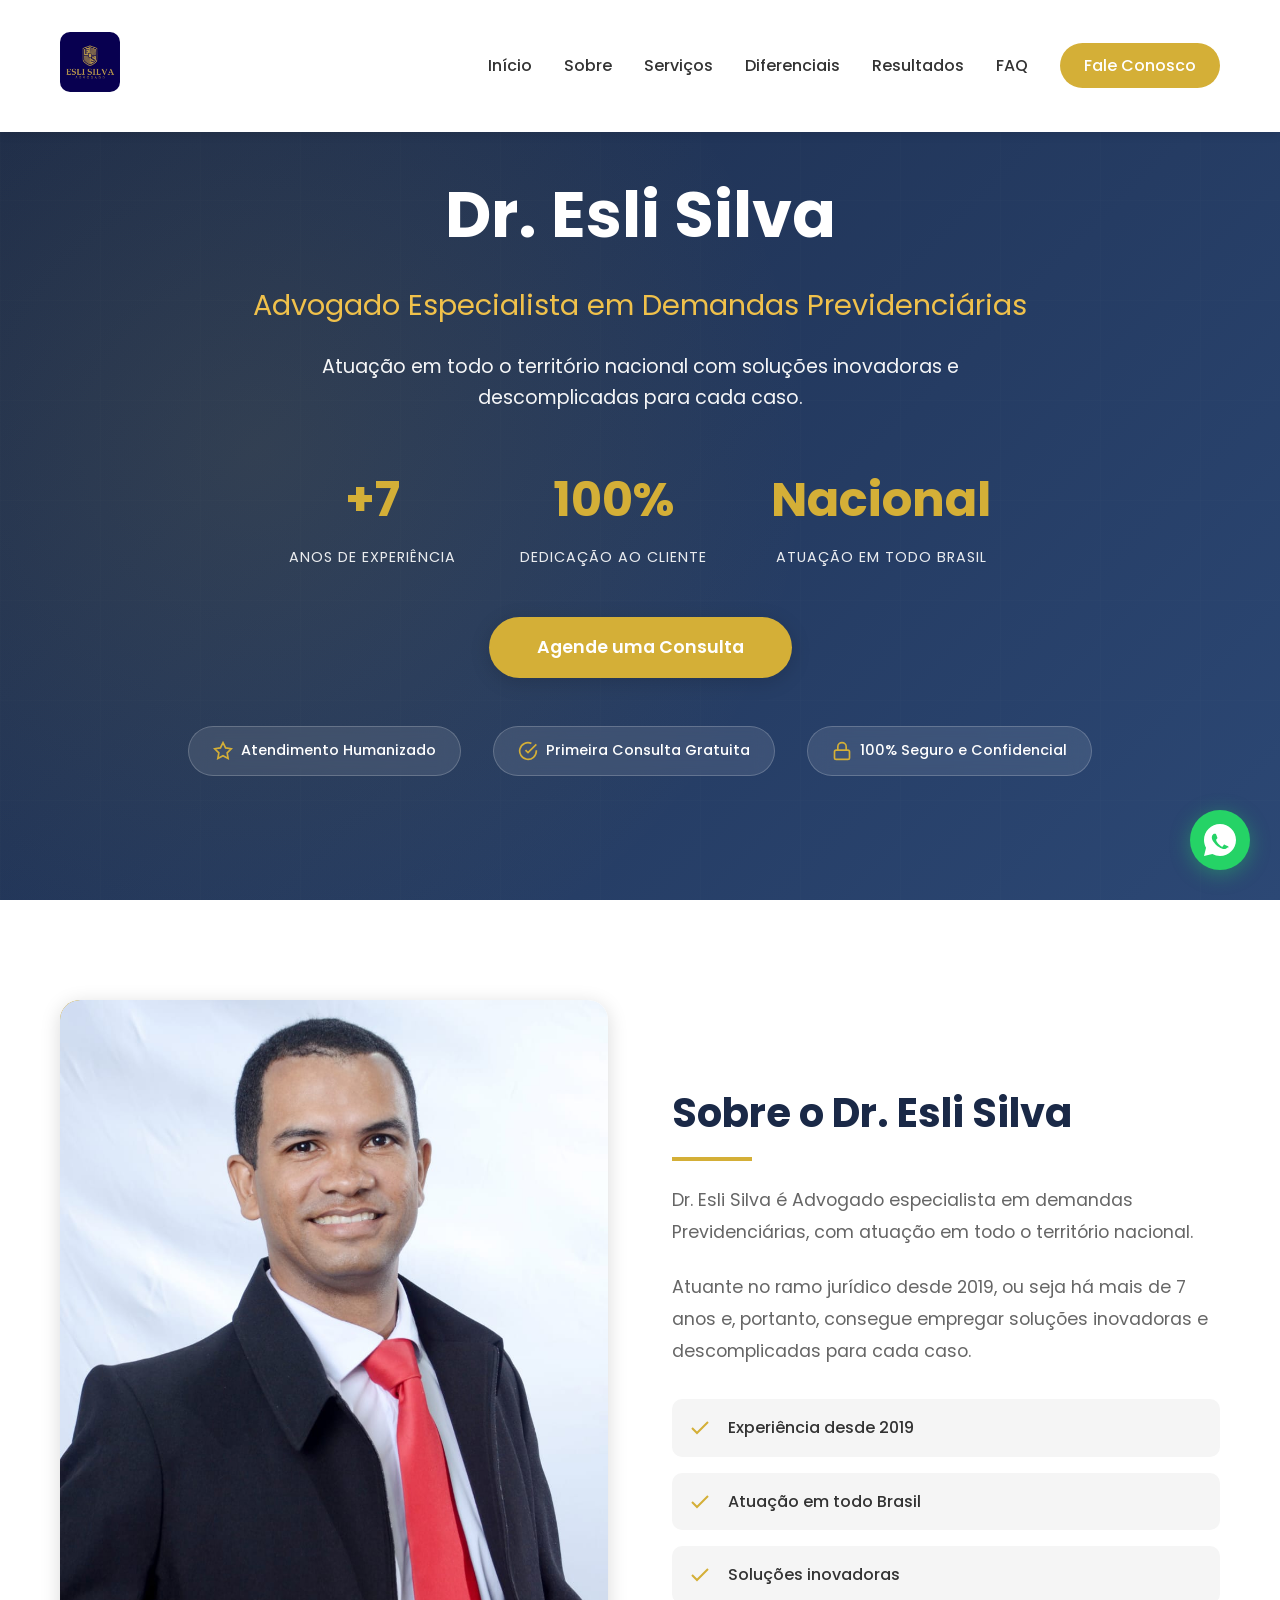
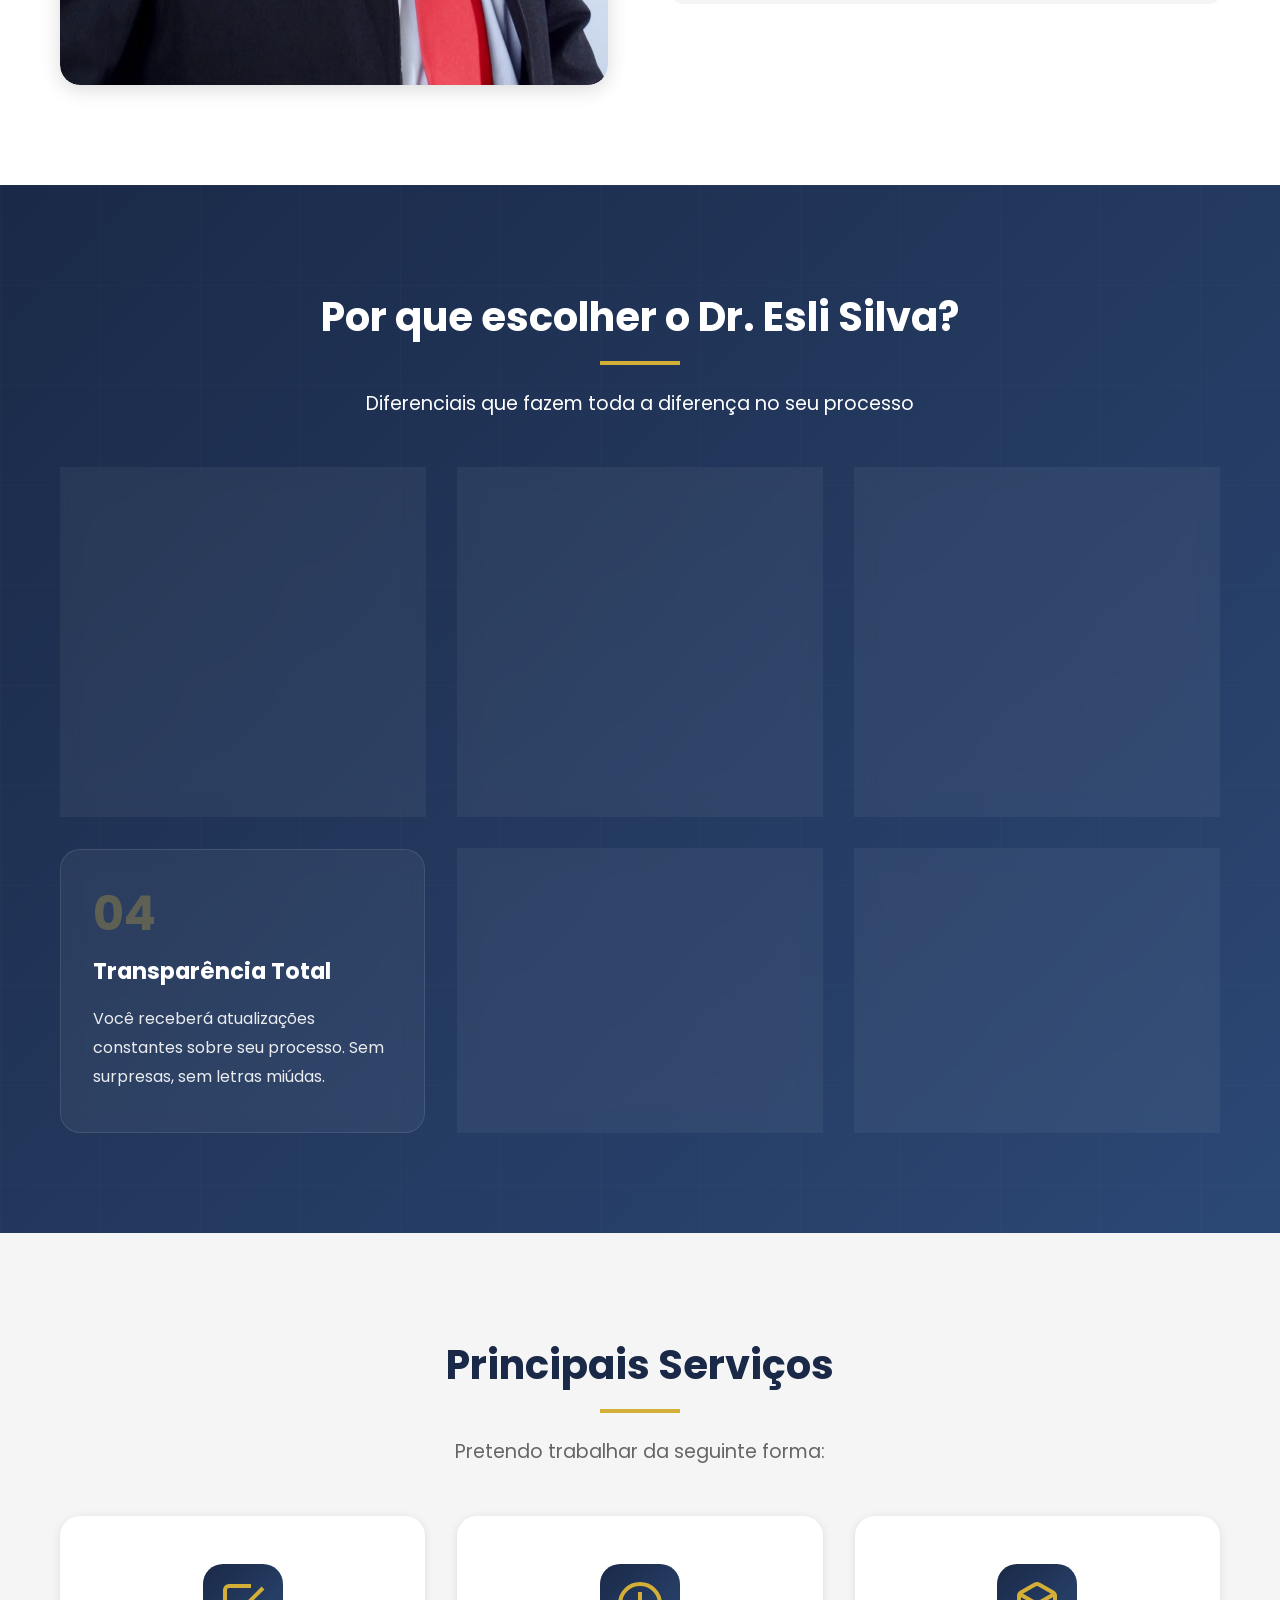
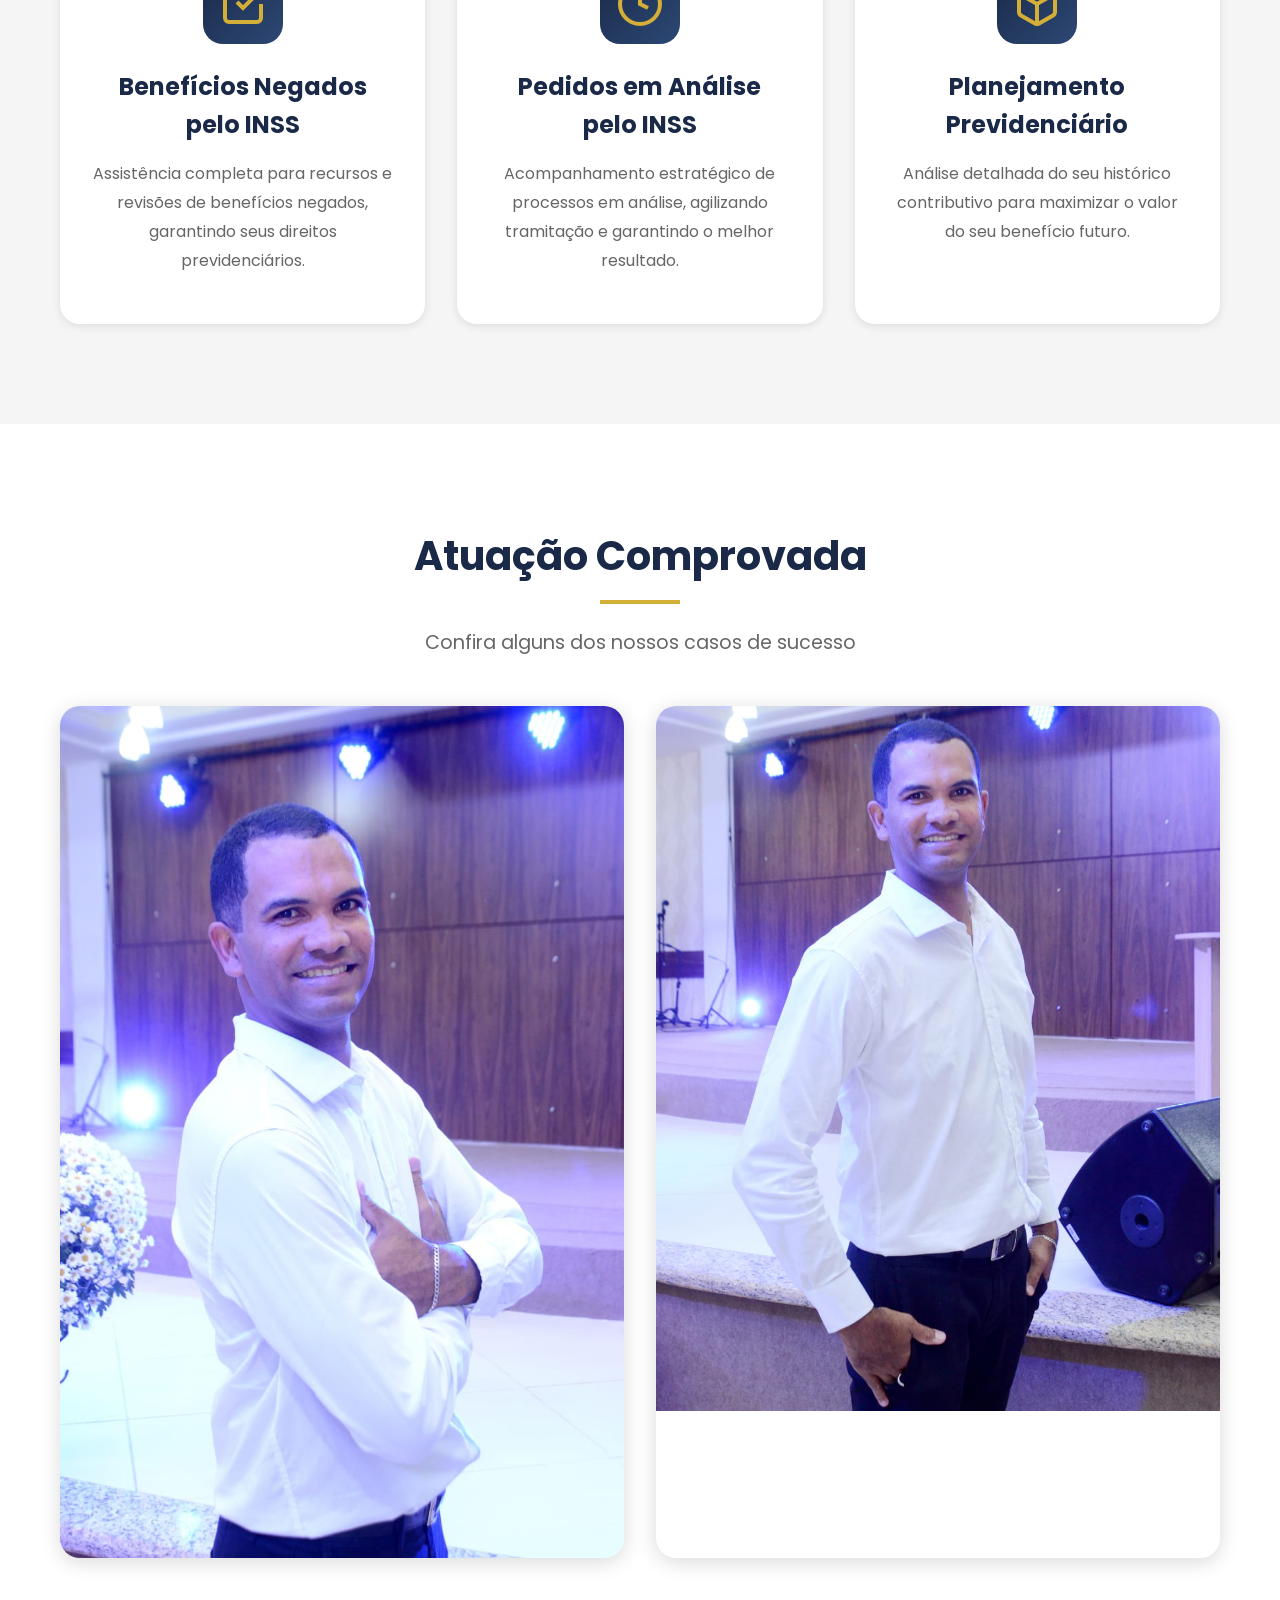
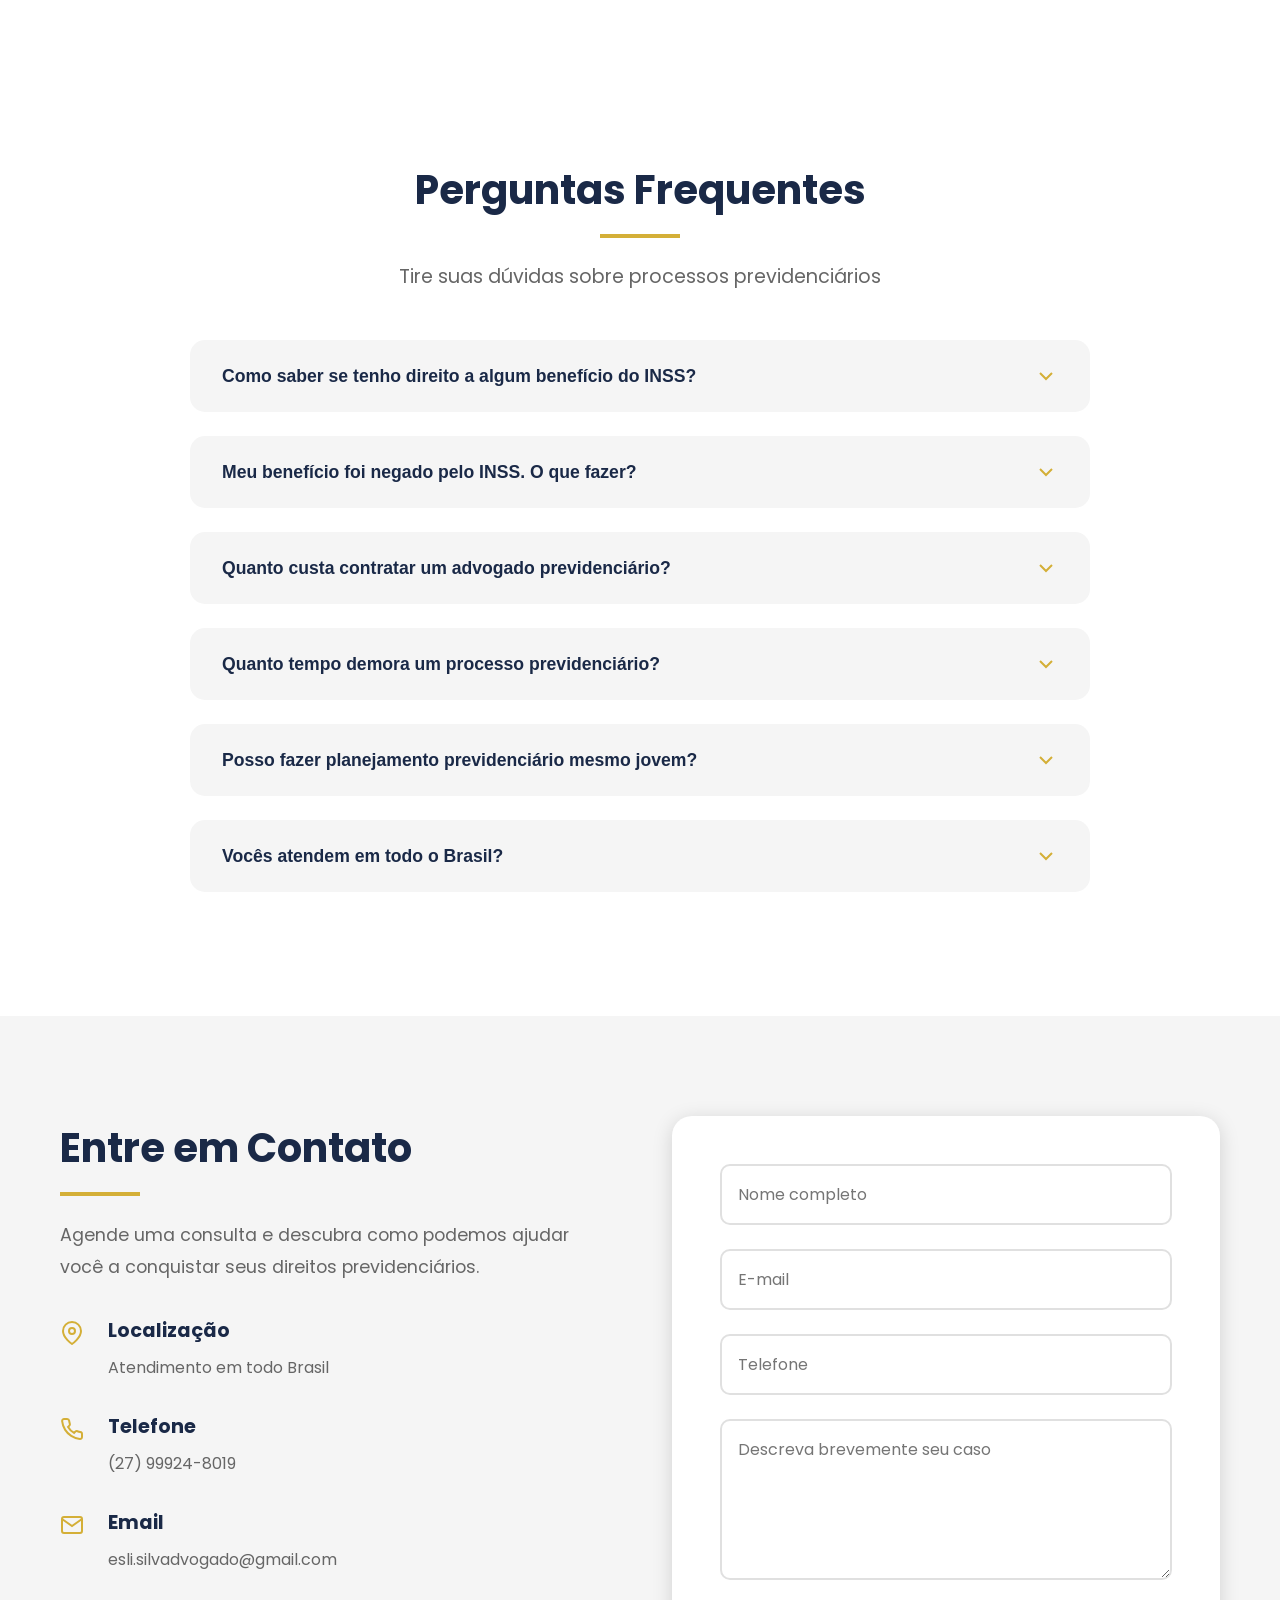
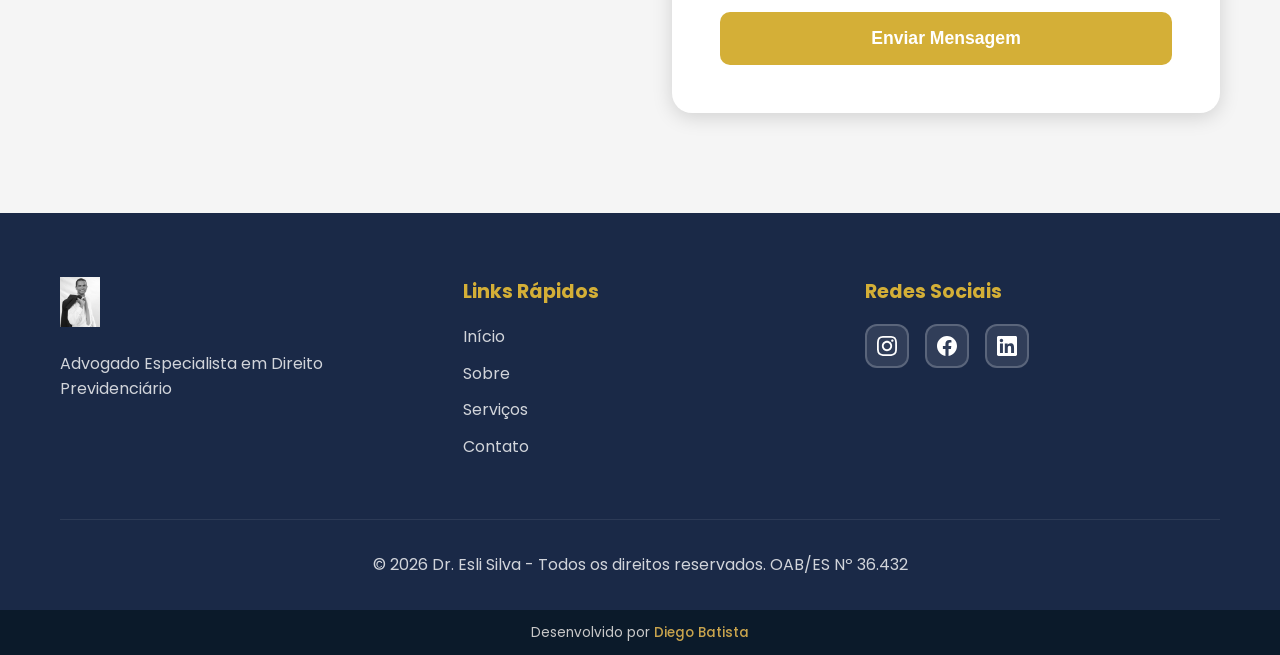
==== commit 77390bb5: "Alteração de imagens e de endereço de e-mail" ====
--- a/index.html
+++ b/index.html
@@ -116,7 +116,7 @@
         <div class="container">
             <div class="sobre-content">
                 <div class="sobre-image">
-                    <img src="img/sobre.jpeg" alt="Dr. Esli Silva">
+                    <img src="img/perfil.jpeg" alt="Dr. Esli Silva">
                 </div>
                 <div class="sobre-text">
                     <h2 class="section-title">Sobre o Dr. Esli Silva</h2>
@@ -374,7 +374,7 @@
                             </svg>
                             <div>
                                 <h4>Email</h4>
-                                <p>eslicurriculo@yahoo.com</p>
+                                <p>esli.silvadvogado@gmail.com</p>
                             </div>
                         </div>
                     </div>
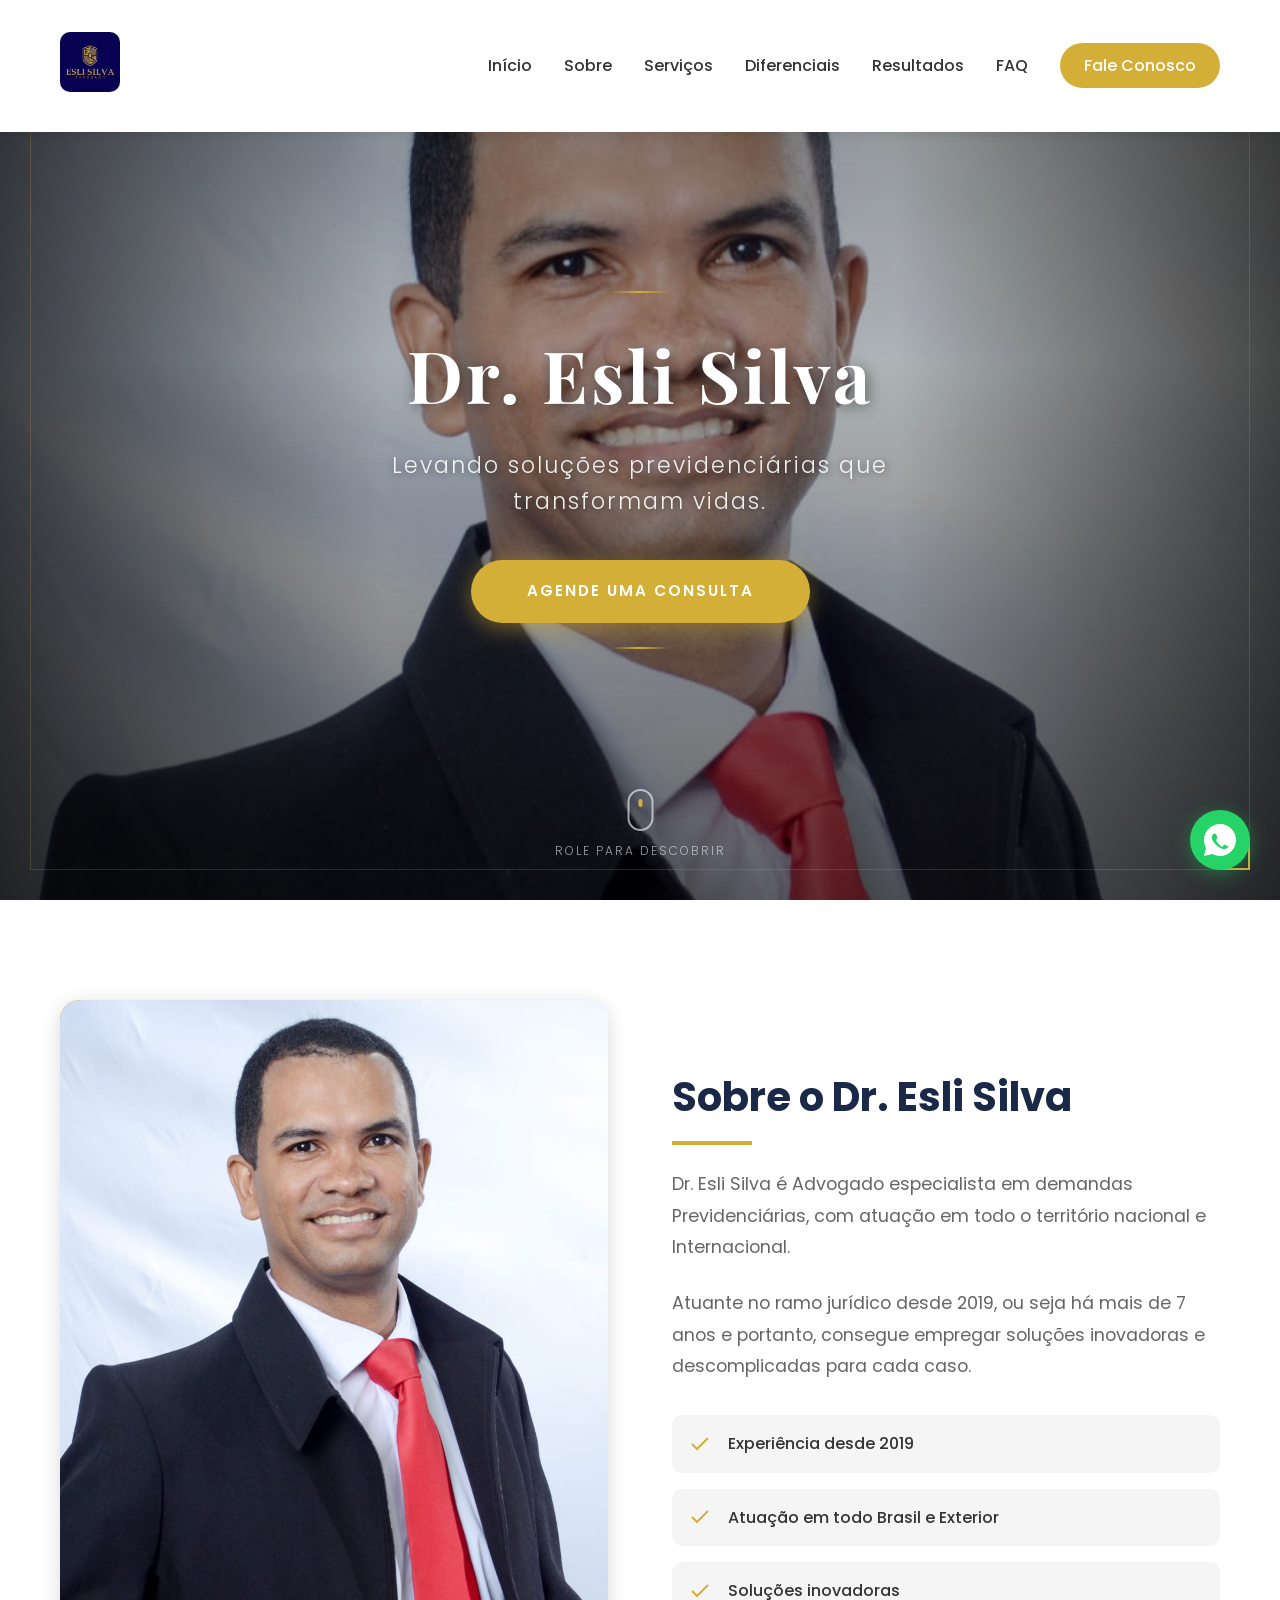
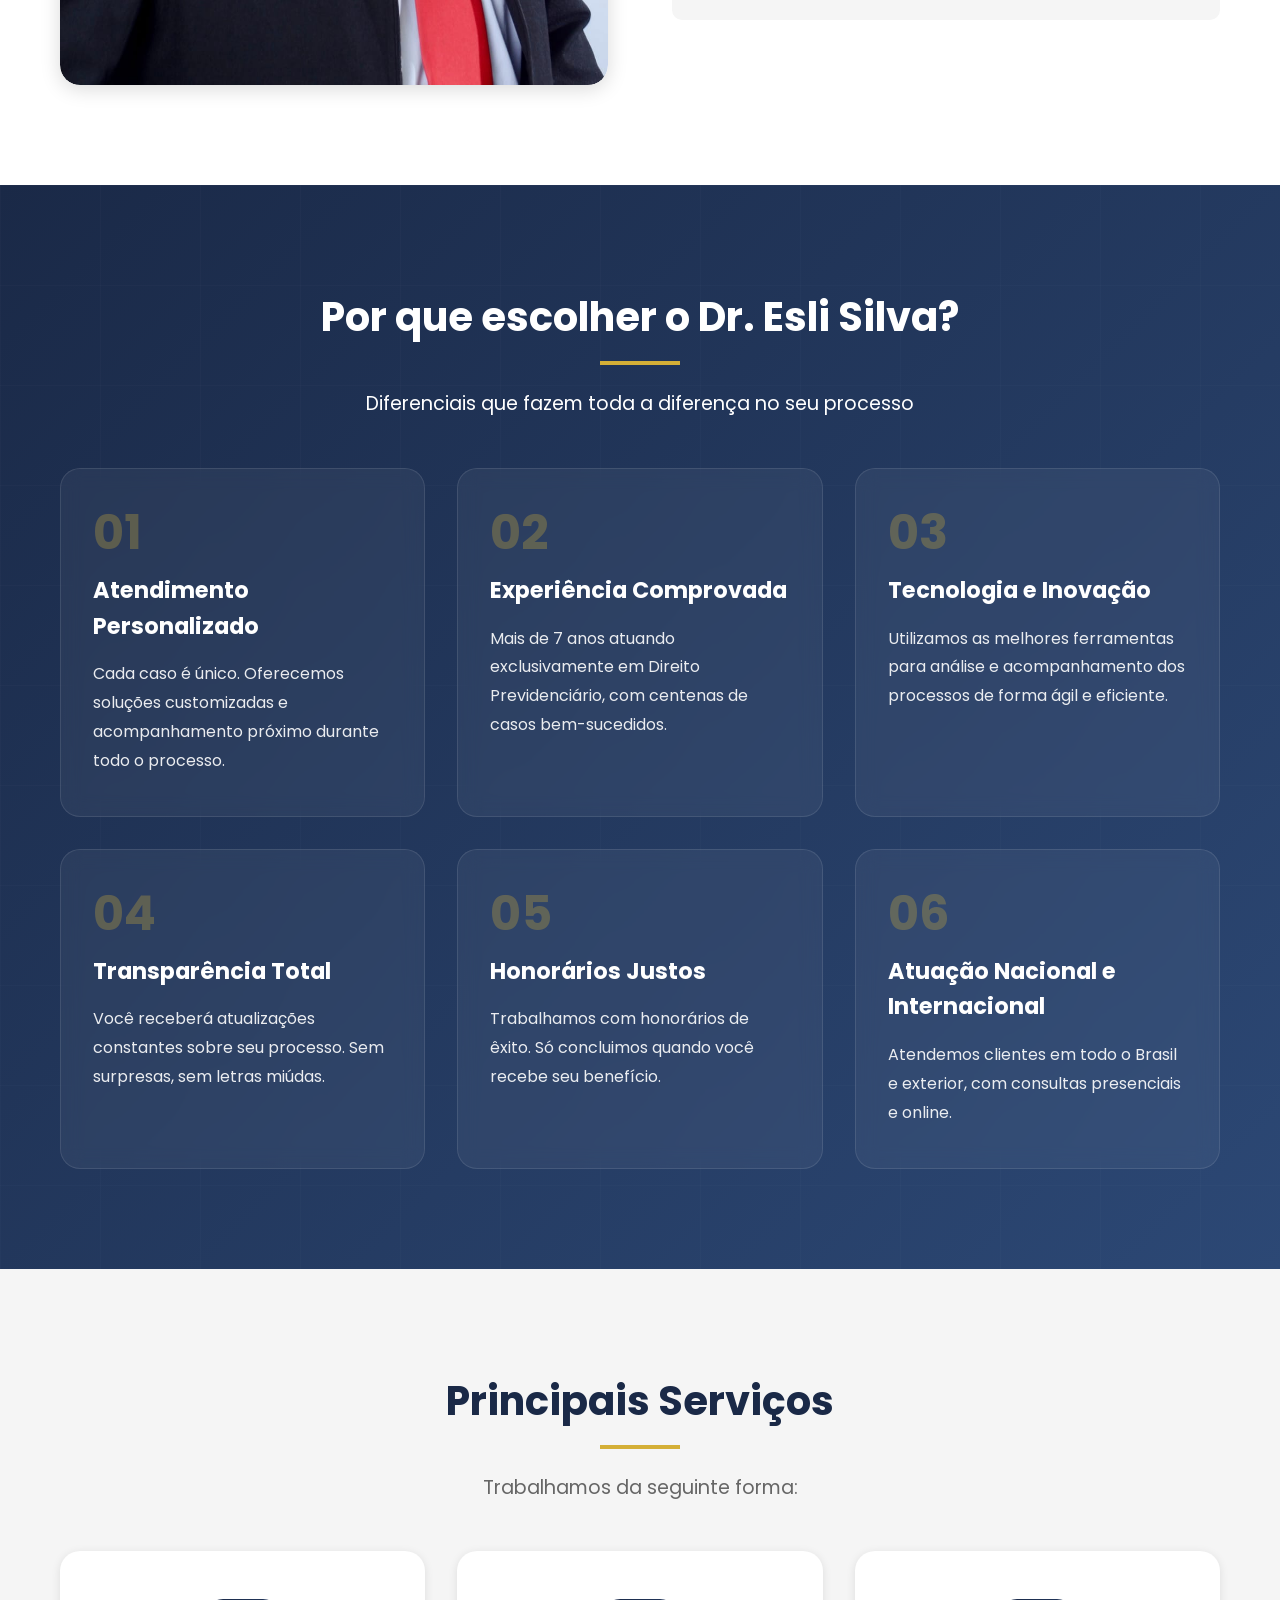
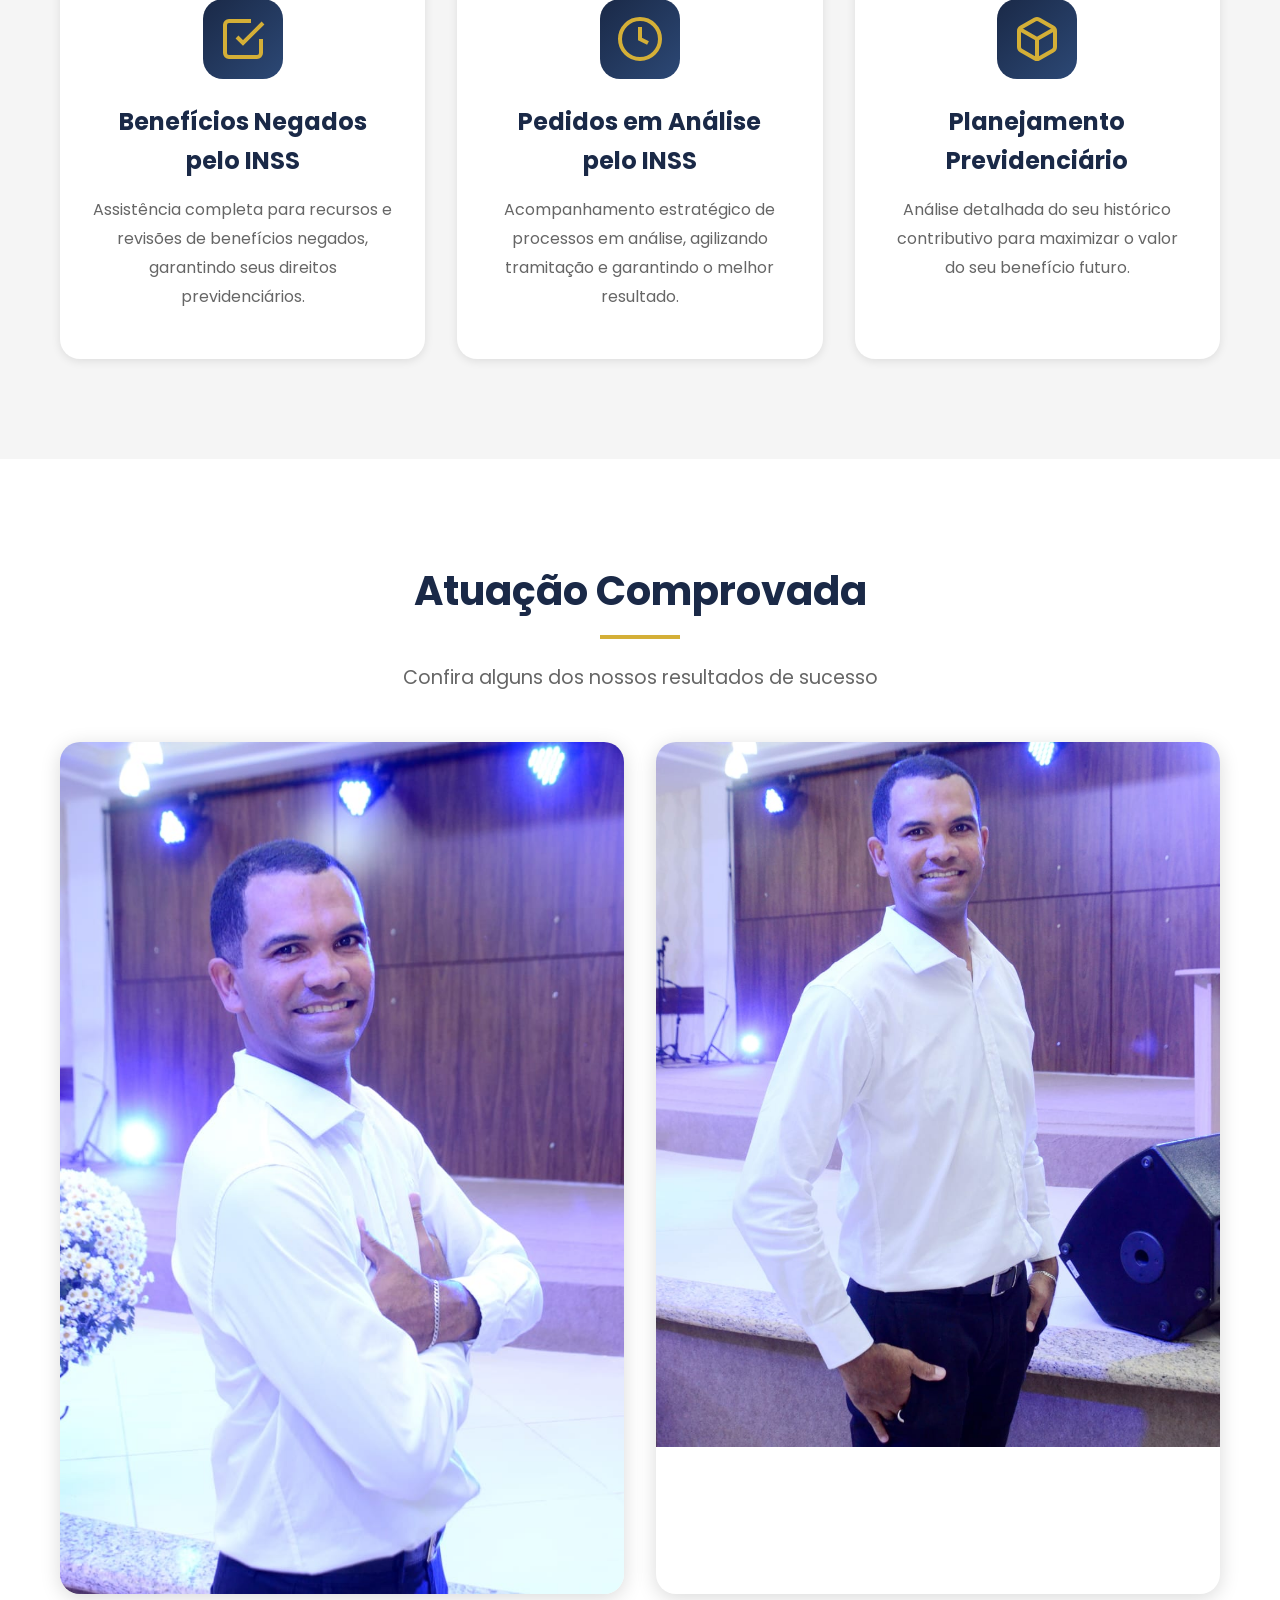
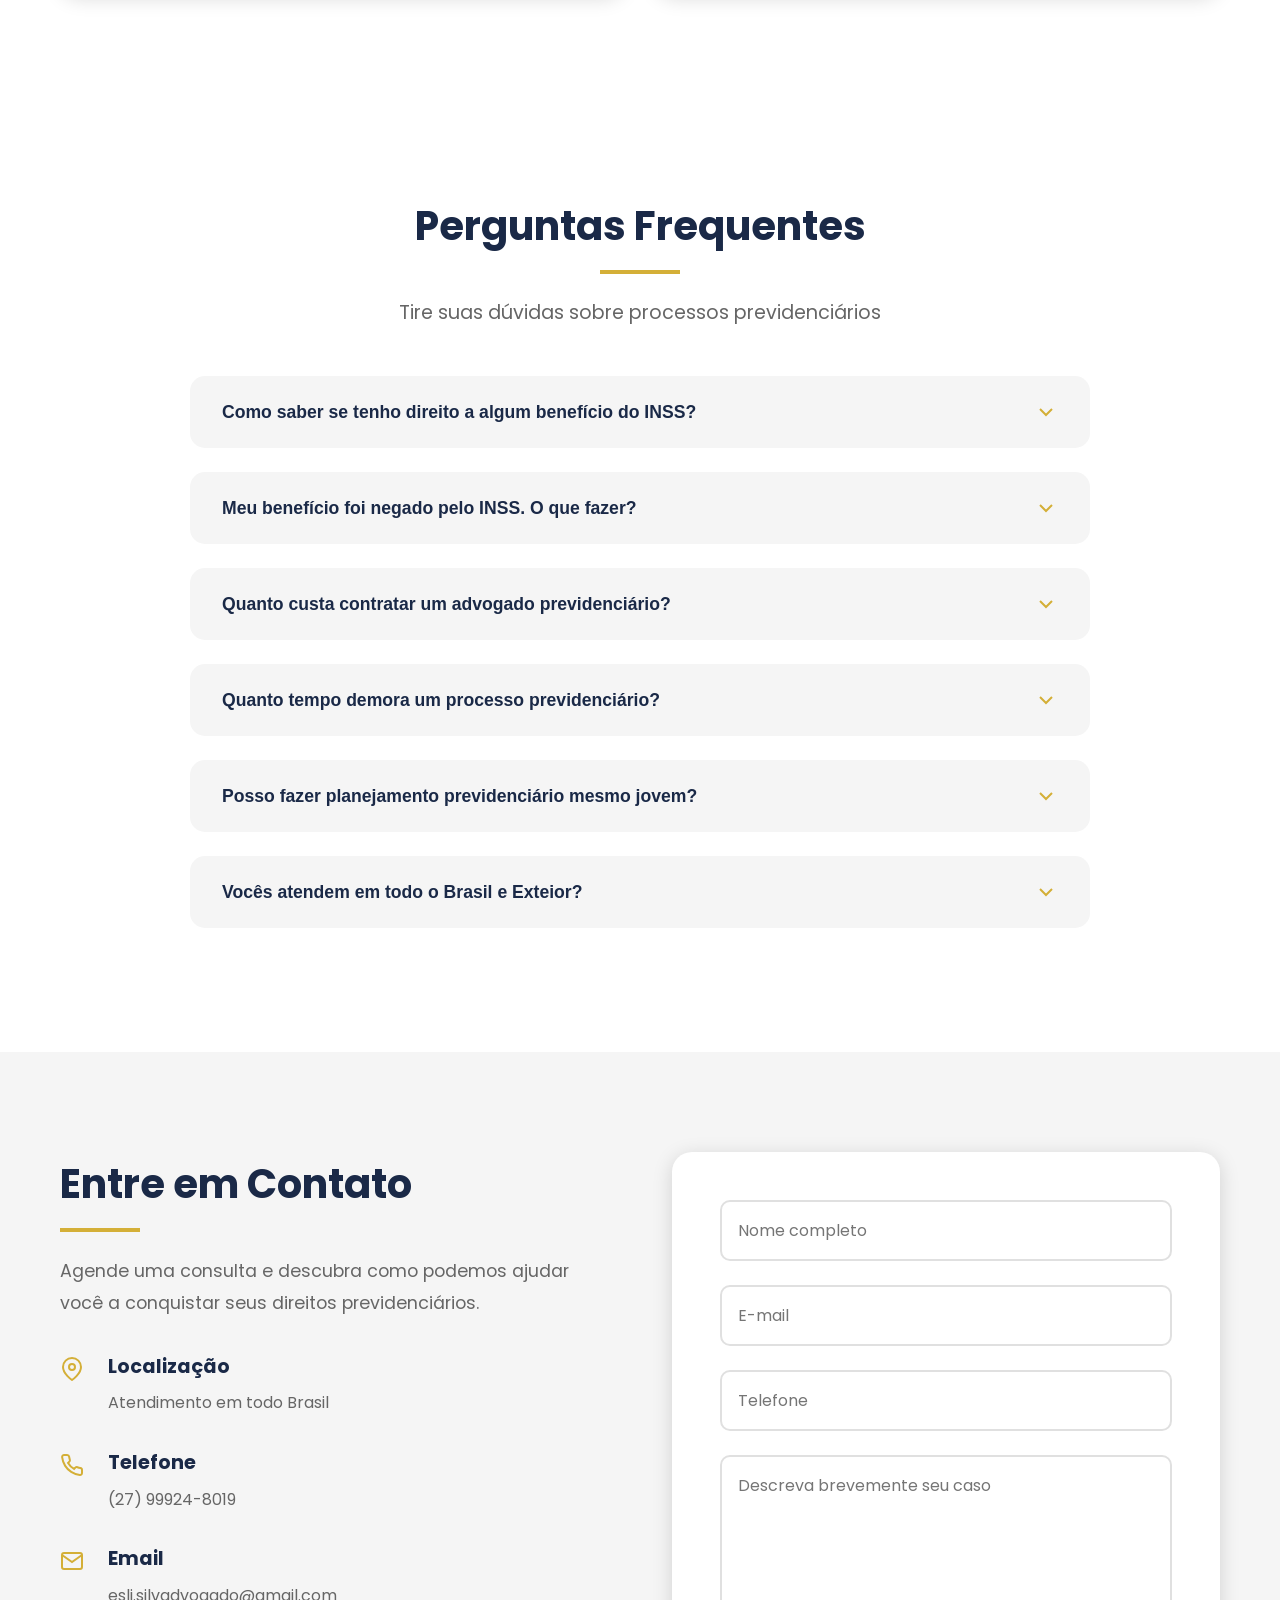
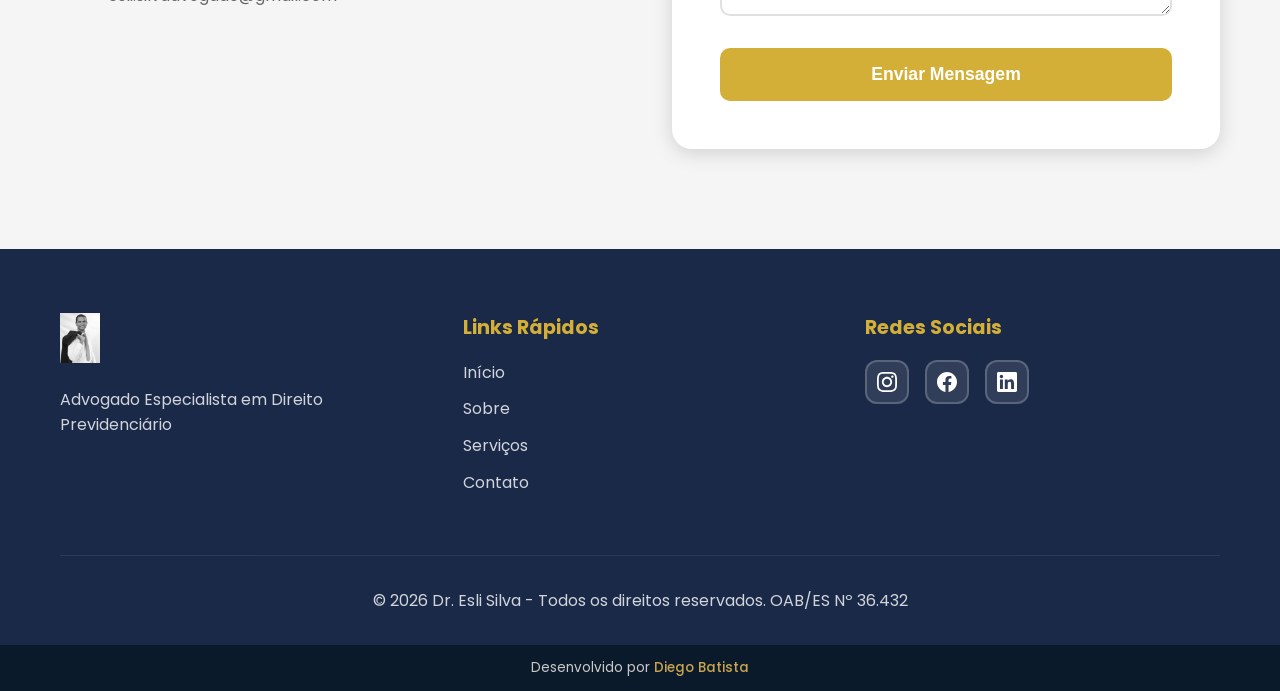
==== commit 860e6d2b: "Atualizações" ====
--- a/index.html
+++ b/index.html
@@ -32,7 +32,7 @@
     <link rel="stylesheet" href="index.css">
     <link rel="preconnect" href="https://fonts.googleapis.com">
     <link rel="preconnect" href="https://fonts.gstatic.com" crossorigin>
-    <link href="https://fonts.googleapis.com/css2?family=Poppins:wght@300;400;500;600;700&display=swap" rel="stylesheet">
+    <link href="https://fonts.googleapis.com/css2?family=Poppins:wght@300;400;500;600;700&family=Playfair+Display:wght@400;500;600;700&display=swap" rel="stylesheet">
 </head>
 <body>
     <!-- Header/Navegação -->
@@ -62,52 +62,45 @@
 
     <!-- Hero Section -->
     <section id="home" class="hero">
+        <!-- Fundo com imagem do perfil (nítida) -->
+        <div class="hero-background">
+            <img src="img/perfil.jpeg" alt="" class="hero-bg-image">
+        </div>
         <div class="hero-overlay"></div>
-        <div class="container">
-            <div class="hero-content">
-                <h1 class="hero-title">Dr. Esli Silva</h1>
-                <p class="hero-subtitle">Advogado Especialista em Demandas Previdenciárias</p>
-                <p class="hero-description">
-                    Atuação em todo o território nacional com soluções inovadoras e descomplicadas para cada caso.
-                </p>
-                <div class="hero-stats">
-                    <div class="stat-item">
-                        <span class="stat-number">+7</span>
-                        <span class="stat-label">Anos de Experiência</span>
-                    </div>
-                    <div class="stat-item">
-                        <span class="stat-number">100%</span>
-                        <span class="stat-label">Dedicação ao Cliente</span>
-                    </div>
-                    <div class="stat-item">
-                        <span class="stat-number">Nacional</span>
-                        <span class="stat-label">Atuação em Todo Brasil</span>
-                    </div>
-                </div>
-                <a href="#contato" class="btn-primary">Agende uma Consulta</a>
-                <div class="hero-badges">
-                    <div class="badge-item">
-                        <svg width="20" height="20" viewBox="0 0 24 24" fill="none" stroke="currentColor" stroke-width="2">
-                            <path d="M12 2l3.09 6.26L22 9.27l-5 4.87 1.18 6.88L12 17.77l-6.18 3.25L7 14.14 2 9.27l6.91-1.01L12 2z"></path>
-                        </svg>
-                        <span>Atendimento Humanizado</span>
-                    </div>
-                    <div class="badge-item">
-                        <svg width="20" height="20" viewBox="0 0 24 24" fill="none" stroke="currentColor" stroke-width="2">
-                            <path d="M22 11.08V12a10 10 0 1 1-5.93-9.14"></path>
-                            <polyline points="22 4 12 14.01 9 11.01"></polyline>
-                        </svg>
-                        <span>Primeira Consulta Gratuita</span>
-                    </div>
-                    <div class="badge-item">
-                        <svg width="20" height="20" viewBox="0 0 24 24" fill="none" stroke="currentColor" stroke-width="2">
-                            <rect x="3" y="11" width="18" height="11" rx="2" ry="2"></rect>
-                            <path d="M7 11V7a5 5 0 0 1 10 0v4"></path>
-                        </svg>
-                        <span>100% Seguro e Confidencial</span>
-                    </div>
-                </div>
-            </div>
+        
+        <!-- Partículas douradas -->
+        <div class="hero-particles" id="particles"></div>
+        
+        <!-- Moldura elegante -->
+        <div class="hero-frame"></div>
+        
+        <!-- Conteúdo centralizado -->
+        <div class="hero-center-content">
+            <!-- Linha decorativa superior -->
+            <div class="hero-decorative-line"></div>
+            
+            <!-- Nome -->
+            <h1 class="hero-name">Dr. Esli Silva</h1>
+            
+            <!-- Profissão -->
+            <p class="hero-profession">Levando soluções previdenciárias que transformam vidas.</p>
+            
+            <!-- Botão CTA -->
+            <a href="#contato" class="btn-hero-cta">
+                <span class="btn-text">AGENDE UMA CONSULTA</span>
+                <span class="btn-shine"></span>
+            </a>
+            
+            <!-- Linha decorativa inferior -->
+            <div class="hero-decorative-line"></div>
+        </div>
+        
+        <!-- Indicador de Scroll -->
+        <div class="scroll-indicator">
+            <div class="mouse">
+                <div class="wheel"></div>
+            </div>
+            <span>Role para descobrir</span>
         </div>
     </section>
 
@@ -121,10 +114,10 @@
                 <div class="sobre-text">
                     <h2 class="section-title">Sobre o Dr. Esli Silva</h2>
                     <p class="sobre-description">
-                        Dr. Esli Silva é Advogado especialista em demandas Previdenciárias, com atuação em todo o território nacional. 
+                        Dr. Esli Silva é Advogado especialista em demandas Previdenciárias, com atuação em todo o território nacional e Internacional. 
                     </p>
                     <p class="sobre-description">
-                        Atuante no ramo jurídico desde 2019, ou seja há mais de 7 anos e, portanto, consegue empregar soluções inovadoras e descomplicadas para cada caso.
+                        Atuante no ramo jurídico desde 2019, ou seja há mais de 7 anos e portanto, consegue empregar soluções inovadoras e descomplicadas para cada caso.
                     </p>
                     <div class="sobre-highlights">
                         <div class="highlight-item">
@@ -137,7 +130,7 @@
                             <svg width="24" height="24" viewBox="0 0 24 24" fill="none" stroke="currentColor" stroke-width="2">
                                 <polyline points="20 6 9 17 4 12"></polyline>
                             </svg>
-                            <span>Atuação em todo Brasil</span>
+                            <span>Atuação em todo Brasil e Exterior</span>
                         </div>
                         <div class="highlight-item">
                             <svg width="24" height="24" viewBox="0 0 24 24" fill="none" stroke="currentColor" stroke-width="2">
@@ -180,12 +173,12 @@
                 <div class="diferencial-item">
                     <div class="diferencial-number">05</div>
                     <h3>Honorários Justos</h3>
-                    <p>Trabalhamos com honorários de êxito. Só pagamos quando você recebe seu benefício.</p>
+                    <p>Trabalhamos com honorários de êxito. Só concluimos quando você recebe seu benefício.</p>
                 </div>
                 <div class="diferencial-item">
                     <div class="diferencial-number">06</div>
-                    <h3>Atuação Nacional</h3>
-                    <p>Atendemos clientes em todo o Brasil, com consultas presenciais e online.</p>
+                    <h3>Atuação Nacional e  Internacional</h3>
+                    <p>Atendemos clientes em todo o Brasil e exterior, com consultas presenciais e online.</p>
                 </div>
             </div>
         </div>
@@ -195,7 +188,7 @@
     <section id="servicos" class="servicos">
         <div class="container">
             <h2 class="section-title center">Principais Serviços</h2>
-            <p class="section-subtitle">Pretendo trabalhar da seguinte forma:</p>
+            <p class="section-subtitle">Trabalhamos da seguinte forma:</p>
             <div class="servicos-grid">
                 <div class="servico-card">
                     <div class="servico-icon">
@@ -244,7 +237,7 @@
     <section id="provas-sociais" class="provas-sociais">
         <div class="container">
             <h2 class="section-title center">Atuação Comprovada</h2>
-            <p class="section-subtitle">Confira alguns dos nossos casos de sucesso</p>
+            <p class="section-subtitle">Confira alguns dos nossos resultados de sucesso</p>
             <div class="provas-grid">
                 <div class="prova-card">
                     <img src="img/prova-social-1.jpeg" alt="Prova Social 1">
@@ -271,7 +264,7 @@
                         </svg>
                     </button>
                     <div class="faq-answer">
-                        <p>Para saber se você tem direito a um benefício previdenciário, é necessário analisar seu histórico de contribuições, sua idade e sua condição de saúde. Agende uma consulta gratuita e faremos uma análise completa do seu caso.</p>
+                        <p>Para saber se você tem direito a um benefício previdenciário, é necessário analisar seu histórico de contribuições, sua idade e sua condição de saúde. Agende uma consulta e faremos uma análise completa do seu caso.</p>
                     </div>
                 </div>
 
@@ -325,13 +318,13 @@
 
                 <div class="faq-item">
                     <button class="faq-question">
-                        <span>Vocês atendem em todo o Brasil?</span>
-                        <svg class="faq-icon" width="24" height="24" viewBox="0 0 24 24" fill="none" stroke="currentColor" stroke-width="2">
-                            <polyline points="6 9 12 15 18 9"></polyline>
-                        </svg>
-                    </button>
-                    <div class="faq-answer">
-                        <p>Sim! Atendemos clientes em todo território nacional. Oferecemos consultas presenciais e online, adaptando-nos às suas necessidades e localização.</p>
+                        <span>Vocês atendem em todo o Brasil e Exteior?</span>
+                        <svg class="faq-icon" width="24" height="24" viewBox="0 0 24 24" fill="none" stroke="currentColor" stroke-width="2">
+                            <polyline points="6 9 12 15 18 9"></polyline>
+                        </svg>
+                    </button>
+                    <div class="faq-answer">
+                        <p>Sim! Atendemos clientes em todo território nacional e Internacional. Oferecemos consultas presenciais e online, adaptando-nos às suas necessidades e localização.</p>
                     </div>
                 </div>
             </div>
--- a/index.css
+++ b/index.css
@@ -12,15 +12,16 @@
     --cor-cinza: #e0e0e0;
     
     /* Tipografia */
-    --fonte-principal: 'Poppins', sans-serif;
+    --fonte-principal: 'Poppins', sans-serif; 
     
     /* Sombras */
-    --sombra-leve: 0 2px 10px rgba(0, 0, 0, 0.1);
-    --sombra-media: 0 4px 20px rgba(0, 0, 0, 0.15);
-    --sombra-forte: 0 8px 30px rgba(0, 0, 0, 0.2);
+    --sombra-leve: 0 2px 10px rgba(0, 0, 0, 0.1); /* Sombra suave */
+    --sombra-media: 0 4px 20px rgba(0, 0, 0, 0.15); /* Sombra média */
+    --sombra-forte: 0 8px 30px rgba(0, 0, 0, 0.2); /* Sombra forte */
+
     
     /* Transições */
-    --transicao: all 0.3s ease;
+    --transicao: all 0.3s ease; /* Transição suave para hover e interações */
 }
 
 * {
@@ -30,16 +31,16 @@
 }
 
 html {
-    scroll-behavior: smooth;
-    -webkit-text-size-adjust: 100%;
-    text-size-adjust: 100%;
+    scroll-behavior: smooth; /* Rolagem suave */
+    -webkit-text-size-adjust: 100%; /* Previne zoom em dispositivos móveis */
+    text-size-adjust: 100%; /* Previne zoom em dispositivos móveis */
 }
 
 body {
     font-family: var(--fonte-principal);
     color: var(--cor-texto);
-    line-height: 1.6;
-    overflow-x: hidden;
+    line-height: 1.6; /* Melhor legibilidade */
+    overflow-x: hidden; /* Previne overflow horizontal */
     -webkit-font-smoothing: antialiased;
     -moz-osx-font-smoothing: grayscale;
 }
@@ -63,8 +64,8 @@
 /* Header / Navegação */
 .header {
     position: fixed;
-    top: 0;
-    left: 0;
+    top: 0; /* Ajuste para sobreposição suave */
+    left: 0; /* Ajuste para sobreposição suave */
     width: 100%;
     background: var(--cor-branco);
     box-shadow: var(--sombra-leve);
@@ -80,13 +81,12 @@
 }
 
 .logo img {
-    height: 60px;
-    width: auto;
-    border-radius: 10px;
+    height: 60px; /* Altura do logo */ /* Mantém proporção */
+    border-radius: 10px; /* Bordas arredondadas */
 }
 
 .nav-menu {
-    display: flex;
+    display: flex; /* Layout flexível */
     list-style: none;
     gap: 2rem;
     align-items: center;
@@ -151,36 +151,300 @@
     transition: var(--transicao);
 }
 
-/* Hero Section */
+/* Hero Section - Visual Premium */
 .hero {
     position: relative;
     min-height: 100vh;
     display: flex;
+    flex-direction: column;
     align-items: center;
     justify-content: center;
-    background: linear-gradient(135deg, var(--cor-primaria) 0%, var(--cor-terciaria) 100%);
-    padding: 120px 0 80px;
     overflow: hidden;
 }
 
-.hero::before {
-    content: '';
+/* Fundo com imagem nítida e efeito parallax */
+.hero-background {
     position: absolute;
     top: 0;
     left: 0;
-    right: 0;
-    bottom: 0;
-    background: url('data:image/svg+xml,<svg width="100" height="100" xmlns="http://www.w3.org/2000/svg"><defs><pattern id="grid" width="100" height="100" patternUnits="userSpaceOnUse"><path d="M 100 0 L 0 0 0 100" fill="none" stroke="rgba(255,255,255,0.05)" stroke-width="1"/></pattern></defs><rect width="100%" height="100%" fill="url(%23grid)" /></svg>');
-    opacity: 0.3;
-}
-
+    width: 100%;
+    height: 120%;
+    z-index: 0;
+    will-change: transform;
+}
+
+.hero-bg-image {
+    width: 100%;
+    height: 100%;
+    object-fit: cover;
+    object-position: center 15%;
+    transition: transform 0.3s ease-out;
+}
+
+/* Efeito hover na imagem */
+.hero:hover .hero-bg-image {
+    transform: scale(1.02);
+}
+
+/* Overlay com gradiente escuro nas bordas */
 .hero-overlay {
     position: absolute;
     top: 0;
     left: 0;
     width: 100%;
     height: 100%;
-    background: radial-gradient(circle at 20% 50%, rgba(212, 175, 55, 0.1) 0%, transparent 50%);
+    background: 
+        linear-gradient(to right, rgba(0, 0, 0, 0.7) 0%, rgba(0, 0, 0, 0.2) 30%, rgba(0, 0, 0, 0.2) 70%, rgba(0, 0, 0, 0.7) 100%),
+        linear-gradient(to bottom, rgba(0, 0, 0, 0.3) 0%, rgba(0, 0, 0, 0.1) 40%, rgba(0, 0, 0, 0.5) 100%);
+    z-index: 1;
+}
+
+/* Partículas douradas */
+.hero-particles {
+    position: absolute;
+    top: 0;
+    left: 0;
+    width: 100%;
+    height: 100%;
+    z-index: 2;
+    pointer-events: none;
+    overflow: hidden;
+}
+
+.particle {
+    position: absolute;
+    width: 4px;
+    height: 4px;
+    background: var(--cor-secundaria);
+    border-radius: 50%;
+    opacity: 0;
+    animation: floatParticle 8s infinite ease-in-out;
+    box-shadow: 0 0 10px var(--cor-secundaria), 0 0 20px var(--cor-secundaria);
+}
+
+@keyframes floatParticle {
+    0%, 100% {
+        opacity: 0;
+        transform: translateY(100vh) rotate(0deg);
+    }
+    10% {
+        opacity: 0.8;
+    }
+    90% {
+        opacity: 0.8;
+    }
+    100% {
+        opacity: 0;
+        transform: translateY(-100px) rotate(720deg);
+    }
+}
+
+/* Moldura elegante */
+.hero-frame {
+    position: absolute;
+    top: 80px;
+    left: 30px;
+    right: 30px;
+    bottom: 30px;
+    border: 1px solid rgba(212, 175, 55, 0.2);
+    z-index: 2;
+    pointer-events: none;
+}
+
+.hero-frame::before,
+.hero-frame::after {
+    content: '';
+    position: absolute;
+    width: 30px;
+    height: 30px;
+    border-color: var(--cor-secundaria);
+    border-style: solid;
+}
+
+.hero-frame::before {
+    top: -1px;
+    left: -1px;
+    border-width: 2px 0 0 2px;
+}
+
+.hero-frame::after {
+    bottom: -1px;
+    right: -1px;
+    border-width: 0 2px 2px 0;
+}
+
+/* Linhas decorativas */
+.hero-decorative-line {
+    width: 60px;
+    height: 2px;
+    background: linear-gradient(90deg, transparent, var(--cor-secundaria), transparent);
+    margin: 1.5rem 0;
+    animation: fadeInUp 1s ease 0.2s backwards;
+}
+
+/* Conteúdo centralizado principal */
+.hero-center-content {
+    position: relative;
+    z-index: 3;
+    display: flex;
+    flex-direction: column;
+    align-items: center;
+    justify-content: center;
+    text-align: center;
+    padding: 120px 20px 80px;
+}
+
+/* Nome - título principal com fonte elegante */
+.hero-name {
+    font-family: 'Playfair Display', serif;
+    font-size: 4.5rem;
+    font-weight: 700;
+    color: var(--cor-branco);
+    margin-bottom: 1rem;
+    letter-spacing: 3px;
+    text-shadow: 2px 2px 15px rgba(0, 0, 0, 0.5);
+    animation: fadeInUp 1s ease 0.3s backwards;
+    position: relative;
+}
+
+/* Profissão - subtítulo */
+.hero-profession {
+    font-size: 1.4rem;
+    font-weight: 300;
+    color: rgba(255, 255, 255, 0.9);
+    margin-bottom: 2.5rem;
+    letter-spacing: 2px;
+    text-shadow: 1px 1px 8px rgba(0, 0, 0, 0.5);
+    animation: fadeInUp 1s ease 0.5s backwards;
+    max-width: 600px;
+}
+
+/* Botão CTA com efeito brilho */
+.btn-hero-cta {
+    position: relative;
+    display: inline-block;
+    background: var(--cor-secundaria);
+    color: var(--cor-branco);
+    padding: 1.2rem 3.5rem;
+    border-radius: 50px;
+    text-decoration: none;
+    font-weight: 600;
+    font-size: 0.95rem;
+    letter-spacing: 2px;
+    text-transform: uppercase;
+    transition: var(--transicao);
+    box-shadow: 0 5px 25px rgba(212, 175, 55, 0.5);
+    animation: fadeInUp 1s ease 0.7s backwards;
+    overflow: hidden;
+}
+
+.btn-text {
+    position: relative;
+    z-index: 2;
+}
+
+/* Efeito de brilho passando pelo botão */
+.btn-shine {
+    position: absolute;
+    top: 0;
+    left: -100%;
+    width: 100%;
+    height: 100%;
+    background: linear-gradient(
+        90deg,
+        transparent,
+        rgba(255, 255, 255, 0.4),
+        transparent
+    );
+    animation: btnShine 3s infinite;
+}
+
+@keyframes btnShine {
+    0% {
+        left: -100%;
+    }
+    20% {
+        left: 100%;
+    }
+    100% {
+        left: 100%;
+    }
+}
+
+.btn-hero-cta:hover {
+    background: var(--cor-destaque);
+    transform: translateY(-3px) scale(1.02);
+    box-shadow: 0 8px 35px rgba(212, 175, 55, 0.6);
+}
+
+.btn-hero-cta:focus {
+    outline: 3px solid rgba(255, 255, 255, 0.5);
+    outline-offset: 3px;
+}
+
+.btn-hero-cta:active {
+    transform: translateY(-1px);
+    box-shadow: 0 3px 15px rgba(212, 175, 55, 0.4);
+}
+
+/* Indicador de Scroll Animado */
+.scroll-indicator {
+    position: absolute;
+    bottom: 40px;
+    left: 50%;
+    transform: translateX(-50%);
+    z-index: 10;
+    display: flex;
+    flex-direction: column;
+    align-items: center;
+    gap: 10px;
+    animation: fadeInUp 1s ease 1.2s backwards;
+}
+
+.mouse {
+    width: 26px;
+    height: 42px;
+    border: 2px solid rgba(255, 255, 255, 0.6);
+    border-radius: 15px;
+    position: relative;
+}
+
+.wheel {
+    width: 4px;
+    height: 8px;
+    background: var(--cor-secundaria);
+    border-radius: 2px;
+    position: absolute;
+    top: 8px;
+    left: 50%;
+    transform: translateX(-50%);
+    animation: scrollWheel 2s infinite;
+}
+
+@keyframes scrollWheel {
+    0% {
+        opacity: 0.52; /* Valor inicial */
+        transform: translateX(-50%) translateY(0); /* Posição inicial */
+    }
+    100% {
+        opacity: 0; /* Valor final */
+        transform: translateX(-50%) translateY(15px); /* Move para baixo */
+    }
+}
+
+.scroll-indicator span {
+    font-size: 0.75rem;
+    color: rgba(255, 255, 255, 0.6);
+    text-transform: uppercase;
+    letter-spacing: 2px;
+    font-weight: 300;
+}
+
+/* Seção secundária com stats */
+.hero-secondary {
+    position: relative;
+    z-index: 2;
+    padding-bottom: 60px;
 }
 
 .hero-content {
@@ -190,6 +454,7 @@
     color: var(--cor-branco);
 }
 
+/* Mantendo compatibilidade com estilos antigos */
 .hero-title {
     font-size: 4rem;
     font-weight: 700;
@@ -203,6 +468,18 @@
     margin-bottom: 1.5rem;
     color: var(--cor-destaque);
     animation: fadeInUp 1s ease 0.2s backwards;
+}
+
+/* Animação fadeInDown */
+@keyframes fadeInDown {
+    from {
+        opacity: 0;
+        transform: translateY(-30px);
+    }
+    to {
+        opacity: 3;
+        transform: translateY(0);
+    }
 }
 
 .hero-description {
@@ -1037,8 +1314,19 @@
 
 /* Responsividade */
 
+/* Ajuste de posição da imagem para telas largas */
+@media (min-width: 1400px) {
+    .hero-bg-image {
+        object-position: center 20%;
+    }
+}
+
 /* Tablets grandes e laptops pequenos */
 @media (max-width: 1024px) {
+    .hero-bg-image {
+        object-position: center 10%;
+    }
+
     .container {
         padding: 0 25px;
     }
@@ -1120,9 +1408,57 @@
         display: flex;
     }
 
+    /* Hero Section Responsiva */
     .hero {
-        padding: 100px 0 60px;
-        min-height: auto;
+        min-height: 100vh;
+    }
+
+    .hero-bg-image {
+        object-position: center 5%;
+    }
+
+    .hero-frame {
+        top: 70px;
+        left: 15px;
+        right: 15px;
+        bottom: 15px;
+    }
+
+    .hero-center-content {
+        padding: 120px 20px 80px;
+    }
+
+    .hero-name {
+        font-size: 2.8rem;
+        letter-spacing: 1px;
+    }
+
+    .hero-profession {
+        font-size: 1.1rem;
+        margin-bottom: 2rem;
+        padding: 0 15px;
+    }
+
+    .hero-decorative-line {
+        width: 50px;
+        margin: 1rem 0;
+    }
+
+    .btn-hero-cta {
+        padding: 1rem 2.5rem;
+        font-size: 0.85rem;
+    }
+
+    .scroll-indicator {
+        bottom: 25px;
+    }
+
+    .scroll-indicator span {
+        font-size: 0.65rem;
+    }
+
+    .hero-secondary {
+        padding-bottom: 40px;
     }
 
     .hero-title {
@@ -1391,8 +1727,68 @@
         height: 50px;
     }
 
-    .hero {
-        padding: 90px 0 50px;
+    /* Hero Section - Smartphones */
+    .hero-bg-image {
+        object-position: center 0%;
+    }
+
+    .hero-frame {
+        top: 65px;
+        left: 10px;
+        right: 10px;
+        bottom: 10px;
+        border-color: rgba(212, 175, 55, 0.15);
+    }
+
+    .hero-frame::before,
+    .hero-frame::after {
+        width: 20px;
+        height: 20px;
+    }
+
+    .hero-center-content {
+        padding: 110px 15px 70px;
+    }
+
+    .hero-name {
+        font-size: 2.2rem;
+        letter-spacing: 1px;
+    }
+
+    .hero-decorative-line {
+        width: 40px;
+        margin: 0.8rem 0;
+    }
+
+    .hero-profession {
+        font-size: 0.95rem;
+        margin-bottom: 1.8rem;
+        padding: 0 10px;
+    }
+
+    .btn-hero-cta {
+        padding: 0.9rem 2rem;
+        font-size: 0.8rem;
+        letter-spacing: 1px;
+    }
+
+    .scroll-indicator {
+        bottom: 20px;
+    }
+
+    .mouse {
+        width: 22px;
+        height: 36px;
+    }
+
+    .scroll-indicator span {
+        font-size: 0.6rem;
+        letter-spacing: 1px;
+    }
+
+    /* Menos partículas em mobile para performance */
+    .particle:nth-child(n+15) {
+        display: none;
     }
 
     .hero-title {
@@ -1509,6 +1905,51 @@
         height: 45px;
     }
 
+    /* Hero Section - Smartphones pequenos */
+    .hero-frame {
+        display: none;
+    }
+
+    .hero-center-content {
+        padding: 90px 12px 60px;
+    }
+
+    .hero-name {
+        font-size: 1.8rem;
+        letter-spacing: 0;
+    }
+
+    .hero-decorative-line {
+        width: 30px;
+        margin: 0.6rem 0;
+    }
+
+    .hero-profession {
+        font-size: 0.85rem;
+        margin-bottom: 1.5rem;
+        padding: 0 8px;
+        line-height: 1.5;
+    }
+
+    .btn-hero-cta {
+        padding: 0.8rem 1.5rem;
+        font-size: 0.75rem;
+        letter-spacing: 0.5px;
+    }
+
+    .scroll-indicator {
+        bottom: 15px;
+    }
+
+    .mouse {
+        width: 20px;
+        height: 32px;
+    }
+
+    /* Esconder partículas em telas pequenas para performance */
+    .hero-particles {
+        display: none;
+    }
     .hero-title {
         font-size: 1.7rem;
     }
@@ -1597,8 +2038,26 @@
 /* Landscape mode para smartphones */
 @media (max-height: 500px) and (orientation: landscape) {
     .hero {
-        min-height: auto;
-        padding: 80px 0 40px;
+        min-height: 100vh;
+    }
+
+    .hero-center-content {
+        padding: 80px 20px 30px;
+    }
+
+    .hero-name {
+        font-size: 2rem;
+        margin-bottom: 0.5rem;
+    }
+
+    .hero-profession {
+        font-size: 0.95rem;
+        margin-bottom: 1.2rem;
+    }
+
+    .btn-hero-cta {
+        padding: 0.7rem 2rem;
+        font-size: 0.8rem;
     }
 
     .hero-stats {
@@ -1640,13 +2099,15 @@
 
     .btn-primary:hover,
     .btn-contato:hover,
-    .btn-submit:hover {
+    .btn-submit:hover,
+    .btn-hero-cta:hover {
         transform: none;
     }
 
     .btn-primary:active,
     .btn-contato:active,
-    .btn-submit:active {
+    .btn-submit:active,
+    .btn-hero-cta:active {
         transform: scale(0.98);
     }
 
@@ -1659,6 +2120,11 @@
     }
 
     .highlight-item:hover {
+        transform: none;
+    }
+
+    /* Desabilitar efeito de hover na imagem em touch */
+    .hero:hover .hero-bg-image {
         transform: none;
     }
 }
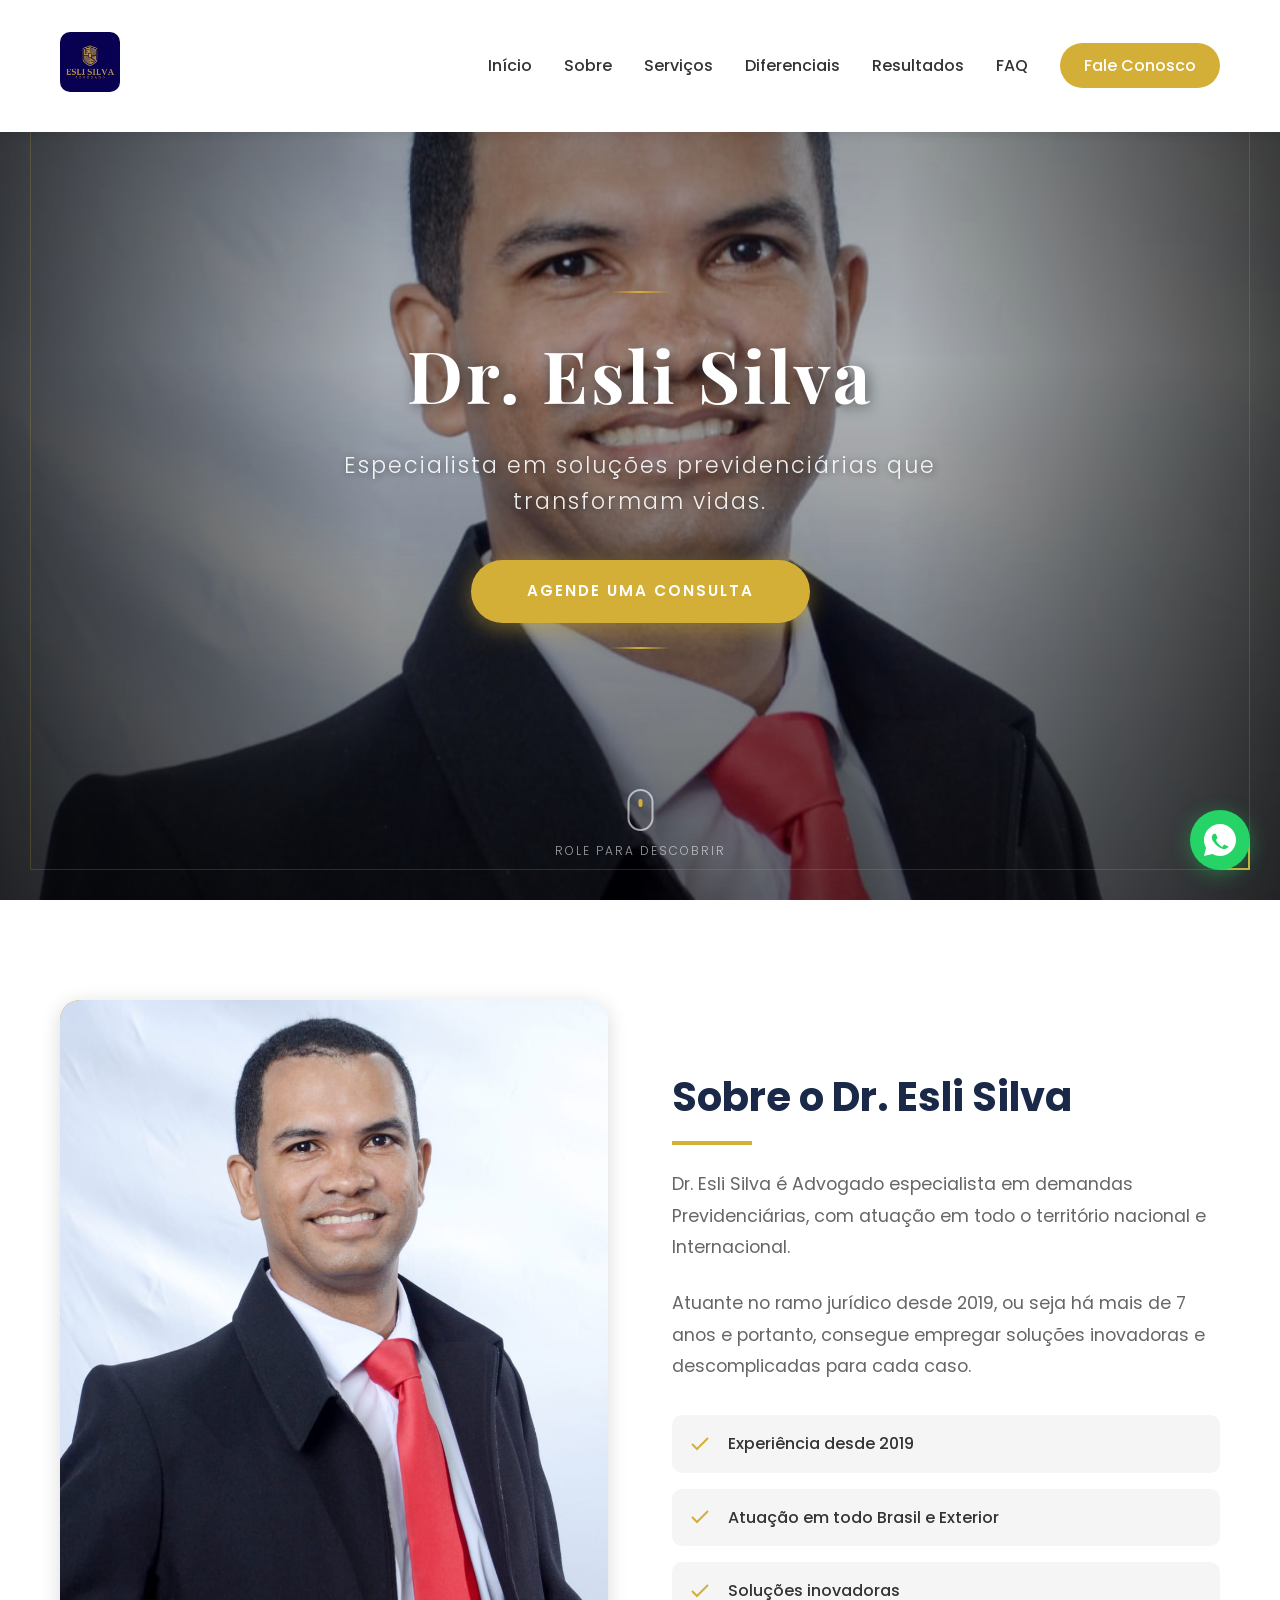
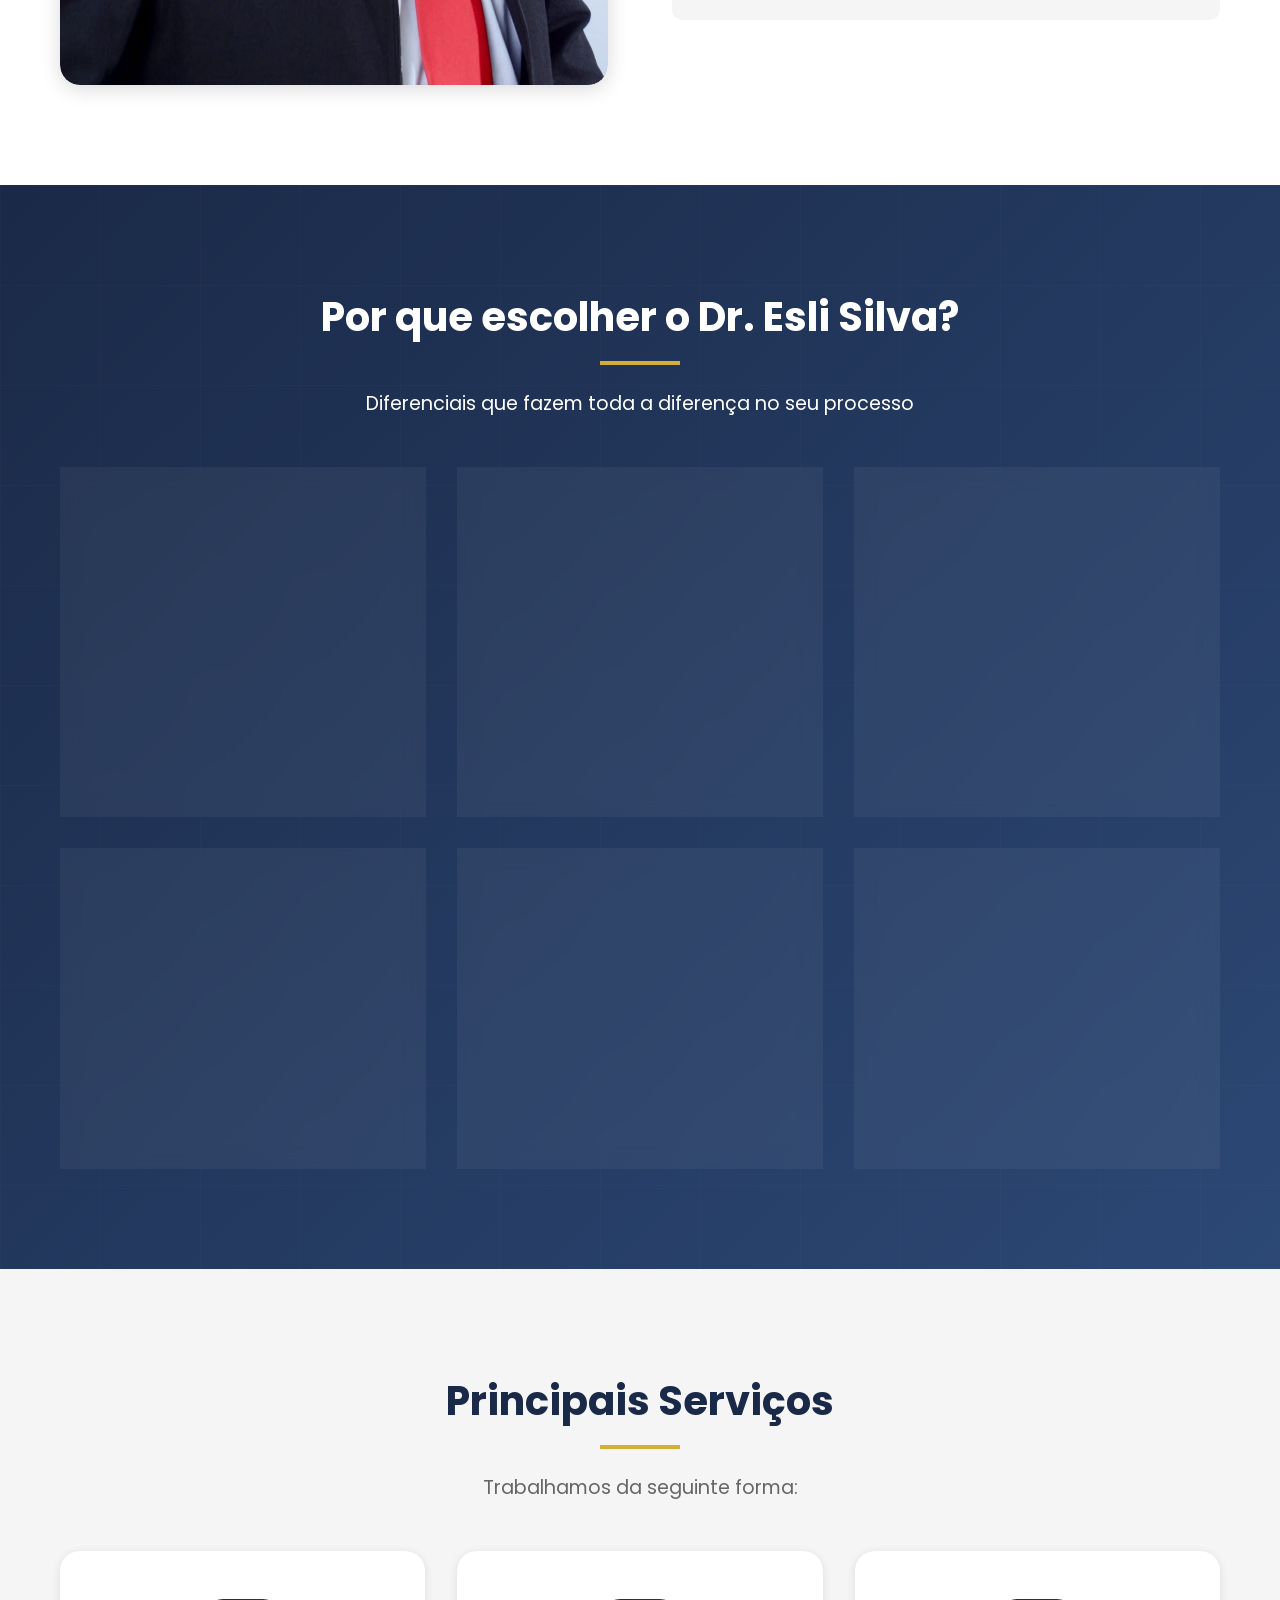
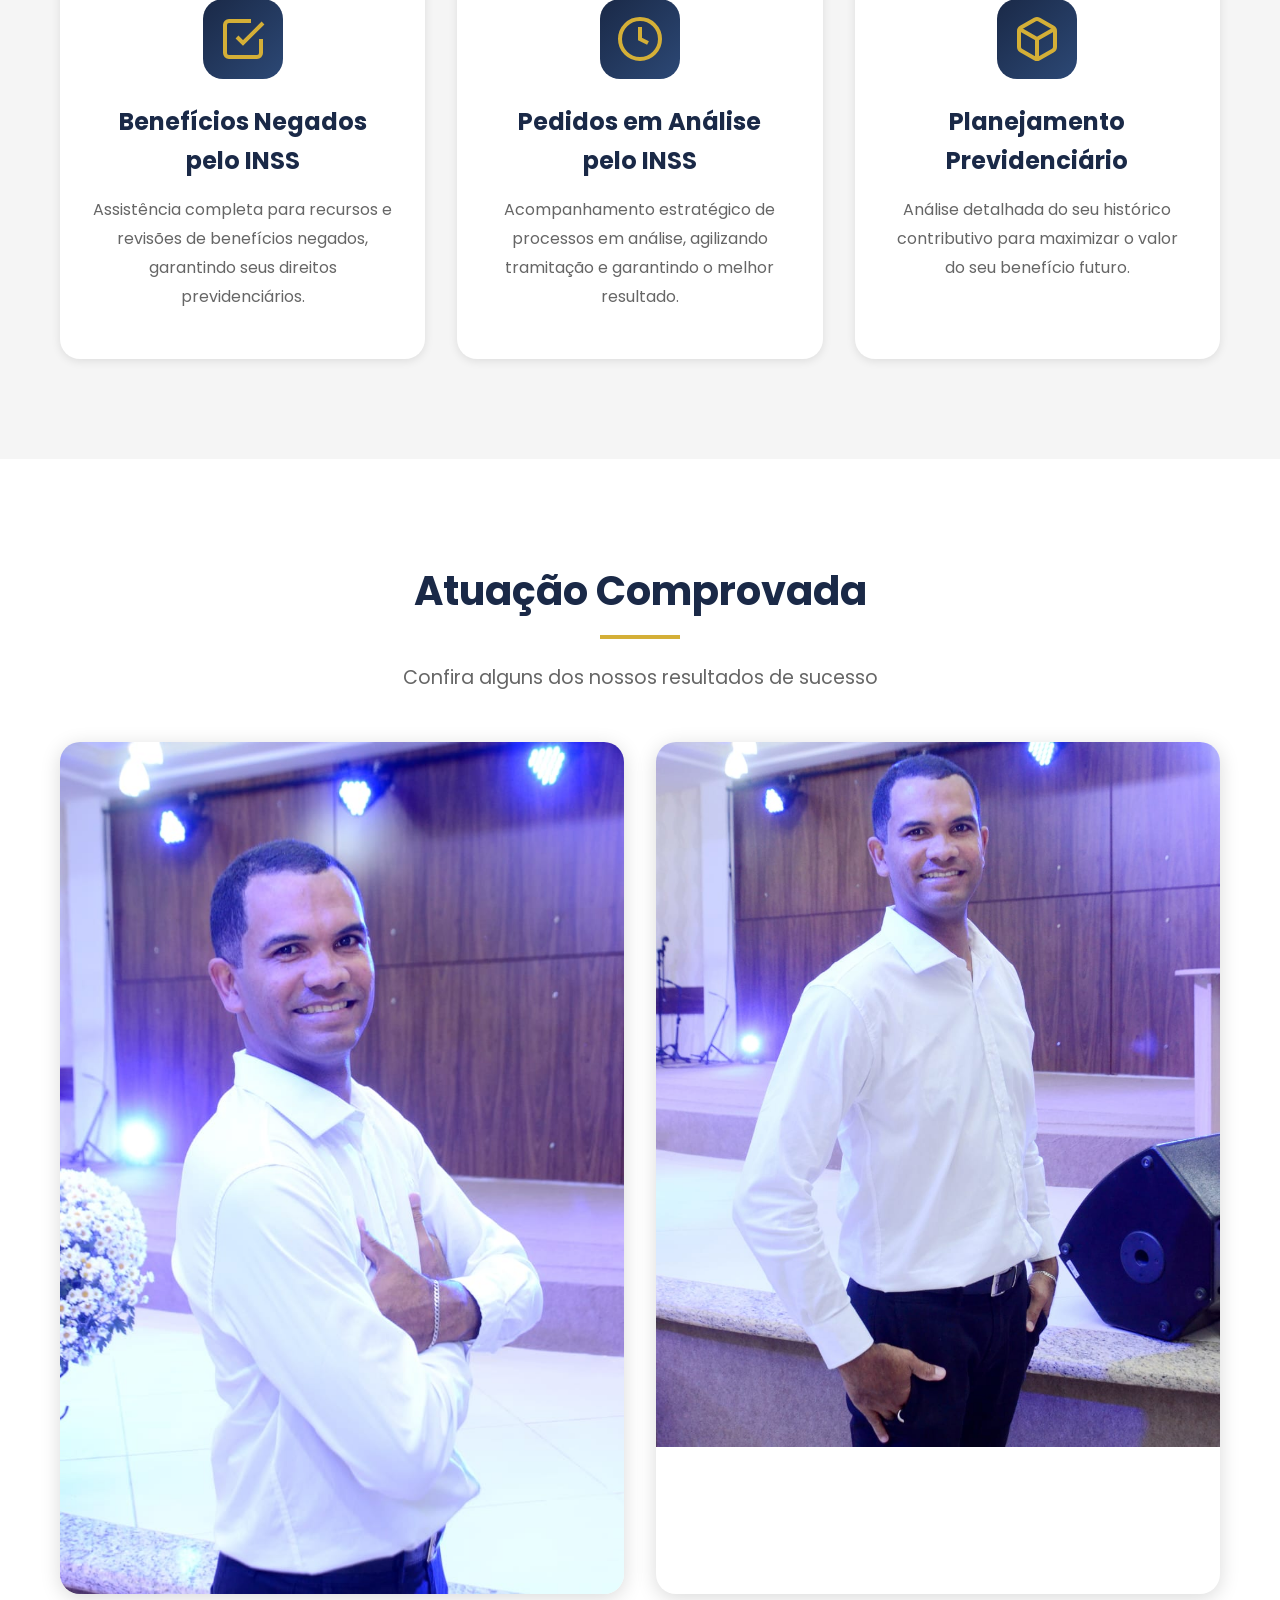
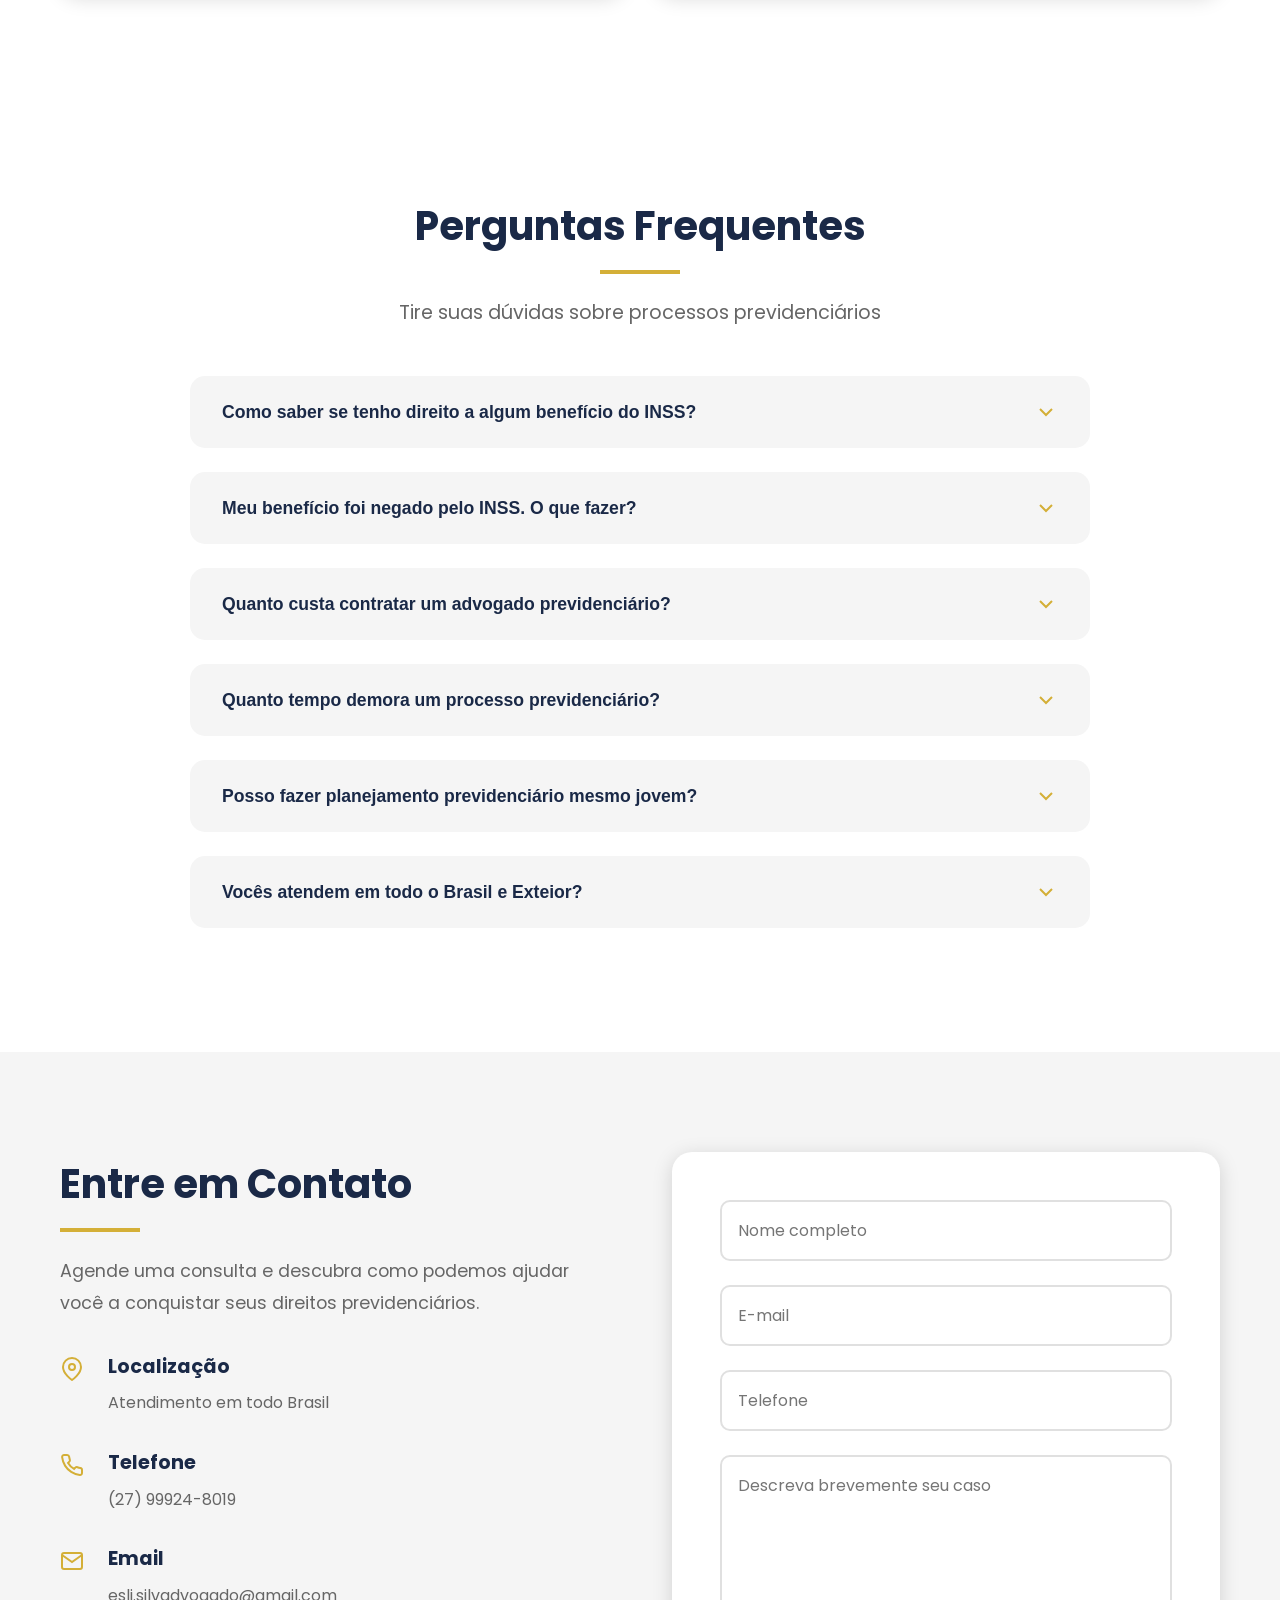
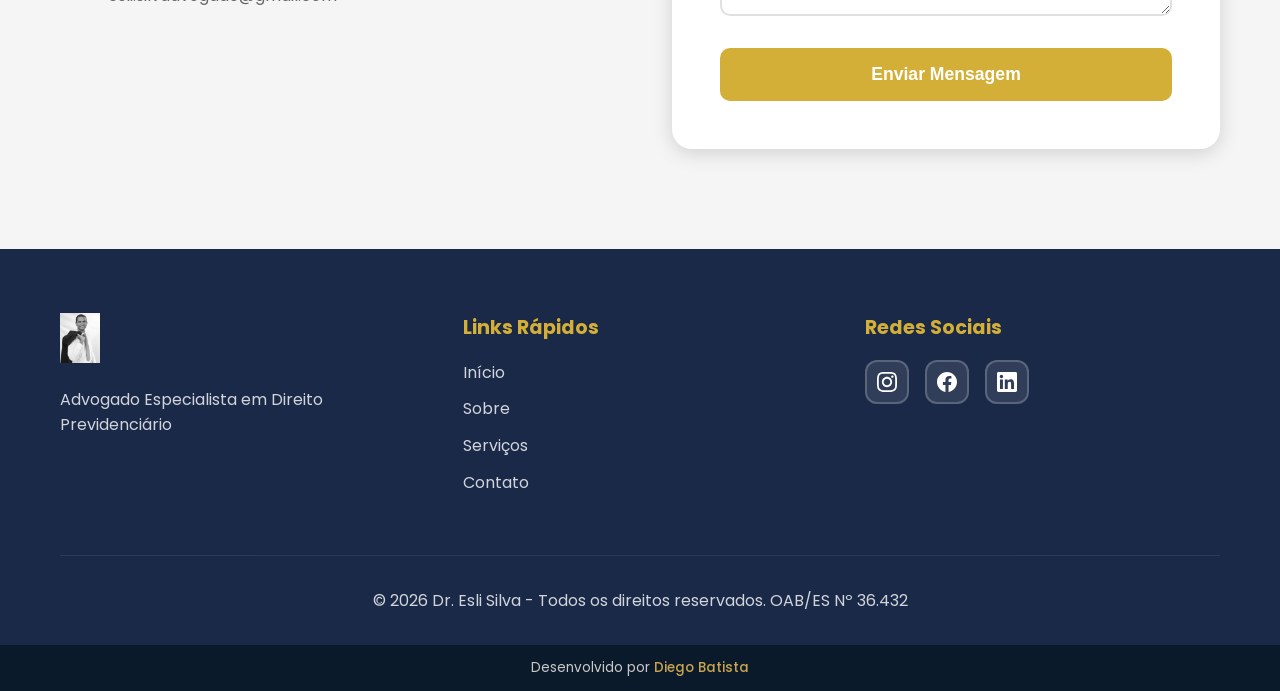
==== commit 420acd65: "Atualização de Efeitos" ====
--- a/index.html
+++ b/index.html
@@ -83,7 +83,7 @@
             <h1 class="hero-name">Dr. Esli Silva</h1>
             
             <!-- Profissão -->
-            <p class="hero-profession">Levando soluções previdenciárias que transformam vidas.</p>
+            <p class="hero-profession">Especialista em soluções previdenciárias que transformam vidas.</p>
             
             <!-- Botão CTA -->
             <a href="#contato" class="btn-hero-cta">
--- a/index.css
+++ b/index.css
@@ -1786,9 +1786,13 @@
         letter-spacing: 1px;
     }
 
-    /* Menos partículas em mobile para performance */
-    .particle:nth-child(n+15) {
-        display: none;
+    /* Desativar partículas completamente em mobile */
+    .hero-particles {
+        display: none !important;
+    }
+    
+    .particle {
+        display: none !important;
     }
 
     .hero-title {
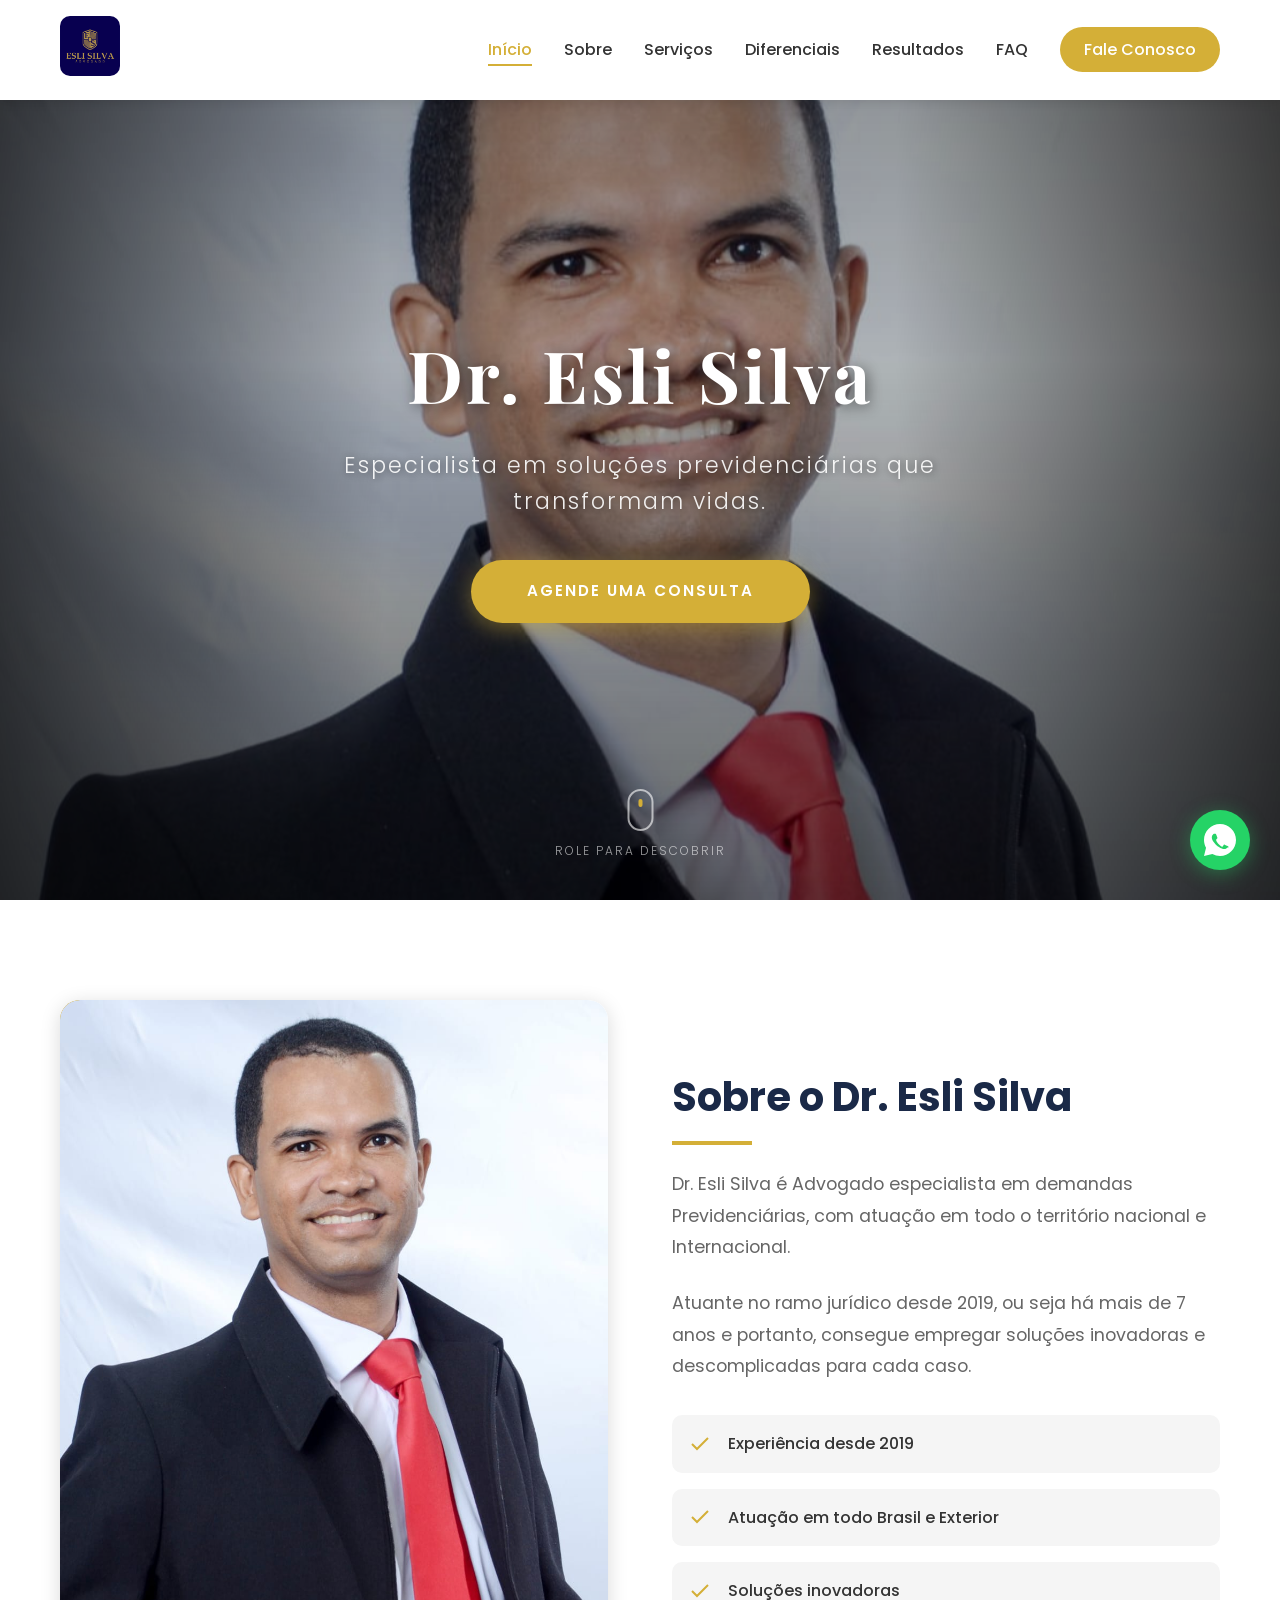
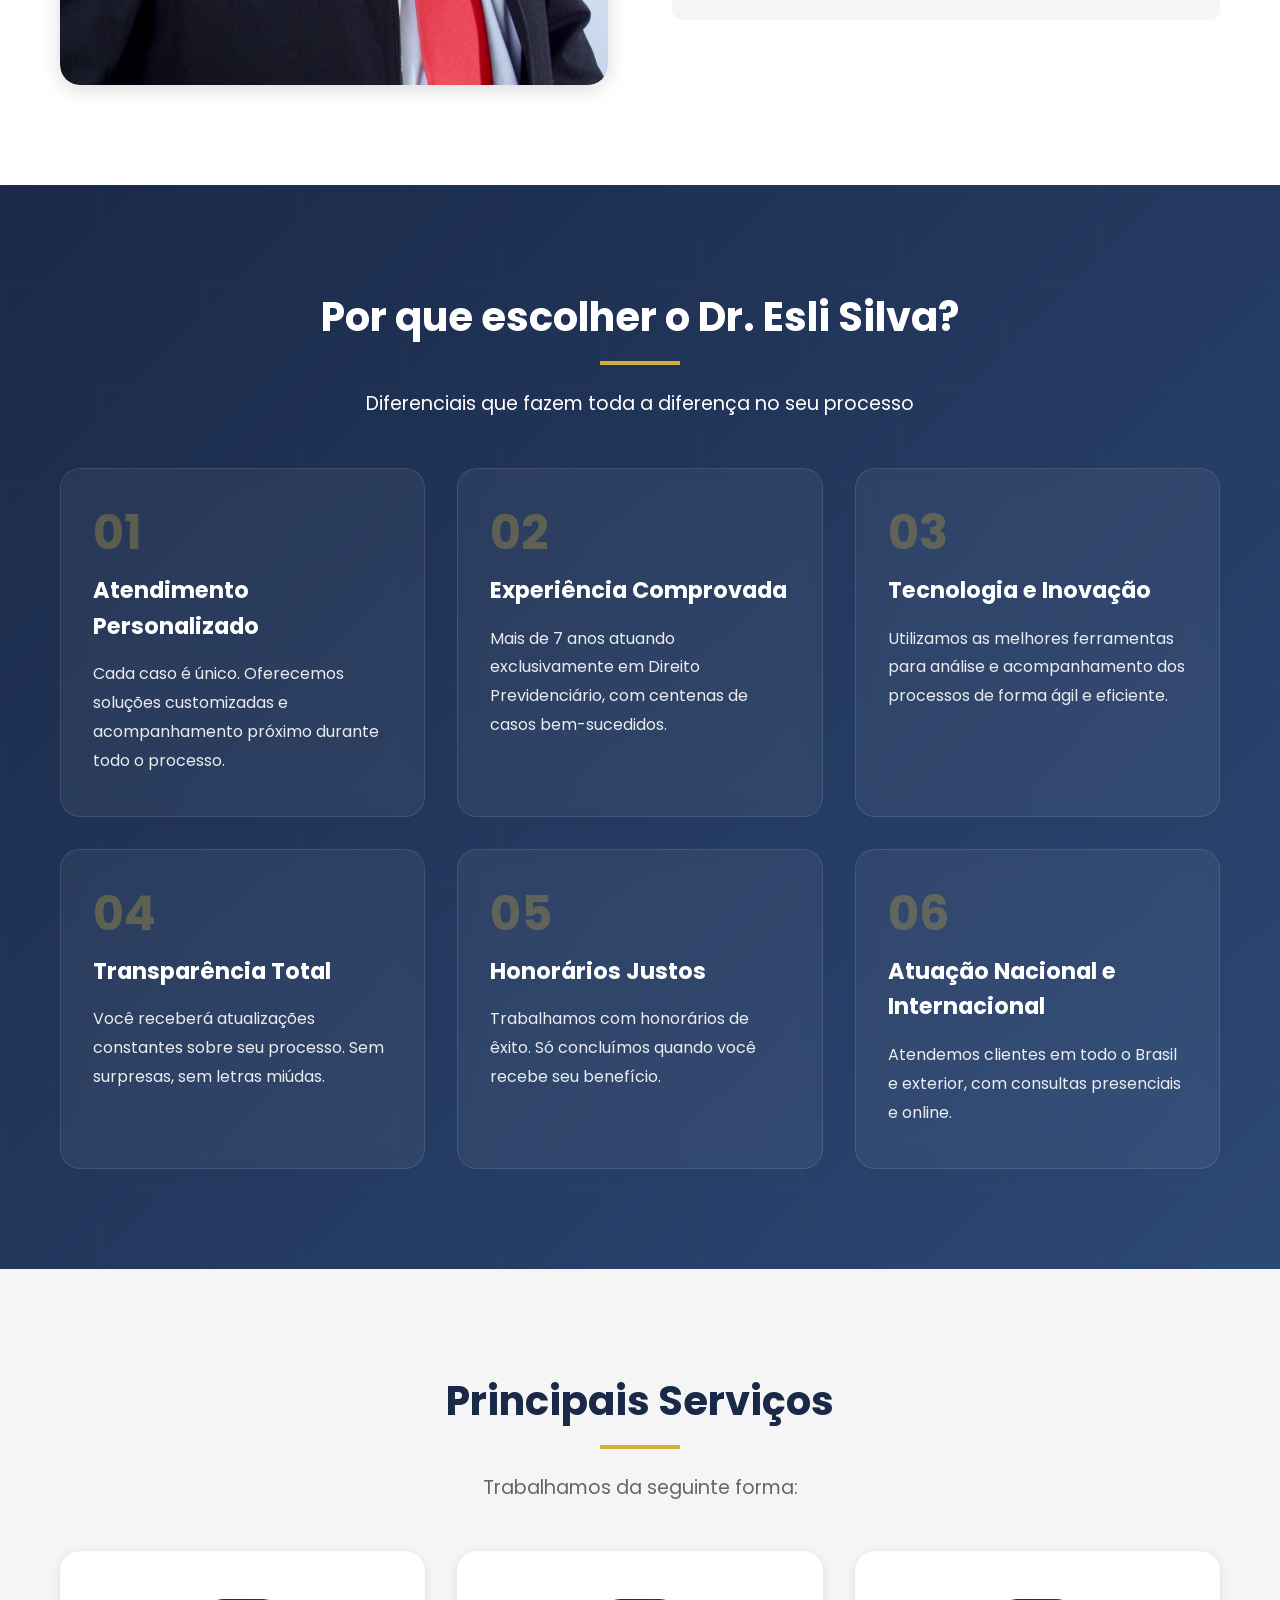
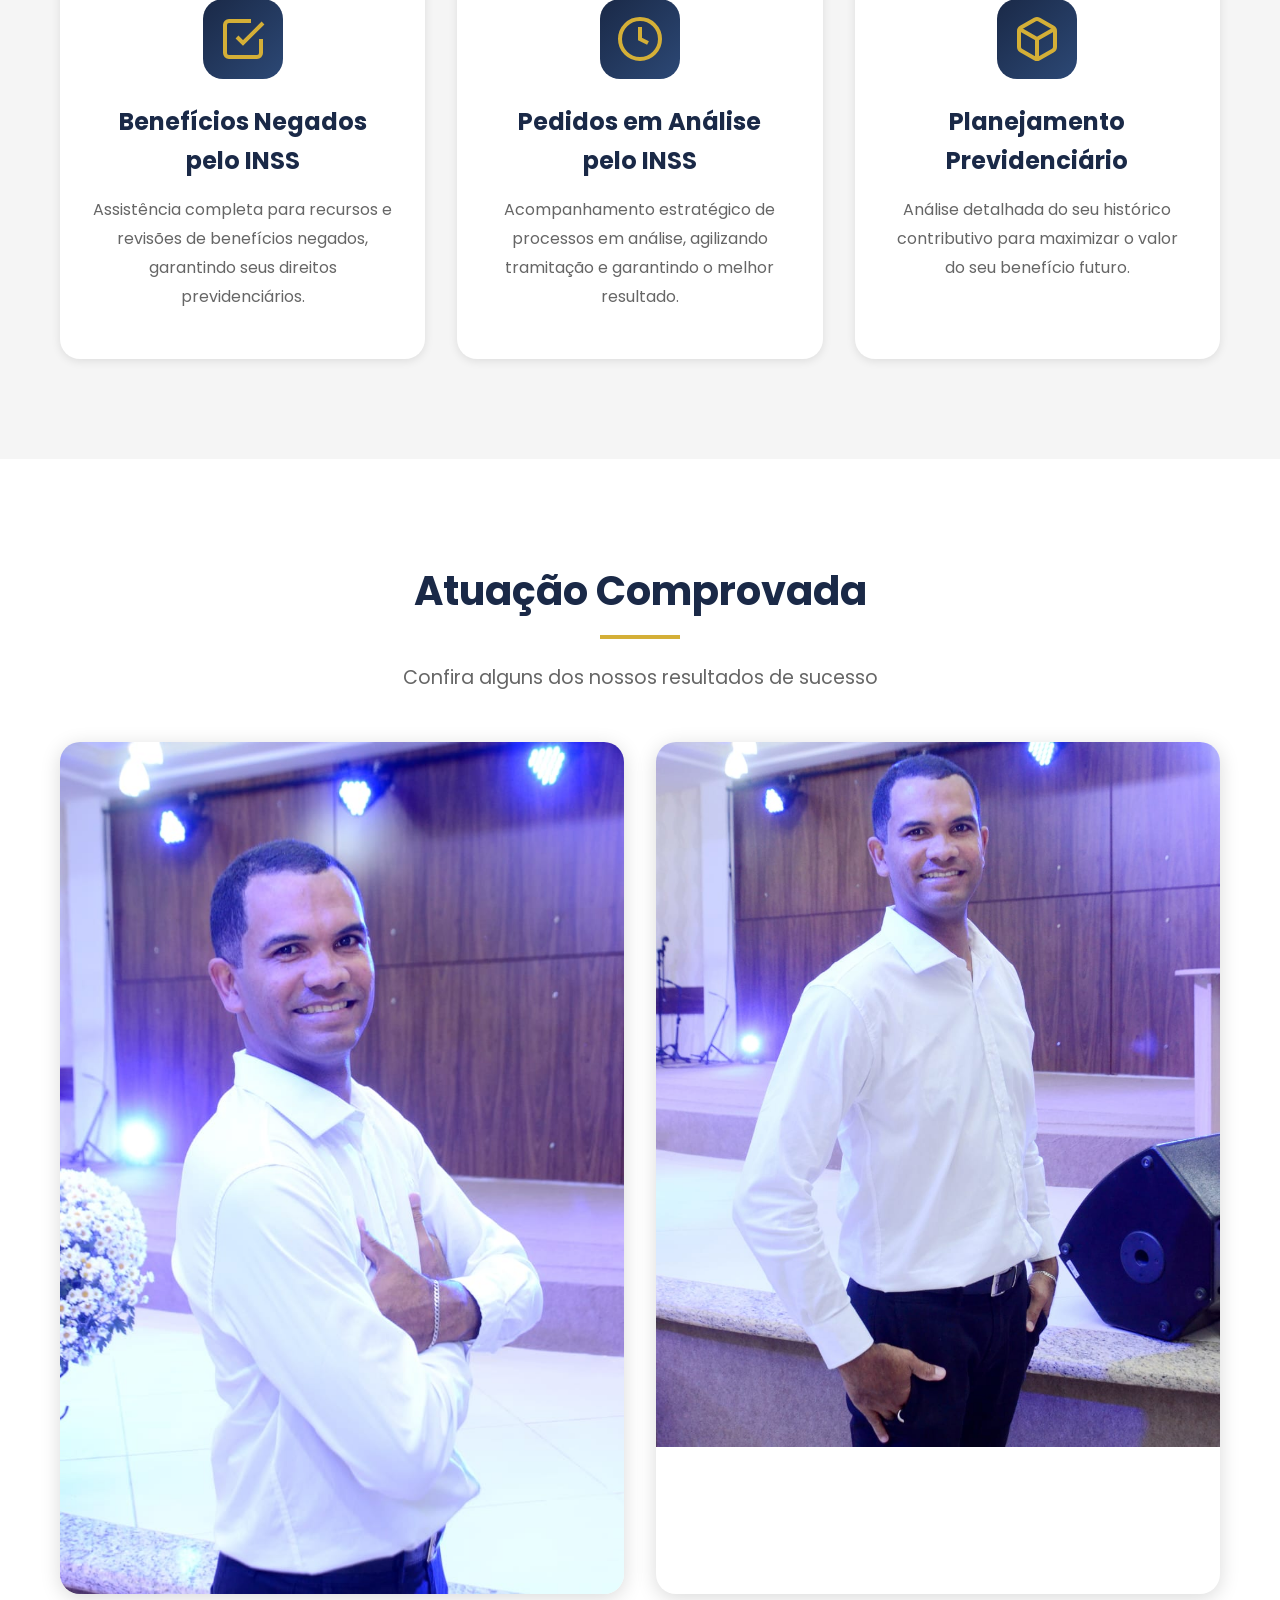
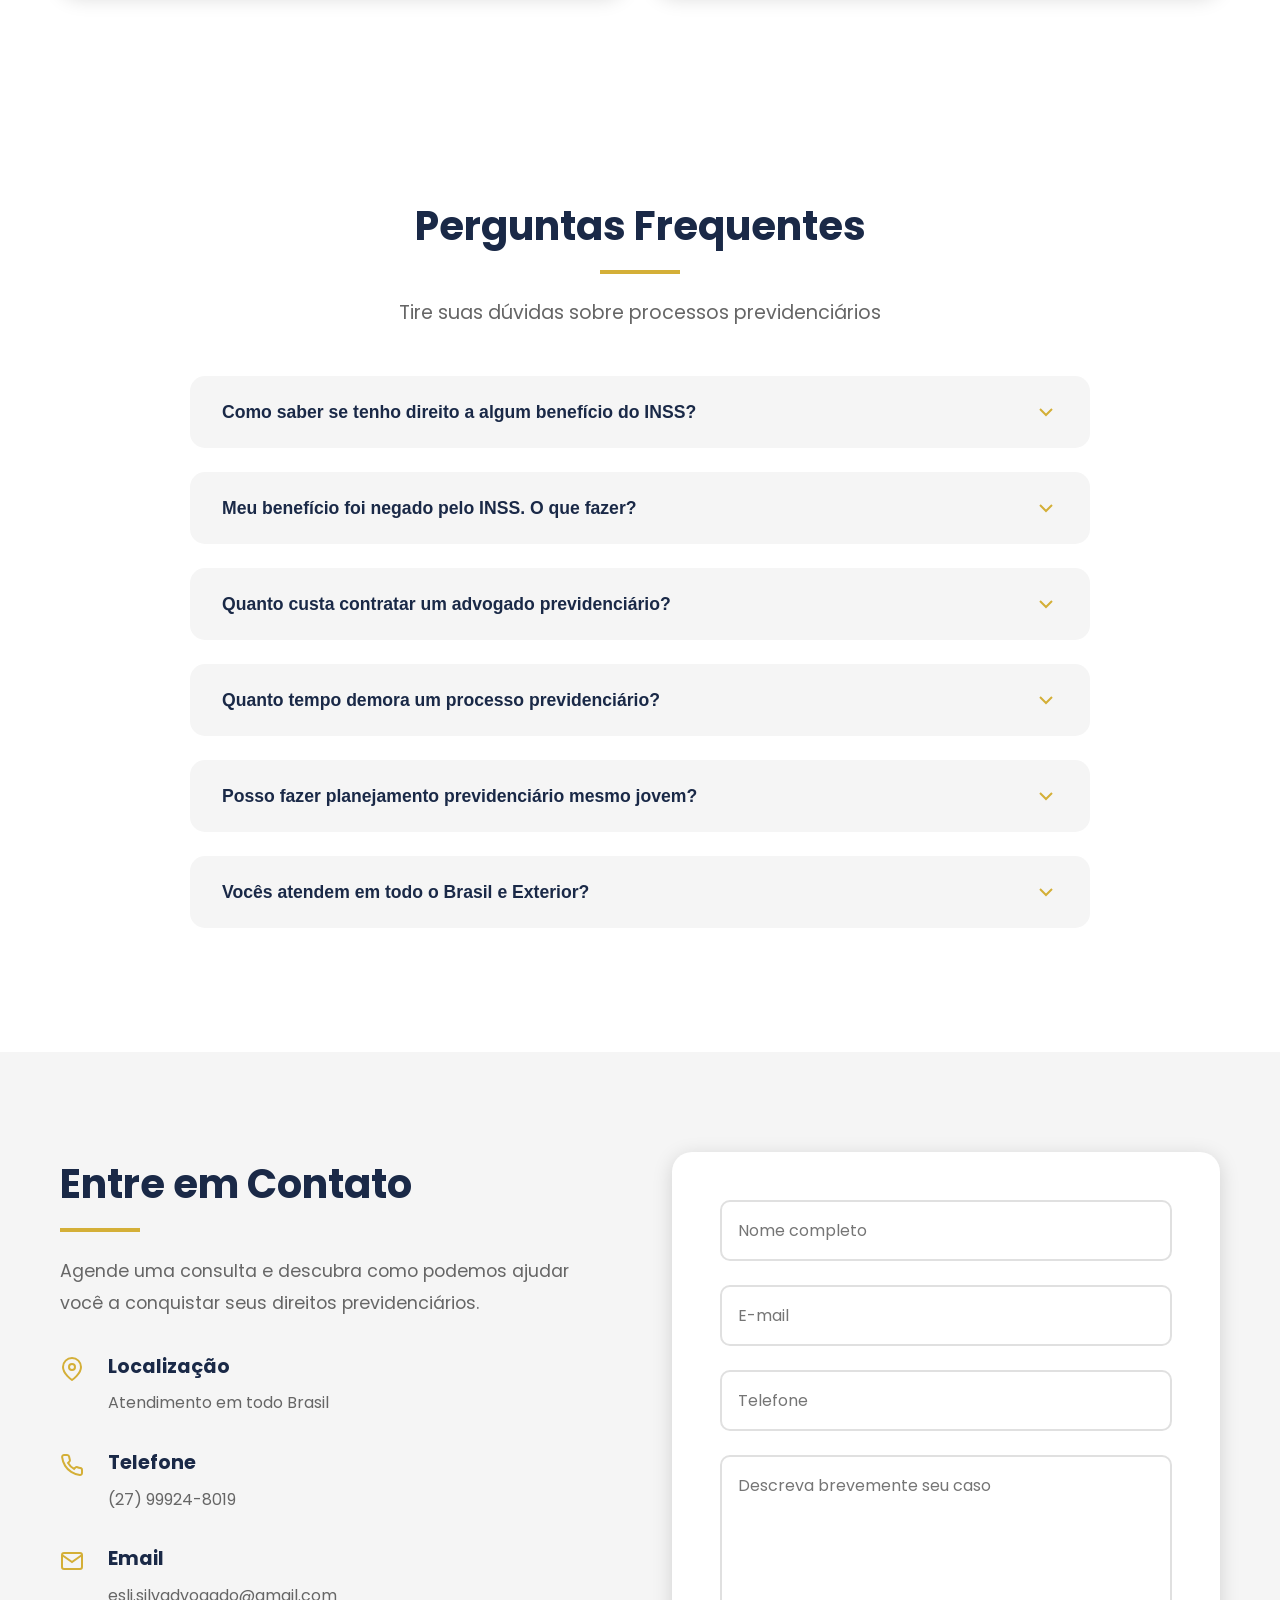
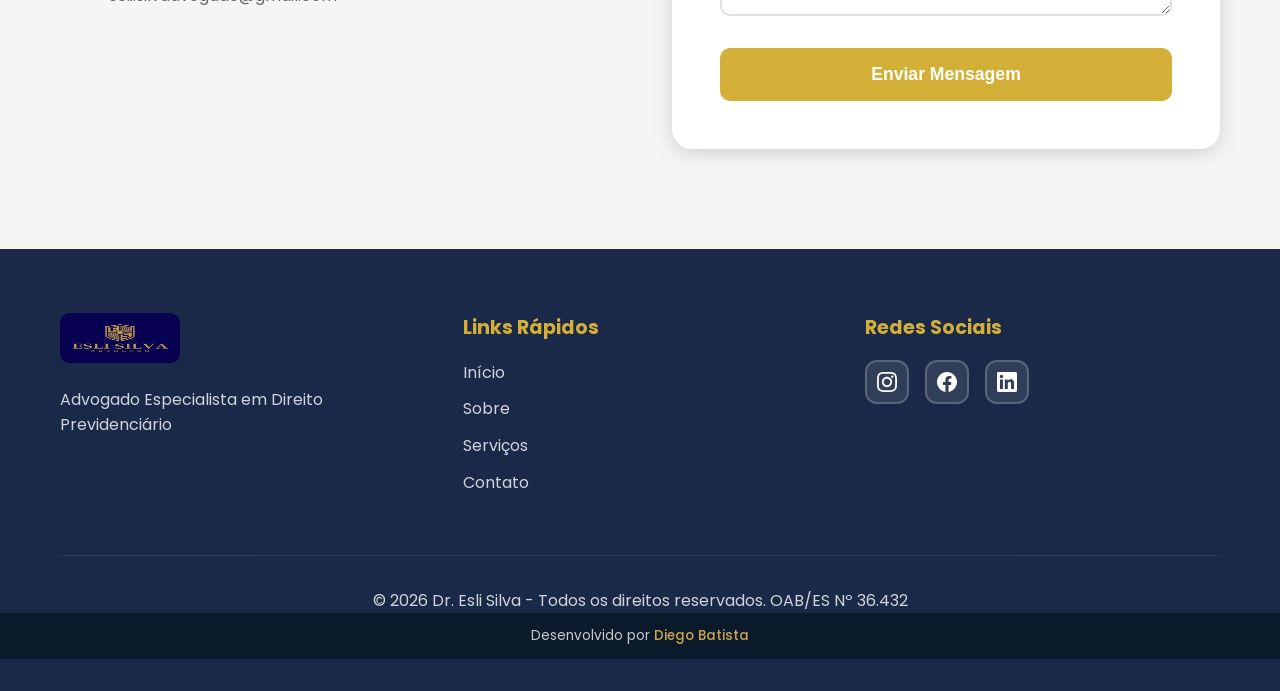
==== commit f747715f: "Auditoria técnica completa + elevação a nível portfólio Correções de acessibilidade (WCAG 2.1 AA): -" ====
--- a/index.html
+++ b/index.html
@@ -11,34 +11,85 @@
     <!-- SEO Meta Tags -->
     <title>Dr. Esli Silva - Advogado Previdenciário | Especialista em INSS</title>
     <meta name="description" content="Dr. Esli Silva - Advogado especialista em Direito Previdenciário com mais de 7 anos de experiência. Atendimento em todo Brasil. Benefícios negados, revisões e planejamento previdenciário.">
-    <meta name="keywords" content="advogado previdenciário, INSS, benefícios previdenciários, aposentadoria, revisão INSS, benefícios negados, planejamento previdenciário">
     <meta name="author" content="Dr. Esli Silva">
     <meta name="robots" content="index, follow">
-    
+    <link rel="canonical" href="https://eslisilvaadvocacia.com.br/">
+
     <!-- Open Graph / Facebook -->
     <meta property="og:type" content="website">
+    <meta property="og:url" content="https://eslisilvaadvocacia.com.br/">
     <meta property="og:title" content="Dr. Esli Silva - Advogado Previdenciário">
     <meta property="og:description" content="Especialista em demandas previdenciárias com atuação em todo território nacional. Mais de 7 anos de experiência.">
-    <meta property="og:image" content="img/logo.png">
-    
+    <meta property="og:image" content="https://eslisilvaadvocacia.com.br/img/logo.png">
+
     <!-- Twitter -->
     <meta name="twitter:card" content="summary_large_image">
     <meta name="twitter:title" content="Dr. Esli Silva - Advogado Previdenciário">
     <meta name="twitter:description" content="Especialista em demandas previdenciárias com atuação em todo território nacional.">
-    
+    <meta name="twitter:image" content="https://eslisilvaadvocacia.com.br/img/logo.png">
+
     <!-- Favicon -->
     <link rel="icon" type="image/png" href="img/logo.png">
-    
-    <link rel="stylesheet" href="index.css">
+    <link rel="apple-touch-icon" href="img/logo.png">
+
+    <link rel="dns-prefetch" href="https://fonts.googleapis.com">
+    <link rel="dns-prefetch" href="https://fonts.gstatic.com">
     <link rel="preconnect" href="https://fonts.googleapis.com">
     <link rel="preconnect" href="https://fonts.gstatic.com" crossorigin>
+    <link rel="preload" as="image" href="img/perfil.jpeg">
+    <link rel="stylesheet" href="index.css">
     <link href="https://fonts.googleapis.com/css2?family=Poppins:wght@300;400;500;600;700&family=Playfair+Display:wght@400;500;600;700&display=swap" rel="stylesheet">
+
+    <!-- Dados Estruturados (Schema.org) -->
+    <script type="application/ld+json">
+    {
+      "@context": "https://schema.org",
+      "@graph": [
+        {
+          "@type": "LegalService",
+          "@id": "https://eslisilvaadvocacia.com.br/#organization",
+          "name": "Esli Silva Advocacia",
+          "url": "https://eslisilvaadvocacia.com.br",
+          "telephone": "+5527999248019",
+          "email": "esli.silvadvogado@gmail.com",
+          "description": "Escritório de advocacia especializado em Direito Previdenciário, com atendimento presencial e online em todo o Brasil.",
+          "areaServed": { "@type": "Country", "name": "Brasil" },
+          "hasOfferCatalog": {
+            "@type": "OfferCatalog",
+            "name": "Serviços Previdenciários",
+            "itemListElement": [
+              { "@type": "Offer", "itemOffered": { "@type": "Service", "name": "Recursos e revisões de benefícios negados pelo INSS" } },
+              { "@type": "Offer", "itemOffered": { "@type": "Service", "name": "Acompanhamento de pedidos em análise pelo INSS" } },
+              { "@type": "Offer", "itemOffered": { "@type": "Service", "name": "Planejamento Previdenciário" } }
+            ]
+          },
+          "sameAs": [
+            "https://www.instagram.com/eslisilva_adv/",
+            "https://www.facebook.com/esli.silva.18",
+            "https://www.linkedin.com/in/esli-silva-09947b246/"
+          ]
+        },
+        {
+          "@type": "Person",
+          "@id": "https://eslisilvaadvocacia.com.br/#pessoa",
+          "name": "Esli Silva",
+          "honorificPrefix": "Dr.",
+          "jobTitle": "Advogado Previdenciário",
+          "description": "Advogado especialista em Direito Previdenciário com mais de 7 anos de experiência. OAB/ES nº 36.432.",
+          "worksFor": { "@id": "https://eslisilvaadvocacia.com.br/#organization" },
+          "sameAs": ["https://www.linkedin.com/in/esli-silva-09947b246/"]
+        }
+      ]
+    }
+    </script>
 </head>
 <body>
+    <a href="#conteudo-principal" class="skip-link">Pular para o conteúdo principal</a>
+
     <!-- Header/Navegação -->
     <header class="header">
         <div class="container">
-            <nav class="navbar">
+            <nav class="navbar" aria-label="Navegação principal">
                 <div class="logo">
                     <img src="img/logo.png" alt="Dr. Esli Silva - Advogado">
                 </div>
@@ -51,20 +102,22 @@
                     <li><a href="#faq">FAQ</a></li>
                     <li><a href="#contato" class="btn-contato">Fale Conosco</a></li>
                 </ul>
-                <div class="menu-toggle">
+                <button class="menu-toggle" aria-label="Abrir menu de navegação" aria-expanded="false">
                     <span></span>
                     <span></span>
                     <span></span>
-                </div>
+                </button>
             </nav>
         </div>
     </header>
+
+    <main id="conteudo-principal">
 
     <!-- Hero Section -->
     <section id="home" class="hero">
         <!-- Fundo com imagem do perfil (nítida) -->
         <div class="hero-background">
-            <img src="img/perfil.jpeg" alt="" class="hero-bg-image">
+            <img src="img/perfil.jpeg" alt="" class="hero-bg-image" width="1024" height="1280">
         </div>
         <div class="hero-overlay"></div>
         
@@ -109,7 +162,7 @@
         <div class="container">
             <div class="sobre-content">
                 <div class="sobre-image">
-                    <img src="img/perfil.jpeg" alt="Dr. Esli Silva">
+                    <img src="img/perfil.jpeg" alt="Dr. Esli Silva" loading="lazy" width="1024" height="1280">
                 </div>
                 <div class="sobre-text">
                     <h2 class="section-title">Sobre o Dr. Esli Silva</h2>
@@ -173,11 +226,11 @@
                 <div class="diferencial-item">
                     <div class="diferencial-number">05</div>
                     <h3>Honorários Justos</h3>
-                    <p>Trabalhamos com honorários de êxito. Só concluimos quando você recebe seu benefício.</p>
+                    <p>Trabalhamos com honorários de êxito. Só concluímos quando você recebe seu benefício.</p>
                 </div>
                 <div class="diferencial-item">
                     <div class="diferencial-number">06</div>
-                    <h3>Atuação Nacional e  Internacional</h3>
+                    <h3>Atuação Nacional e Internacional</h3>
                     <p>Atendemos clientes em todo o Brasil e exterior, com consultas presenciais e online.</p>
                 </div>
             </div>
@@ -240,11 +293,10 @@
             <p class="section-subtitle">Confira alguns dos nossos resultados de sucesso</p>
             <div class="provas-grid">
                 <div class="prova-card">
-                    <img src="img/prova-social-1.jpeg" alt="Prova Social 1">
+                    <img src="img/prova-social-1.jpeg" alt="Resultado favorável obtido pelo Dr. Esli Silva para cliente previdenciário" loading="lazy" width="816" height="1232">
                 </div>
                 <div class="prova-card">
-                    <img src="img/prova-social-2.jpeg" alt="Prova Social 2">
-                </div>
+                    <img src="img/prova-social-2.jpeg" alt="Decisão judicial de benefício conquistado pelo Dr. Esli Silva" loading="lazy" width="1024" height="1280">
                 </div>
             </div>
         </div>
@@ -257,73 +309,73 @@
             <p class="section-subtitle">Tire suas dúvidas sobre processos previdenciários</p>
             <div class="faq-container">
                 <div class="faq-item">
-                    <button class="faq-question">
+                    <button class="faq-question" aria-expanded="false" aria-controls="faq-1" id="faq-btn-1">
                         <span>Como saber se tenho direito a algum benefício do INSS?</span>
-                        <svg class="faq-icon" width="24" height="24" viewBox="0 0 24 24" fill="none" stroke="currentColor" stroke-width="2">
+                        <svg class="faq-icon" width="24" height="24" viewBox="0 0 24 24" fill="none" stroke="currentColor" stroke-width="2" aria-hidden="true">
                             <polyline points="6 9 12 15 18 9"></polyline>
                         </svg>
                     </button>
-                    <div class="faq-answer">
+                    <div class="faq-answer" id="faq-1" role="region" aria-labelledby="faq-btn-1">
                         <p>Para saber se você tem direito a um benefício previdenciário, é necessário analisar seu histórico de contribuições, sua idade e sua condição de saúde. Agende uma consulta e faremos uma análise completa do seu caso.</p>
                     </div>
                 </div>
 
                 <div class="faq-item">
-                    <button class="faq-question">
+                    <button class="faq-question" aria-expanded="false" aria-controls="faq-2" id="faq-btn-2">
                         <span>Meu benefício foi negado pelo INSS. O que fazer?</span>
-                        <svg class="faq-icon" width="24" height="24" viewBox="0 0 24 24" fill="none" stroke="currentColor" stroke-width="2">
+                        <svg class="faq-icon" width="24" height="24" viewBox="0 0 24 24" fill="none" stroke="currentColor" stroke-width="2" aria-hidden="true">
                             <polyline points="6 9 12 15 18 9"></polyline>
                         </svg>
                     </button>
-                    <div class="faq-answer">
+                    <div class="faq-answer" id="faq-2" role="region" aria-labelledby="faq-btn-2">
                         <p>Se seu benefício foi negado, você tem o direito de recorrer da decisão. Podemos analisar os motivos da negativa e buscar reverter essa decisão através de recursos administrativos ou ação judicial.</p>
                     </div>
                 </div>
 
                 <div class="faq-item">
-                    <button class="faq-question">
+                    <button class="faq-question" aria-expanded="false" aria-controls="faq-3" id="faq-btn-3">
                         <span>Quanto custa contratar um advogado previdenciário?</span>
-                        <svg class="faq-icon" width="24" height="24" viewBox="0 0 24 24" fill="none" stroke="currentColor" stroke-width="2">
+                        <svg class="faq-icon" width="24" height="24" viewBox="0 0 24 24" fill="none" stroke="currentColor" stroke-width="2" aria-hidden="true">
                             <polyline points="6 9 12 15 18 9"></polyline>
                         </svg>
                     </button>
-                    <div class="faq-answer">
+                    <div class="faq-answer" id="faq-3" role="region" aria-labelledby="faq-btn-3">
                         <p>Trabalhamos com honorários de êxito, ou seja, você só paga se ganhar o processo. O valor é um percentual sobre o benefício recebido, conforme estabelecido em contrato. A primeira consulta é gratuita!</p>
                     </div>
                 </div>
 
                 <div class="faq-item">
-                    <button class="faq-question">
+                    <button class="faq-question" aria-expanded="false" aria-controls="faq-4" id="faq-btn-4">
                         <span>Quanto tempo demora um processo previdenciário?</span>
-                        <svg class="faq-icon" width="24" height="24" viewBox="0 0 24 24" fill="none" stroke="currentColor" stroke-width="2">
+                        <svg class="faq-icon" width="24" height="24" viewBox="0 0 24 24" fill="none" stroke="currentColor" stroke-width="2" aria-hidden="true">
                             <polyline points="6 9 12 15 18 9"></polyline>
                         </svg>
                     </button>
-                    <div class="faq-answer">
+                    <div class="faq-answer" id="faq-4" role="region" aria-labelledby="faq-btn-4">
                         <p>O tempo varia dependendo da complexidade do caso e da via escolhida (administrativa ou judicial). Processos administrativos podem levar de 3 a 6 meses, enquanto processos judiciais podem levar de 1 a 3 anos. Trabalhamos para agilizar ao máximo seu processo.</p>
                     </div>
                 </div>
 
                 <div class="faq-item">
-                    <button class="faq-question">
+                    <button class="faq-question" aria-expanded="false" aria-controls="faq-5" id="faq-btn-5">
                         <span>Posso fazer planejamento previdenciário mesmo jovem?</span>
-                        <svg class="faq-icon" width="24" height="24" viewBox="0 0 24 24" fill="none" stroke="currentColor" stroke-width="2">
+                        <svg class="faq-icon" width="24" height="24" viewBox="0 0 24 24" fill="none" stroke="currentColor" stroke-width="2" aria-hidden="true">
                             <polyline points="6 9 12 15 18 9"></polyline>
                         </svg>
                     </button>
-                    <div class="faq-answer">
+                    <div class="faq-answer" id="faq-5" role="region" aria-labelledby="faq-btn-5">
                         <p>Sim! O planejamento previdenciário é recomendado em qualquer idade. Quanto antes você começar, melhores serão as estratégias para maximizar o valor do seu benefício futuro e garantir uma aposentadoria tranquila.</p>
                     </div>
                 </div>
 
                 <div class="faq-item">
-                    <button class="faq-question">
-                        <span>Vocês atendem em todo o Brasil e Exteior?</span>
-                        <svg class="faq-icon" width="24" height="24" viewBox="0 0 24 24" fill="none" stroke="currentColor" stroke-width="2">
+                    <button class="faq-question" aria-expanded="false" aria-controls="faq-6" id="faq-btn-6">
+                        <span>Vocês atendem em todo o Brasil e Exterior?</span>
+                        <svg class="faq-icon" width="24" height="24" viewBox="0 0 24 24" fill="none" stroke="currentColor" stroke-width="2" aria-hidden="true">
                             <polyline points="6 9 12 15 18 9"></polyline>
                         </svg>
                     </button>
-                    <div class="faq-answer">
+                    <div class="faq-answer" id="faq-6" role="region" aria-labelledby="faq-btn-6">
                         <p>Sim! Atendemos clientes em todo território nacional e Internacional. Oferecemos consultas presenciais e online, adaptando-nos às suas necessidades e localização.</p>
                     </div>
                 </div>
@@ -375,16 +427,20 @@
                 <div class="contato-form">
                     <form id="contact-form">
                         <div class="form-group">
-                            <input type="text" name="nome" placeholder="Nome completo" required>
+                            <label for="nome" class="sr-only">Nome completo</label>
+                            <input type="text" id="nome" name="nome" placeholder="Nome completo" required autocomplete="name">
                         </div>
                         <div class="form-group">
-                            <input type="email" name="email" placeholder="E-mail" required>
+                            <label for="email" class="sr-only">E-mail</label>
+                            <input type="email" id="email" name="email" placeholder="E-mail" required autocomplete="email">
                         </div>
                         <div class="form-group">
-                            <input type="tel" name="telefone" placeholder="Telefone" required>
+                            <label for="telefone" class="sr-only">Telefone</label>
+                            <input type="tel" id="telefone" name="telefone" placeholder="Telefone" required autocomplete="tel">
                         </div>
                         <div class="form-group">
-                            <textarea name="mensagem" rows="5" placeholder="Descreva brevemente seu caso" required></textarea>
+                            <label for="mensagem" class="sr-only">Descreva seu caso</label>
+                            <textarea id="mensagem" name="mensagem" rows="5" placeholder="Descreva brevemente seu caso" required></textarea>
                         </div>
                         <button type="submit" class="btn-submit">Enviar Mensagem</button>
                     </form>
@@ -393,15 +449,17 @@
         </div>
     </section>
 
+    </main>
+
     <!-- Footer -->
     <footer class="footer">
         <div class="container">
             <div class="footer-content">
                 <div class="footer-logo">
-                    <img src="img/sobre.jpeg" alt="Dr. Esli Silva">
+                    <img src="img/logo.png" alt="Dr. Esli Silva - Advogado" width="120" height="120">
                     <p>Advogado Especialista em Direito Previdenciário</p>
                 </div>
-                <div class="footer-links">
+                <nav class="footer-links" aria-label="Navegação do rodapé">
                     <h4>Links Rápidos</h4>
                     <ul>
                         <li><a href="#home">Início</a></li>
@@ -409,22 +467,22 @@
                         <li><a href="#servicos">Serviços</a></li>
                         <li><a href="#contato">Contato</a></li>
                     </ul>
-                </div>
+                </nav>
                 <div class="footer-social">
                     <h4>Redes Sociais</h4>
                     <div class="social-icons">
-                        <a href="https://www.instagram.com/eslisilva_adv/" aria-label="Instagram" class="social-instagram">
-                            <svg width="20" height="20" viewBox="0 0 24 24" fill="currentColor">
+                        <a href="https://www.instagram.com/eslisilva_adv/" aria-label="Instagram" class="social-instagram" target="_blank" rel="noopener noreferrer">
+                            <svg width="20" height="20" viewBox="0 0 24 24" fill="currentColor" aria-hidden="true">
                                 <path d="M12 2.163c3.204 0 3.584.012 4.85.07 3.252.148 4.771 1.691 4.919 4.919.058 1.265.069 1.645.069 4.849 0 3.205-.012 3.584-.069 4.849-.149 3.225-1.664 4.771-4.919 4.919-1.266.058-1.644.07-4.85.07-3.204 0-3.584-.012-4.849-.07-3.26-.149-4.771-1.699-4.919-4.92-.058-1.265-.07-1.644-.07-4.849 0-3.204.013-3.583.07-4.849.149-3.227 1.664-4.771 4.919-4.919 1.266-.057 1.645-.069 4.849-.069zm0-2.163c-3.259 0-3.667.014-4.947.072-4.358.2-6.78 2.618-6.98 6.98-.059 1.281-.073 1.689-.073 4.948 0 3.259.014 3.668.072 4.948.2 4.358 2.618 6.78 6.98 6.98 1.281.058 1.689.072 4.948.072 3.259 0 3.668-.014 4.948-.072 4.354-.2 6.782-2.618 6.979-6.98.059-1.28.073-1.689.073-4.948 0-3.259-.014-3.667-.072-4.947-.196-4.354-2.617-6.78-6.979-6.98-1.281-.059-1.69-.073-4.949-.073zm0 5.838c-3.403 0-6.162 2.759-6.162 6.162s2.759 6.163 6.162 6.163 6.162-2.759 6.162-6.163c0-3.403-2.759-6.162-6.162-6.162zm0 10.162c-2.209 0-4-1.79-4-4 0-2.209 1.791-4 4-4s4 1.791 4 4c0 2.21-1.791 4-4 4zm6.406-11.845c-.796 0-1.441.645-1.441 1.44s.645 1.44 1.441 1.44c.795 0 1.439-.645 1.439-1.44s-.644-1.44-1.439-1.44z"/>
                             </svg>
                         </a>
-                        <a href="https://www.facebook.com/esli.silva.18" aria-label="Facebook" class="social-facebook">
-                            <svg width="20" height="20" viewBox="0 0 24 24" fill="currentColor">
+                        <a href="https://www.facebook.com/esli.silva.18" aria-label="Facebook" class="social-facebook" target="_blank" rel="noopener noreferrer">
+                            <svg width="20" height="20" viewBox="0 0 24 24" fill="currentColor" aria-hidden="true">
                                 <path d="M24 12.073c0-6.627-5.373-12-12-12s-12 5.373-12 12c0 5.99 4.388 10.954 10.125 11.854v-8.385H7.078v-3.47h3.047V9.43c0-3.007 1.792-4.669 4.533-4.669 1.312 0 2.686.235 2.686.235v2.953H15.83c-1.491 0-1.956.925-1.956 1.874v2.25h3.328l-.532 3.47h-2.796v8.385C19.612 23.027 24 18.062 24 12.073z"/>
                             </svg>
                         </a>
-                        <a href="https://www.linkedin.com/in/esli-silva-09947b246/" aria-label="LinkedIn" class="social-linkedin">
-                            <svg width="20" height="20" viewBox="0 0 24 24" fill="currentColor">
+                        <a href="https://www.linkedin.com/in/esli-silva-09947b246/" aria-label="LinkedIn" class="social-linkedin" target="_blank" rel="noopener noreferrer">
+                            <svg width="20" height="20" viewBox="0 0 24 24" fill="currentColor" aria-hidden="true">
                                 <path d="M20.447 20.452h-3.554v-5.569c0-1.328-.027-3.037-1.852-3.037-1.853 0-2.136 1.445-2.136 2.939v5.667H9.351V9h3.414v1.561h.046c.477-.9 1.637-1.85 3.37-1.85 3.601 0 4.267 2.37 4.267 5.455v6.286zM5.337 7.433c-1.144 0-2.063-.926-2.063-2.065 0-1.138.92-2.063 2.063-2.063 1.14 0 2.064.925 2.064 2.063 0 1.139-.925 2.065-2.064 2.065zm1.782 13.019H3.555V9h3.564v11.452zM22.225 0H1.771C.792 0 0 .774 0 1.729v20.542C0 23.227.792 24 1.771 24h20.451C23.2 24 24 23.227 24 22.271V1.729C24 .774 23.2 0 22.222 0h.003z"/>
                             </svg>
                         </a>
@@ -434,6 +492,9 @@
             <div class="footer-bottom">
                 <p>&copy; 2026 Dr. Esli Silva - Todos os direitos reservados. OAB/ES Nº 36.432</p>
             </div>
+        </div>
+        <div class="site-footer">
+            <p>Desenvolvido por <a href="https://diegodev.dev.br" target="_blank" rel="noopener noreferrer">Diego Batista</a></p>
         </div>
     </footer>
 
@@ -456,15 +517,6 @@
         </svg>
     </button>
 
-    <script src="index.js"></script>
-    <footer class="site-footer">
-  <p>
-    Desenvolvido por
-    <a href="https://diegodev.dev.br" target="_blank" rel="noopener noreferrer">
-      Diego Batista
-    </a>
-  </p>
-</footer>
-
+    <script src="index.js" defer></script>
 </body>
 </html>
--- a/index.css
+++ b/index.css
@@ -12,16 +12,17 @@
     --cor-cinza: #e0e0e0;
     
     /* Tipografia */
-    --fonte-principal: 'Poppins', sans-serif; 
+    --fonte-principal: 'Poppins', sans-serif;
+    --fonte-elegante: 'Playfair Display', serif; 
     
     /* Sombras */
-    --sombra-leve: 0 2px 10px rgba(0, 0, 0, 0.1); /* Sombra suave */
-    --sombra-media: 0 4px 20px rgba(0, 0, 0, 0.15); /* Sombra média */
-    --sombra-forte: 0 8px 30px rgba(0, 0, 0, 0.2); /* Sombra forte */
+    --sombra-leve: 0 2px 10px rgba(0, 0, 0, 0.1);
+    --sombra-media: 0 4px 20px rgba(0, 0, 0, 0.15);
+    --sombra-forte: 0 8px 30px rgba(0, 0, 0, 0.2);
 
     
     /* Transições */
-    --transicao: all 0.3s ease; /* Transição suave para hover e interações */
+    --transicao: background-color 0.3s ease, color 0.3s ease, transform 0.3s ease, box-shadow 0.3s ease, opacity 0.3s ease, border-color 0.3s ease, width 0.3s ease, left 0.3s ease, padding-left 0.3s ease;
 }
 
 * {
@@ -142,6 +143,9 @@
     flex-direction: column;
     cursor: pointer;
     gap: 5px;
+    background: none;
+    border: none;
+    padding: 6px;
 }
 
 .menu-toggle span {
@@ -149,6 +153,28 @@
     height: 3px;
     background: var(--cor-primaria);
     transition: var(--transicao);
+    display: block;
+}
+
+.menu-toggle.active span:nth-child(1) {
+    transform: rotate(45deg) translate(5px, 6px);
+}
+
+.menu-toggle.active span:nth-child(2) {
+    opacity: 0;
+    transform: translateX(-10px);
+}
+
+.menu-toggle.active span:nth-child(3) {
+    transform: rotate(-45deg) translate(5px, -6px);
+}
+
+.nav-menu a.active {
+    color: var(--cor-secundaria);
+}
+
+.nav-menu a.active::after {
+    width: 100%;
 }
 
 /* Hero Section - Visual Premium */
@@ -239,48 +265,6 @@
     }
 }
 
-/* Moldura elegante */
-.hero-frame {
-    position: absolute;
-    top: 80px;
-    left: 30px;
-    right: 30px;
-    bottom: 30px;
-    border: 1px solid rgba(212, 175, 55, 0.2);
-    z-index: 2;
-    pointer-events: none;
-}
-
-.hero-frame::before,
-.hero-frame::after {
-    content: '';
-    position: absolute;
-    width: 30px;
-    height: 30px;
-    border-color: var(--cor-secundaria);
-    border-style: solid;
-}
-
-.hero-frame::before {
-    top: -1px;
-    left: -1px;
-    border-width: 2px 0 0 2px;
-}
-
-.hero-frame::after {
-    bottom: -1px;
-    right: -1px;
-    border-width: 0 2px 2px 0;
-}
-
-/* Linhas decorativas */
-.hero-decorative-line {
-    width: 60px;
-    height: 2px;
-    background: linear-gradient(90deg, transparent, var(--cor-secundaria), transparent);
-    margin: 1.5rem 0;
-    animation: fadeInUp 1s ease 0.2s backwards;
-}
 
 /* Conteúdo centralizado principal */
 .hero-center-content {
@@ -296,7 +280,7 @@
 
 /* Nome - título principal com fonte elegante */
 .hero-name {
-    font-family: 'Playfair Display', serif;
+    font-family: var(--fonte-elegante);
     font-size: 4.5rem;
     font-weight: 700;
     color: var(--cor-branco);
@@ -440,103 +424,6 @@
     font-weight: 300;
 }
 
-/* Seção secundária com stats */
-.hero-secondary {
-    position: relative;
-    z-index: 2;
-    padding-bottom: 60px;
-}
-
-.hero-content {
-    position: relative;
-    z-index: 1;
-    text-align: center;
-    color: var(--cor-branco);
-}
-
-/* Mantendo compatibilidade com estilos antigos */
-.hero-title {
-    font-size: 4rem;
-    font-weight: 700;
-    margin-bottom: 1rem;
-    animation: fadeInUp 1s ease;
-}
-
-.hero-subtitle {
-    font-size: 1.8rem;
-    font-weight: 400;
-    margin-bottom: 1.5rem;
-    color: var(--cor-destaque);
-    animation: fadeInUp 1s ease 0.2s backwards;
-}
-
-/* Animação fadeInDown */
-@keyframes fadeInDown {
-    from {
-        opacity: 0;
-        transform: translateY(-30px);
-    }
-    to {
-        opacity: 3;
-        transform: translateY(0);
-    }
-}
-
-.hero-description {
-    font-size: 1.2rem;
-    max-width: 700px;
-    margin: 0 auto 3rem;
-    opacity: 0.95;
-    animation: fadeInUp 1s ease 0.4s backwards;
-}
-
-.hero-stats {
-    display: flex;
-    justify-content: center;
-    gap: 4rem;
-    margin-bottom: 3rem;
-    animation: fadeInUp 1s ease 0.6s backwards;
-}
-
-.stat-item {
-    display: flex;
-    flex-direction: column;
-    align-items: center;
-}
-
-.stat-number {
-    font-size: 3rem;
-    font-weight: 700;
-    color: var(--cor-secundaria);
-    margin-bottom: 0.5rem;
-}
-
-.stat-label {
-    font-size: 0.9rem;
-    text-transform: uppercase;
-    letter-spacing: 1px;
-    opacity: 0.9;
-}
-
-.btn-primary {
-    display: inline-block;
-    background: var(--cor-secundaria);
-    color: var(--cor-branco);
-    padding: 1rem 3rem;
-    border-radius: 50px;
-    text-decoration: none;
-    font-weight: 600;
-    font-size: 1.1rem;
-    transition: var(--transicao);
-    box-shadow: var(--sombra-media);
-    animation: fadeInUp 1s ease 0.8s backwards;
-}
-
-.btn-primary:hover {
-    background: var(--cor-destaque);
-    transform: translateY(-3px);
-    box-shadow: var(--sombra-forte);
-}
 
 /* Seção Sobre */
 .sobre {
@@ -860,6 +747,13 @@
     box-shadow: var(--sombra-media);
 }
 
+.btn-submit:disabled {
+    opacity: 0.7;
+    cursor: not-allowed;
+    transform: none;
+    box-shadow: none;
+}
+
 /* Footer */
 .footer {
     background: var(--cor-primaria);
@@ -875,9 +769,9 @@
 }
 
 .footer-logo img {
-  height: 50px;
-  margin-bottom: 1rem;
-  filter: none;
+    height: 50px;
+    margin-bottom: 1rem;
+    border-radius: 10px;
 }
 
 .footer-logo p {
@@ -1007,42 +901,6 @@
     }
 }
 
-/* Hero Badges */
-.hero-badges {
-    display: flex;
-    justify-content: center;
-    gap: 2rem;
-    margin-top: 3rem;
-    flex-wrap: wrap;
-    animation: fadeInUp 1s ease 1s backwards;
-}
-
-.badge-item {
-    display: flex;
-    align-items: center;
-    gap: 0.5rem;
-    background: rgba(255, 255, 255, 0.1);
-    padding: 0.8rem 1.5rem;
-    border-radius: 50px;
-    backdrop-filter: blur(10px);
-    border: 1px solid rgba(255, 255, 255, 0.2);
-    transition: var(--transicao);
-}
-
-.badge-item:hover {
-    background: rgba(255, 255, 255, 0.2);
-    transform: translateY(-3px);
-}
-
-.badge-item svg {
-    color: var(--cor-secundaria);
-    flex-shrink: 0;
-}
-
-.badge-item span {
-    font-size: 0.9rem;
-    font-weight: 500;
-}
 
 /* Seção Diferenciais */
 .diferenciais {
@@ -1290,27 +1148,43 @@
     transform: translateY(-5px);
 }
 
-/* Melhorias de Acessibilidade */
+/* Acessibilidade */
+.sr-only {
+    position: absolute;
+    width: 1px;
+    height: 1px;
+    padding: 0;
+    margin: -1px;
+    overflow: hidden;
+    clip: rect(0, 0, 0, 0);
+    white-space: nowrap;
+    border: 0;
+}
+
+.skip-link {
+    position: absolute;
+    top: -60px;
+    left: 6px;
+    background: var(--cor-primaria);
+    color: var(--cor-branco);
+    padding: 10px 18px;
+    border-radius: 0 0 6px 6px;
+    z-index: 9999;
+    font-weight: 600;
+    font-size: 0.9rem;
+    text-decoration: none;
+    transition: top 0.2s ease;
+}
+
+.skip-link:focus {
+    top: 0;
+}
+
 :focus-visible {
     outline: 3px solid var(--cor-secundaria);
     outline-offset: 3px;
 }
 
-/* Loading Animation */
-@keyframes shimmer {
-    0% {
-        background-position: -1000px 0;
-    }
-    100% {
-        background-position: 1000px 0;
-    }
-}
-
-.loading {
-    animation: shimmer 2s infinite;
-    background: linear-gradient(to right, var(--cor-cinza-claro) 0%, var(--cor-cinza) 50%, var(--cor-cinza-claro) 100%);
-    background-size: 1000px 100%;
-}
 
 /* Responsividade */
 
@@ -1329,22 +1203,6 @@
 
     .container {
         padding: 0 25px;
-    }
-
-    .hero-title {
-        font-size: 3.2rem;
-    }
-
-    .hero-subtitle {
-        font-size: 1.5rem;
-    }
-
-    .hero-stats {
-        gap: 2.5rem;
-    }
-
-    .stat-number {
-        font-size: 2.5rem;
     }
 
     .sobre-content,
@@ -1417,13 +1275,6 @@
         object-position: center 5%;
     }
 
-    .hero-frame {
-        top: 70px;
-        left: 15px;
-        right: 15px;
-        bottom: 15px;
-    }
-
     .hero-center-content {
         padding: 120px 20px 80px;
     }
@@ -1439,11 +1290,6 @@
         padding: 0 15px;
     }
 
-    .hero-decorative-line {
-        width: 50px;
-        margin: 1rem 0;
-    }
-
     .btn-hero-cta {
         padding: 1rem 2.5rem;
         font-size: 0.85rem;
@@ -1455,68 +1301,6 @@
 
     .scroll-indicator span {
         font-size: 0.65rem;
-    }
-
-    .hero-secondary {
-        padding-bottom: 40px;
-    }
-
-    .hero-title {
-        font-size: 2.5rem;
-        line-height: 1.2;
-    }
-
-    .hero-subtitle {
-        font-size: 1.2rem;
-        margin-bottom: 1rem;
-    }
-
-    .hero-description {
-        font-size: 1rem;
-        margin-bottom: 2rem;
-        padding: 0 10px;
-    }
-
-    .hero-stats {
-        flex-direction: column;
-        gap: 1.5rem;
-        margin-bottom: 2rem;
-    }
-
-    .stat-item {
-        padding: 1rem;
-        background: rgba(255, 255, 255, 0.05);
-        border-radius: 12px;
-        width: 100%;
-        max-width: 250px;
-    }
-
-    .stat-number {
-        font-size: 2.2rem;
-    }
-
-    .stat-label {
-        font-size: 0.8rem;
-    }
-
-    .hero-badges {
-        flex-direction: column;
-        gap: 0.8rem;
-        margin-top: 2rem;
-    }
-
-    .badge-item {
-        width: 100%;
-        justify-content: center;
-        padding: 0.6rem 1rem;
-        font-size: 0.85rem;
-    }
-
-    .btn-primary {
-        padding: 0.9rem 2.5rem;
-        font-size: 1rem;
-        width: 100%;
-        max-width: 280px;
     }
 
     /* Sobre */
@@ -1732,20 +1516,6 @@
         object-position: center 0%;
     }
 
-    .hero-frame {
-        top: 65px;
-        left: 10px;
-        right: 10px;
-        bottom: 10px;
-        border-color: rgba(212, 175, 55, 0.15);
-    }
-
-    .hero-frame::before,
-    .hero-frame::after {
-        width: 20px;
-        height: 20px;
-    }
-
     .hero-center-content {
         padding: 110px 15px 70px;
     }
@@ -1753,11 +1523,6 @@
     .hero-name {
         font-size: 2.2rem;
         letter-spacing: 1px;
-    }
-
-    .hero-decorative-line {
-        width: 40px;
-        margin: 0.8rem 0;
     }
 
     .hero-profession {
@@ -1795,28 +1560,6 @@
         display: none !important;
     }
 
-    .hero-title {
-        font-size: 2rem;
-        margin-bottom: 0.8rem;
-    }
-
-    .hero-subtitle {
-        font-size: 1.1rem;
-    }
-
-    .hero-description {
-        font-size: 0.95rem;
-        line-height: 1.6;
-    }
-
-    .stat-number {
-        font-size: 2rem;
-    }
-
-    .stat-label {
-        font-size: 0.75rem;
-    }
-
     .section-title {
         font-size: 1.6rem;
         padding-bottom: 0.8rem;
@@ -1909,11 +1652,6 @@
         height: 45px;
     }
 
-    /* Hero Section - Smartphones pequenos */
-    .hero-frame {
-        display: none;
-    }
-
     .hero-center-content {
         padding: 90px 12px 60px;
     }
@@ -1921,11 +1659,6 @@
     .hero-name {
         font-size: 1.8rem;
         letter-spacing: 0;
-    }
-
-    .hero-decorative-line {
-        width: 30px;
-        margin: 0.6rem 0;
     }
 
     .hero-profession {
@@ -1954,41 +1687,6 @@
     .hero-particles {
         display: none;
     }
-    .hero-title {
-        font-size: 1.7rem;
-    }
-
-    .hero-subtitle {
-        font-size: 1rem;
-    }
-
-    .hero-description {
-        font-size: 0.9rem;
-    }
-
-    .stat-item {
-        max-width: 200px;
-    }
-
-    .stat-number {
-        font-size: 1.8rem;
-    }
-
-    .badge-item {
-        font-size: 0.8rem;
-        padding: 0.5rem 0.8rem;
-    }
-
-    .badge-item svg {
-        width: 16px;
-        height: 16px;
-    }
-
-    .btn-primary {
-        padding: 0.8rem 1.8rem;
-        font-size: 0.95rem;
-    }
-
     .section-title {
         font-size: 1.4rem;
     }
@@ -2064,28 +1762,6 @@
         font-size: 0.8rem;
     }
 
-    .hero-stats {
-        flex-direction: row;
-        flex-wrap: wrap;
-        justify-content: center;
-        gap: 1.5rem;
-    }
-
-    .stat-item {
-        max-width: none;
-        width: auto;
-        padding: 0.5rem 1rem;
-    }
-
-    .hero-badges {
-        flex-direction: row;
-        flex-wrap: wrap;
-        justify-content: center;
-    }
-
-    .badge-item {
-        width: auto;
-    }
 }
 
 /* Melhorias de touch para dispositivos móveis */
@@ -2150,3 +1826,31 @@
 .site-footer a:hover {
   text-decoration: underline;
 }
+
+/* Impressão */
+@media print {
+    .header,
+    .whatsapp-float,
+    .scroll-top,
+    .hero-particles,
+    .scroll-indicator,
+    .btn-hero-cta,
+    .contato-form {
+        display: none !important;
+    }
+
+    body {
+        font-size: 12pt;
+        color: #000;
+    }
+
+    .hero {
+        min-height: auto;
+        padding: 40px 20px;
+        background: #1a2947;
+    }
+
+    a {
+        text-decoration: underline;
+    }
+}
